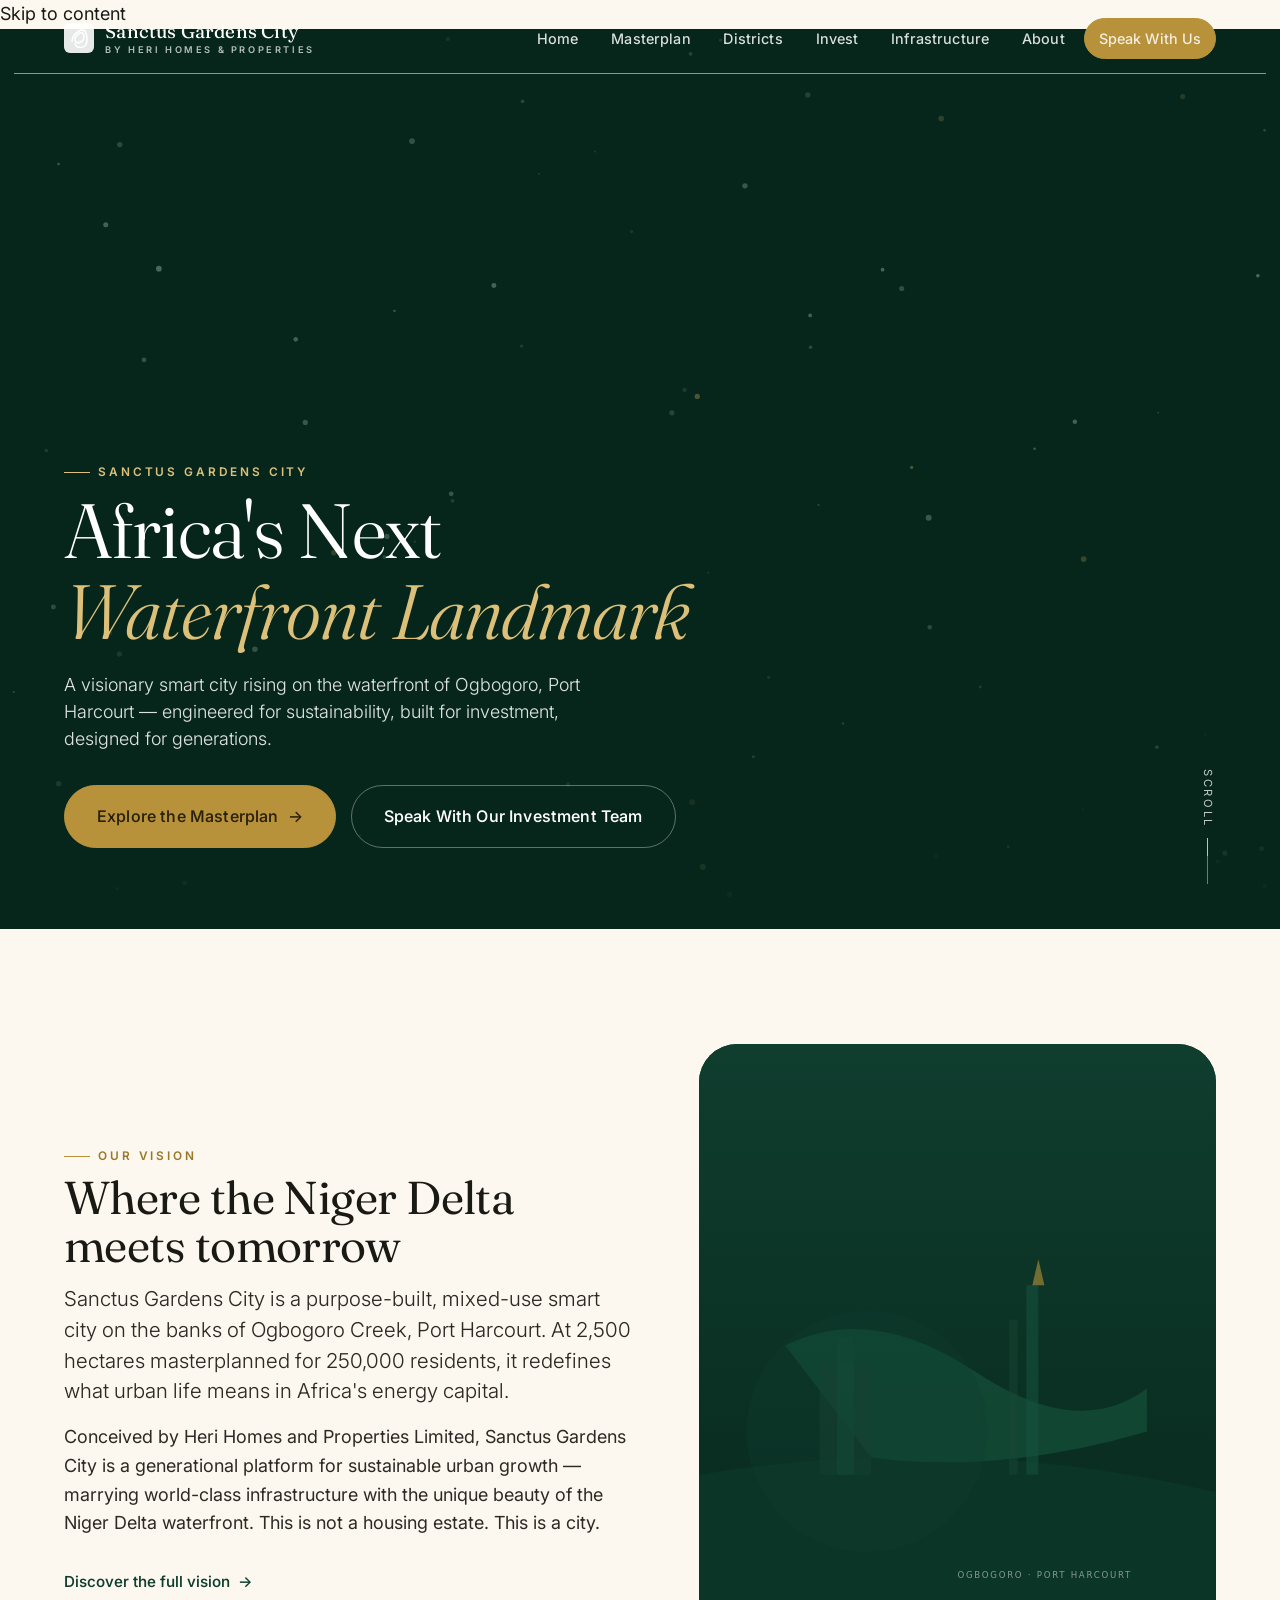
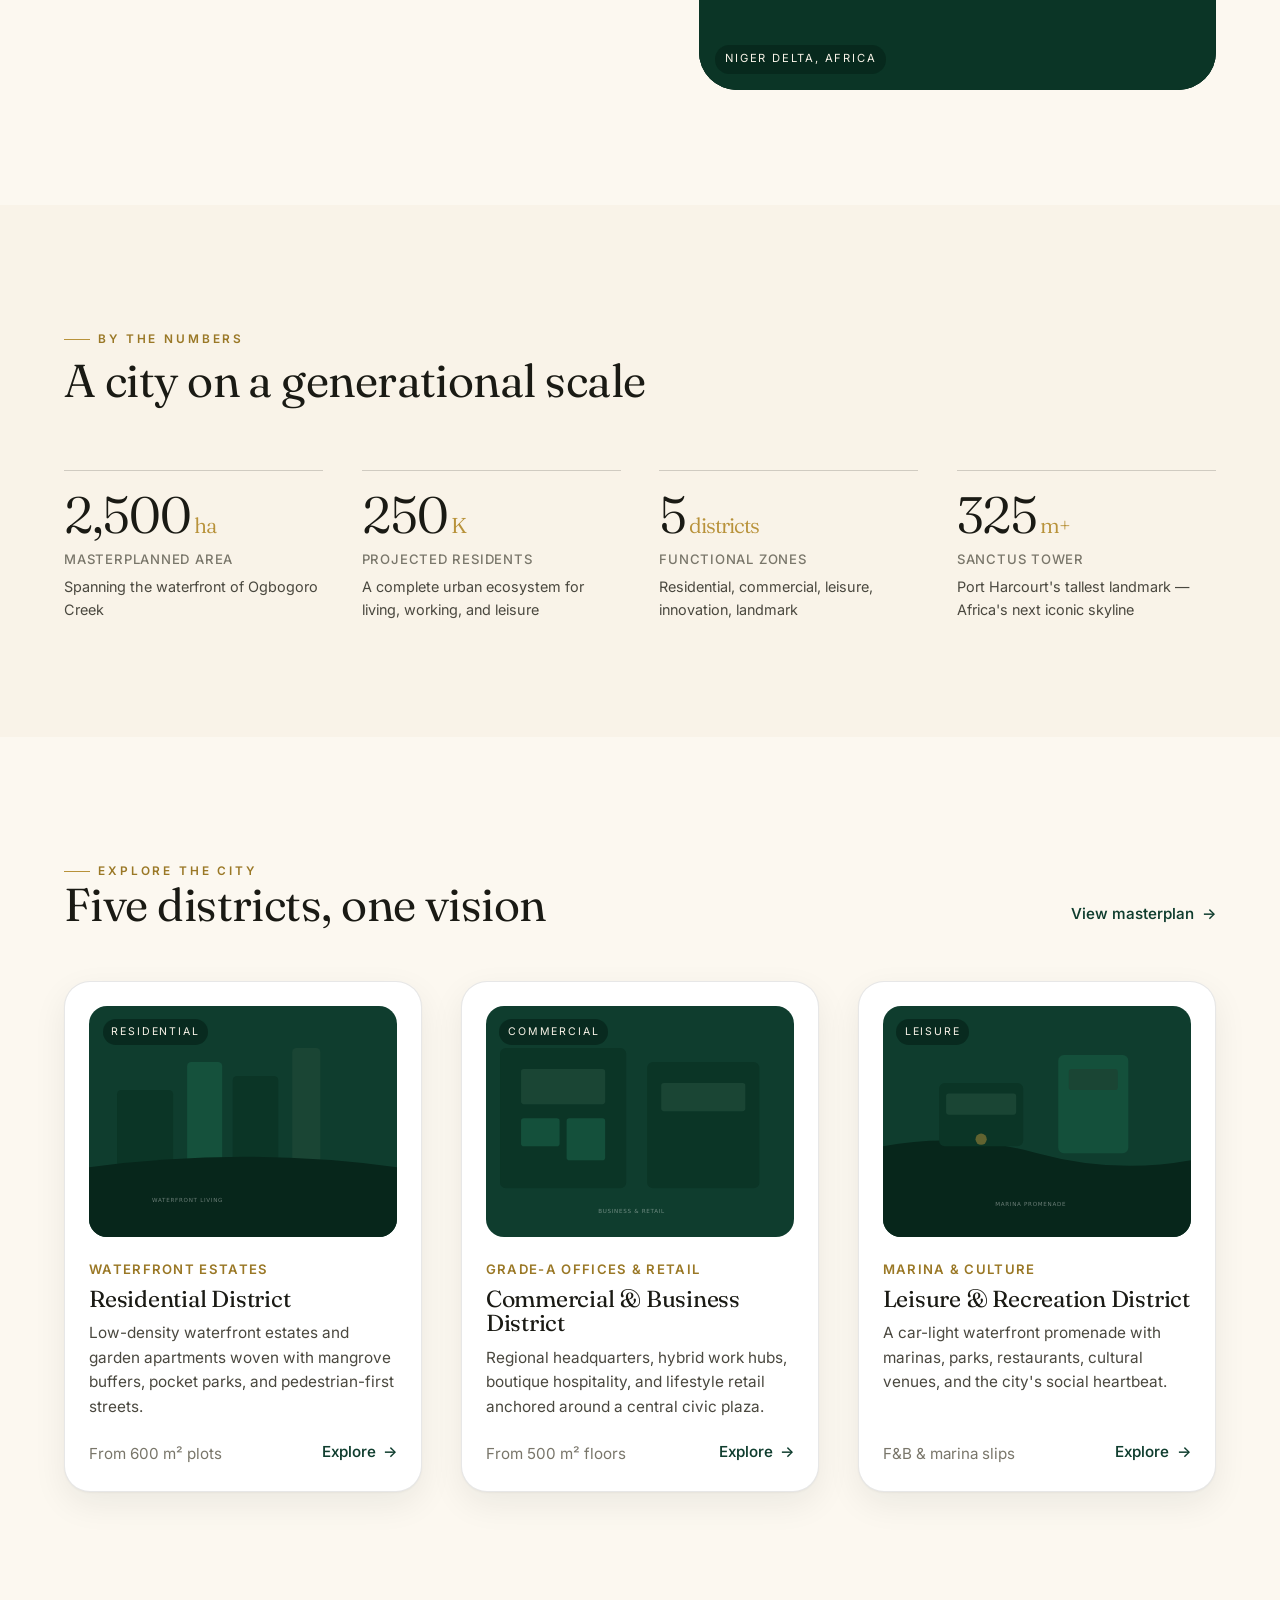
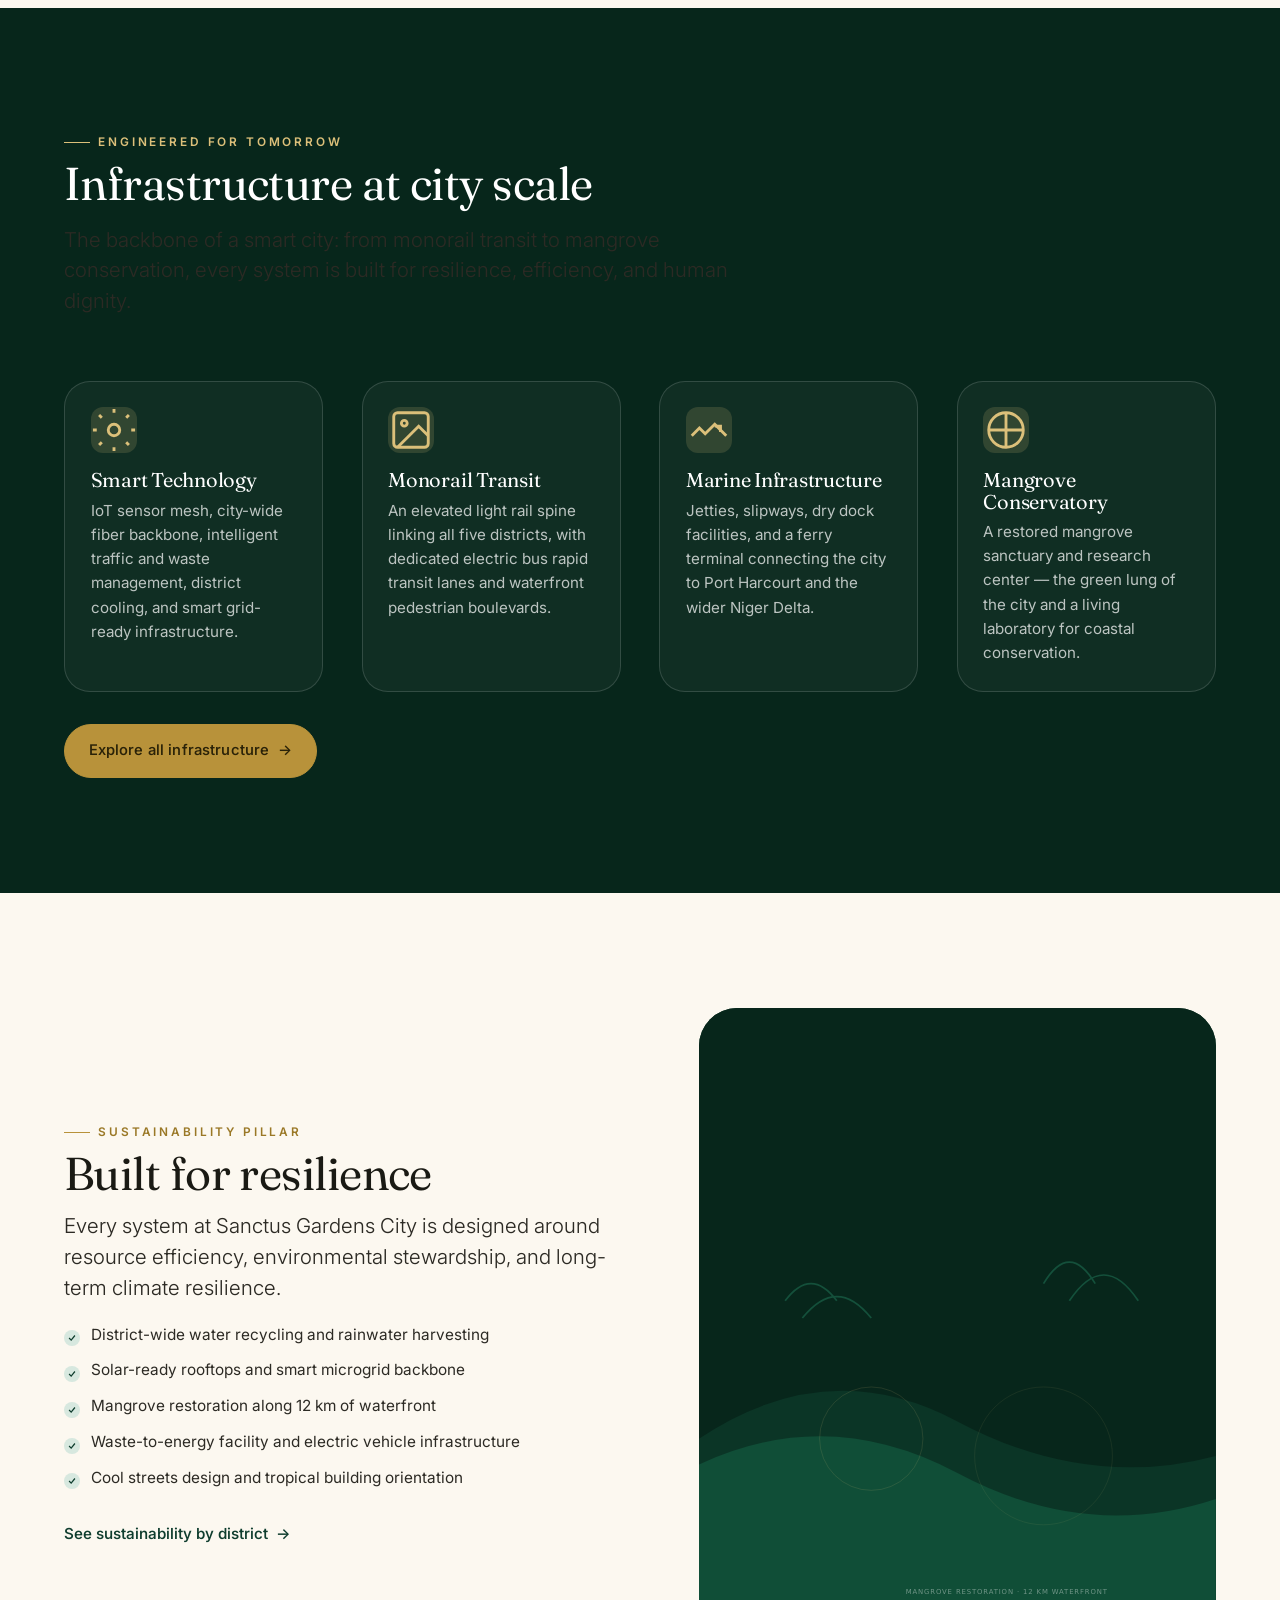
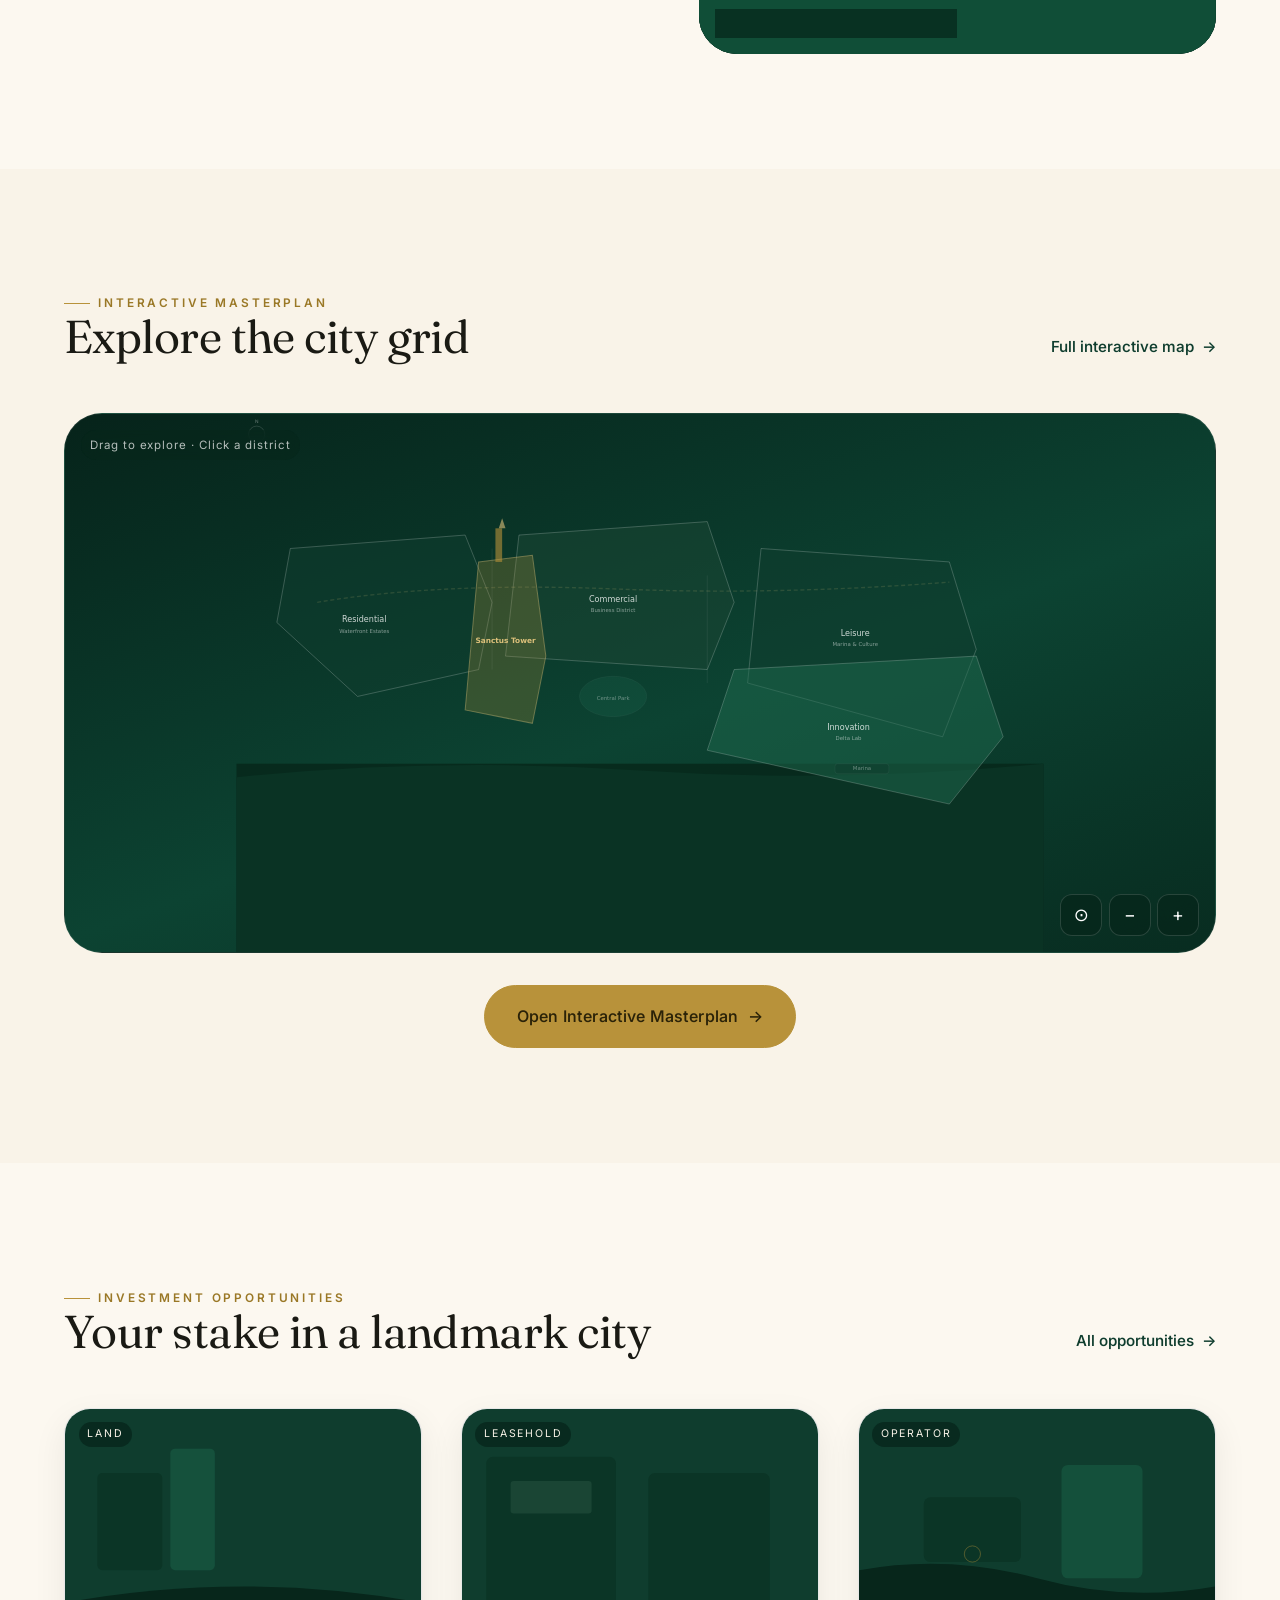
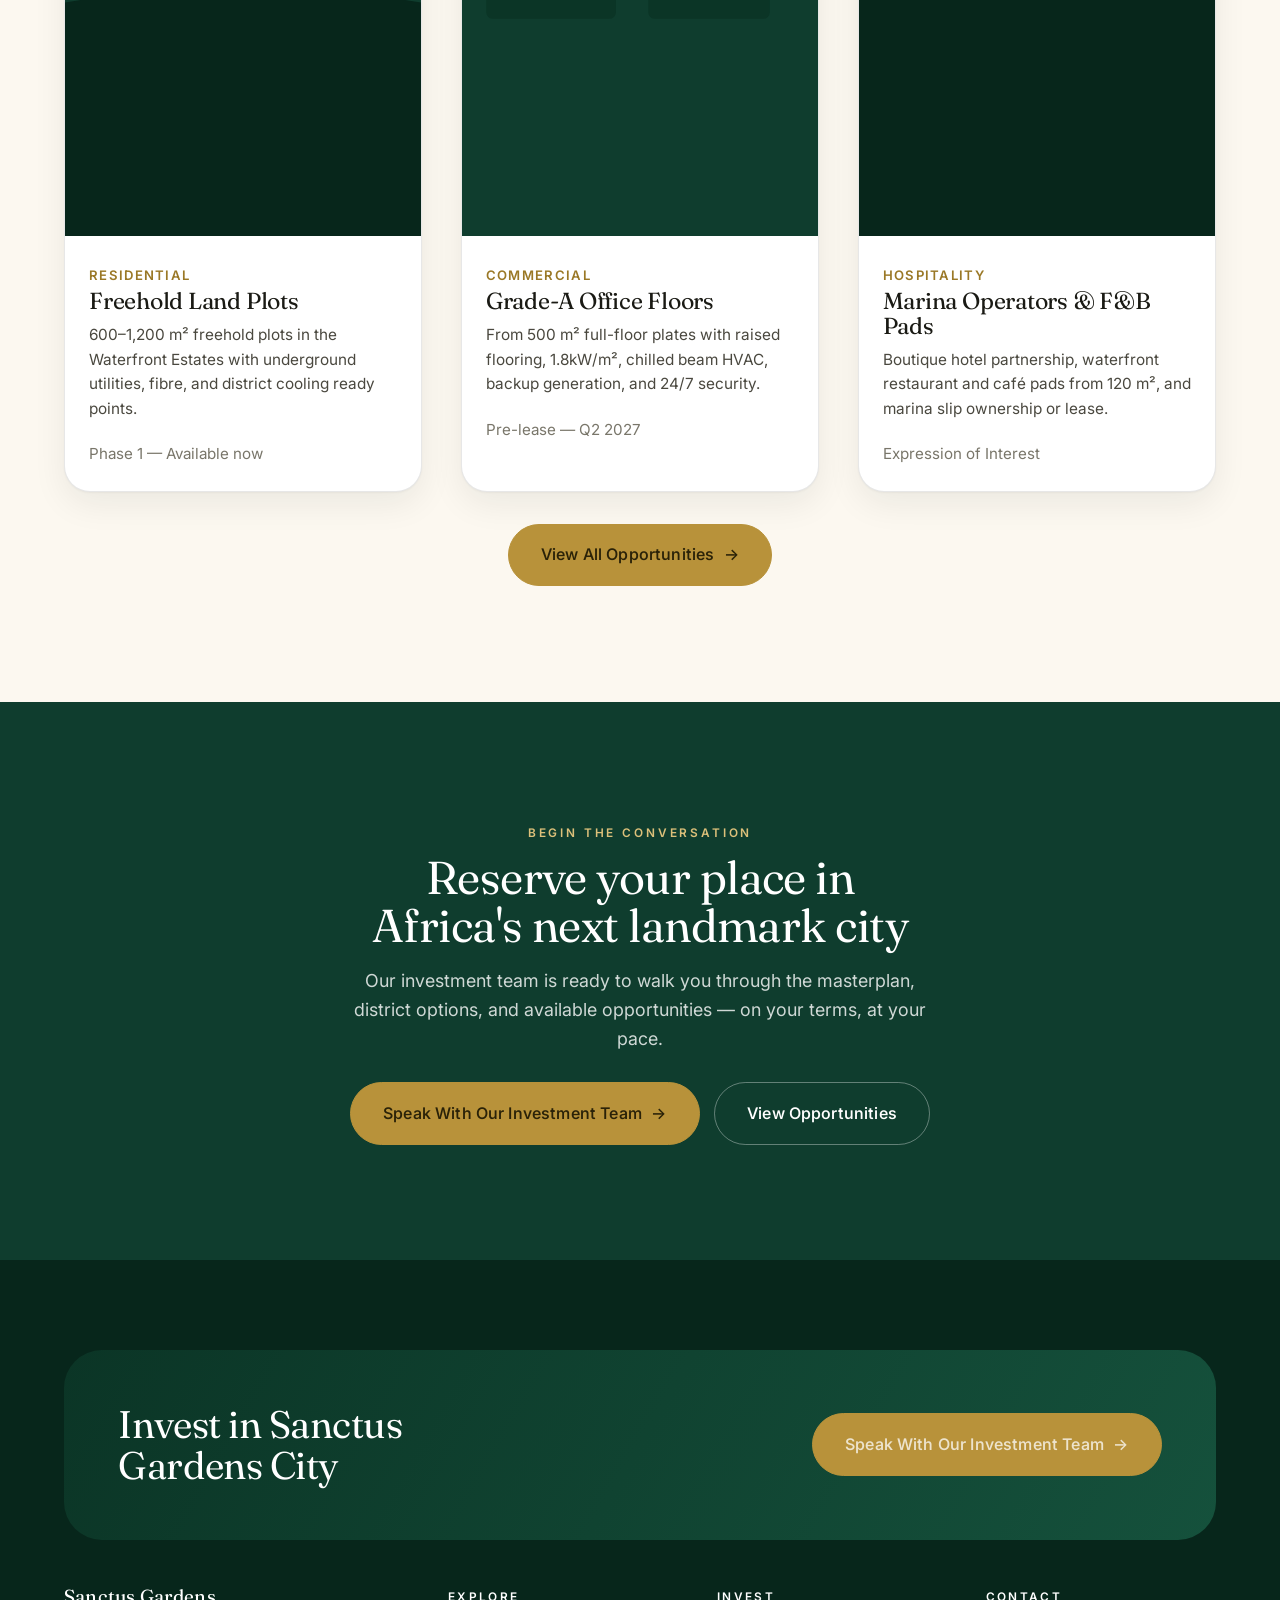
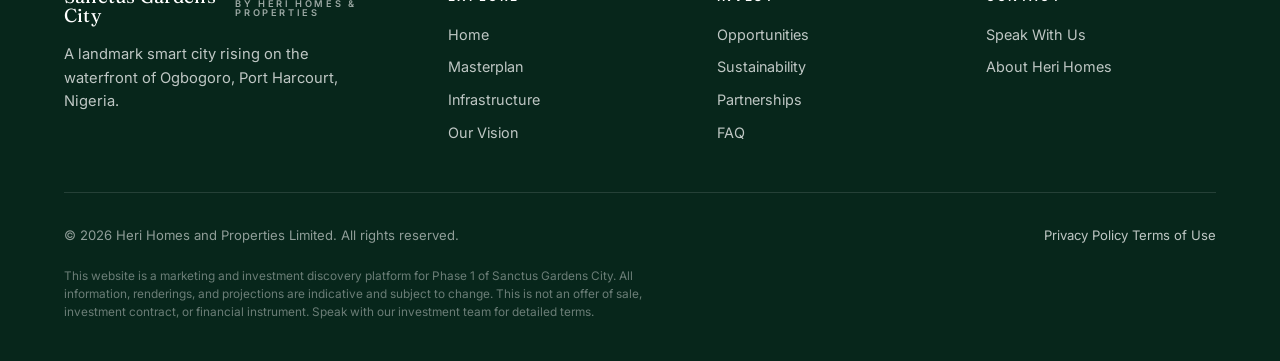
==== index.html @ ab8b369f "first commit" ====
<!DOCTYPE html>
<html lang="en">
<head>
<meta charset="UTF-8">
<meta name="viewport" content="width=device-width, initial-scale=1.0">
<title>Sanctus Gardens City — Africa's Next Waterfront Smart City</title>
<meta name="description" content="Sanctus Gardens City: a 2,500-hectare waterfront smart city in Ogbogoro, Port Harcourt. Developed by Heri Homes and Properties Limited.">
<link rel="preconnect" href="https://fonts.googleapis.com">
<link rel="preconnect" href="https://fonts.gstatic.com" crossorigin>
<link href="https://fonts.googleapis.com/css2?family=Fraunces:ital,opsz,wght@0,9..144,300..600;1,9..144,300..600&family=Inter:wght@300..700&display=swap" rel="stylesheet">
<link rel="stylesheet" href="assets/css/style.css">
<style>
  /* Inline overrides for homepage visual richness */
  .hero-stat { position:relative; z-index:2; }
</style>
</head>
<body>
<a class="skip" href="#main">Skip to content</a>

<!-- Mobile nav -->
<nav class="mobile-nav" aria-label="Mobile navigation">
  <div class="mobile-nav__group">
    <h5>Explore</h5>
    <a href="index.html" class="mobile-nav__link">Home</a>
    <a href="masterplan.html" class="mobile-nav__link">Masterplan</a>
    <a href="infrastructure.html" class="mobile-nav__link">Infrastructure</a>
  </div>
  <div class="mobile-nav__group">
    <h5>Districts</h5>
    <a href="district.html?id=residential" class="mobile-nav__link">Residential</a>
    <a href="district.html?id=commercial" class="mobile-nav__link">Commercial</a>
    <a href="district.html?id=leisure" class="mobile-nav__link">Leisure</a>
    <a href="district.html?id=innovation" class="mobile-nav__link">Innovation</a>
    <a href="district.html?id=landmark" class="mobile-nav__link">Landmark</a>
  </div>
  <div class="mobile-nav__group">
    <h5>Opportunities</h5>
    <a href="opportunity.html" class="mobile-nav__link">Investment Opportunities</a>
    <a href="about-city.html" class="mobile-nav__link">Our Vision</a>
    <a href="about-heri.html" class="mobile-nav__link">Heri Homes</a>
  </div>
  <a href="contact.html" class="btn btn--gold-on-dark btn--lg mobile-nav__cta">Speak With Our Investment Team</a>
</nav>

<!-- Header -->
<header class="site-header" role="banner">
  <div class="container nav-wrap">
    <a href="index.html" class="brand">
      <span class="brand__mark">
        <svg viewBox="0 0 30 30" fill="none" xmlns="http://www.w3.org/2000/svg">
          <rect width="30" height="30" rx="6" fill="currentColor" opacity="0.9"/>
          <path d="M8 18.5c0-4.5 3-8 7-10.5s7.5-1 8 8c.3 5.5-2.2 8.5-6.5 8.5-3 0-5-2-5.5-3.5M15 20c-2 0-4-1-4-3.5s2.5-5 5-6.5c1.5-.8 3.5 0 4 2.5.3 2-1 6-2.5 6S15.5 20 15 20z" stroke="currentColor" stroke-width="1.5" stroke-linecap="round" stroke-linejoin="round" fill="none"/>
        </svg>
      </span>
      <span class="brand__name">Sanctus Gardens City<small>by Heri Homes &amp; Properties</small></span>
    </a>
    <nav class="nav" aria-label="Main navigation">
      <a href="index.html" class="nav__link" aria-current="page">Home</a>
      <a href="masterplan.html" class="nav__link">Masterplan</a>
      <a href="district.html?id=residential" class="nav__link">Districts</a>
      <a href="opportunity.html" class="nav__link">Invest</a>
      <a href="infrastructure.html" class="nav__link">Infrastructure</a>
      <a href="about-city.html" class="nav__link">About</a>
      <a href="contact.html" class="nav__link nav__cta btn btn--gold btn--sm">Speak With Us</a>
    </nav>
    <button class="nav-toggle" aria-label="Toggle navigation menu"><span></span></button>
  </div>
</header>

<!-- ==================== HERO ==================== -->
<section class="hero" id="main" role="region" aria-label="Hero">
  <canvas class="hero__canvas"></canvas>
  <div class="hero__scrim" style="background:linear-gradient(180deg, rgba(7,38,27,0.48) 0%, rgba(7,38,27,0.08) 28%, rgba(7,38,27,0.35) 65%, rgba(7,38,27,0.92) 100%)"></div>
  <div class="hero__inner">
    <div class="container">
      <div class="hero__eyebrow eyebrow" style="transition-delay:0.3s">Sanctus Gardens City</div>
      <h1 class="hero__title" style="transition-delay:0.5s">Africa's Next<br><em>Waterfront Landmark</em></h1>
      <p class="hero__sub" style="transition-delay:0.7s">A visionary smart city rising on the waterfront of Ogbogoro, Port Harcourt — engineered for sustainability, built for investment, designed for generations.</p>
      <div class="hero__cta-row" style="transition-delay:0.9s">
        <a href="masterplan.html" class="btn btn--gold-on-dark btn--lg">Explore the Masterplan <span class="btn-arrow">→</span></a>
        <a href="contact.html" class="btn btn--on-dark btn--lg">Speak With Our Investment Team</a>
      </div>
    </div>
  </div>
  <div class="hero__scroll"><span>Scroll</span><i></i></div>
</section>

<!-- ==================== VISION STATEMENT ==================== -->
<section class="section">
  <div class="container">
    <div class="split">
      <div class="reveal">
        <span class="eyebrow">Our Vision</span>
        <h2 style="margin-top:0.5rem">Where the Niger Delta meets tomorrow</h2>
        <p class="lead" style="margin-top:0.8rem">Sanctus Gardens City is a purpose-built, mixed-use smart city on the banks of Ogbogoro Creek, Port Harcourt. At 2,500 hectares masterplanned for 250,000 residents, it redefines what urban life means in Africa's energy capital.</p>
        <p style="margin-top:1rem;color:var(--charcoal-700);max-width:60ch">Conceived by Heri Homes and Properties Limited, Sanctus Gardens City is a generational platform for sustainable urban growth — marrying world-class infrastructure with the unique beauty of the Niger Delta waterfront. This is not a housing estate. This is a city.</p>
        <div style="margin-top:1.8rem">
          <a href="about-city.html" class="text-link">Discover the full vision <span class="btn-arrow">→</span></a>
        </div>
      </div>
      <div class="split__media reveal">
        <svg viewBox="0 0 600 750" preserveAspectRatio="xMidYMid slice" xmlns="http://www.w3.org/2000/svg">
          <defs><linearGradient id="vg" x1="0" y1="0" x2="0" y2="1"><stop offset="0%" stop-color="#0F3D2E"/><stop offset="100%" stop-color="#07261B"/></linearGradient></defs>
          <rect width="600" height="750" fill="url(#vg)"/>
          <path d="M0 500 Q300 450 600 520 L600 750 L0 750Z" fill="#0B3526"/>
          <path d="M100 350 Q200 300 320 380 Q440 460 520 400 L520 450 Q350 500 200 480 Z" fill="#14503B" opacity="0.7"/>
          <rect x="380" y="280" width="14" height="220" fill="#15513C" opacity="0.6"/>
          <rect x="360" y="320" width="10" height="180" fill="#1A4534" opacity="0.5"/>
          <polygon points="387,280 394,250 401,280" fill="#B8923A" opacity="0.6"/>
          <rect x="140" y="370" width="60" height="130" fill="#1A4534" opacity="0.5" rx="4"/>
          <rect x="160" y="340" width="20" height="160" fill="#15513C" opacity="0.5"/>
          <circle cx="195" cy="450" r="140" fill="#0F3D2E" opacity="0.3"/>
          <text x="300" y="620" font-family="system-ui" font-size="10" fill="rgba(255,255,255,0.5)" letter-spacing="2">OGBOGORO · PORT HARCOURT</text>
        </svg>
        <span class="badge">Niger Delta, Africa</span>
      </div>
    </div>
  </div>
</section>

<!-- ==================== STATS ==================== -->
<section class="section bg-alt">
  <div class="container">
    <div class="section__head">
      <span class="eyebrow">By The Numbers</span>
      <h2>A city on a generational scale</h2>
    </div>
    <div class="stats reveal-stagger">
      <div class="stat">
        <div class="stat__num">2,500<span class="unit">ha</span></div>
        <div class="stat__label">Masterplanned Area</div>
        <div class="stat__desc">Spanning the waterfront of Ogbogoro Creek</div>
      </div>
      <div class="stat">
        <div class="stat__num">250<span class="unit">K</span></div>
        <div class="stat__label">Projected Residents</div>
        <div class="stat__desc">A complete urban ecosystem for living, working, and leisure</div>
      </div>
      <div class="stat">
        <div class="stat__num">5<span class="unit">districts</span></div>
        <div class="stat__label">Functional Zones</div>
        <div class="stat__desc">Residential, commercial, leisure, innovation, landmark</div>
      </div>
      <div class="stat">
        <div class="stat__num">325<span class="unit">m+</span></div>
        <div class="stat__label">Sanctus Tower</div>
        <div class="stat__desc">Port Harcourt's tallest landmark — Africa's next iconic skyline</div>
      </div>
    </div>
  </div>
</section>

<!-- ==================== FEATURED DISTRICTS ==================== -->
<section class="section">
  <div class="container">
    <div class="section__title-row">
      <div>
        <span class="eyebrow">Explore the City</span>
        <h2>Five districts, one vision</h2>
      </div>
      <a href="masterplan.html" class="text-link">View masterplan <span class="btn-arrow">→</span></a>
    </div>
    <div class="grid grid--3 reveal-stagger">
      <article class="card">
        <div class="card__media">
          <svg viewBox="0 0 440 330" preserveAspectRatio="xMidYMid slice" xmlns="http://www.w3.org/2000/svg">
            <rect width="440" height="330" fill="#0F3D2E"/>
            <rect x="40" y="120" width="80" height="110" fill="#0B3526" rx="6"/>
            <rect x="140" y="80" width="50" height="150" fill="#15513C" rx="6"/>
            <rect x="205" y="100" width="65" height="130" fill="#0B3526" rx="6"/>
            <rect x="290" y="60" width="40" height="170" fill="#1A4534" rx="6"/>
            <path d="M0 230 Q220 200 440 230 V330 H0Z" fill="#07261B"/>
            <text x="90" y="280" font-family="system-ui" font-size="8" fill="rgba(255,255,255,0.4)" letter-spacing="1">WATERFRONT LIVING</text>
          </svg>
          <span class="card__tag">Residential</span>
        </div>
        <span class="card__sub">Waterfront Estates</span>
        <h3 class="card__title"><a href="district.html?id=residential">Residential District</a></h3>
        <p class="card__text">Low-density waterfront estates and garden apartments woven with mangrove buffers, pocket parks, and pedestrian-first streets.</p>
        <div class="card__foot">
          <span class="sibling">From 600 m² plots</span>
          <a href="district.html?id=residential" class="text-link">Explore <span class="btn-arrow">→</span></a>
        </div>
      </article>
      <article class="card">
        <div class="card__media">
          <svg viewBox="0 0 440 330" preserveAspectRatio="xMidYMid slice" xmlns="http://www.w3.org/2000/svg">
            <rect width="440" height="330" fill="#0F3D2E"/>
            <rect x="20" y="60" width="180" height="200" fill="#0B3526" rx="8"/>
            <rect x="50" y="90" width="120" height="50" fill="#1A4534" rx="4"/>
            <rect x="50" y="160" width="55" height="40" fill="#14503B" rx="4"/>
            <rect x="115" y="160" width="55" height="60" fill="#14503B" rx="4"/>
            <rect x="230" y="80" width="160" height="180" fill="#0B3526" rx="8"/>
            <rect x="250" y="110" width="120" height="40" fill="#1A4534" rx="4"/>
            <text x="160" y="295" font-family="system-ui" font-size="8" fill="rgba(255,255,255,0.4)" letter-spacing="1">BUSINESS &amp; RETAIL</text>
          </svg>
          <span class="card__tag">Commercial</span>
        </div>
        <span class="card__sub">Grade-A Offices &amp; Retail</span>
        <h3 class="card__title"><a href="district.html?id=commercial">Commercial &amp; Business District</a></h3>
        <p class="card__text">Regional headquarters, hybrid work hubs, boutique hospitality, and lifestyle retail anchored around a central civic plaza.</p>
        <div class="card__foot">
          <span class="sibling">From 500 m² floors</span>
          <a href="district.html?id=commercial" class="text-link">Explore <span class="btn-arrow">→</span></a>
        </div>
      </article>
      <article class="card">
        <div class="card__media">
          <svg viewBox="0 0 440 330" preserveAspectRatio="xMidYMid slice" xmlns="http://www.w3.org/2000/svg">
            <rect width="440" height="330" fill="#0F3D2E"/>
            <path d="M0 200 Q110 180 220 210 Q330 240 440 220 V330 H0Z" fill="#07261B"/>
            <rect x="80" y="110" width="120" height="90" fill="#0B3526" rx="8"/>
            <rect x="90" y="125" width="100" height="30" fill="#1A4534" rx="4"/>
            <rect x="250" y="70" width="100" height="140" fill="#14503B" rx="8"/>
            <rect x="265" y="90" width="70" height="30" fill="#1A4534" rx="4"/>
            <circle cx="140" cy="190" r="8" fill="#B8923A" opacity="0.5"/>
            <text x="160" y="285" font-family="system-ui" font-size="8" fill="rgba(255,255,255,0.4)" letter-spacing="1">MARINA PROMENADE</text>
          </svg>
          <span class="card__tag">Leisure</span>
        </div>
        <span class="card__sub">Marina &amp; Culture</span>
        <h3 class="card__title"><a href="district.html?id=leisure">Leisure &amp; Recreation District</a></h3>
        <p class="card__text">A car-light waterfront promenade with marinas, parks, restaurants, cultural venues, and the city's social heartbeat.</p>
        <div class="card__foot">
          <span class="sibling">F&B &amp; marina slips</span>
          <a href="district.html?id=leisure" class="text-link">Explore <span class="btn-arrow">→</span></a>
        </div>
      </article>
    </div>
  </div>
</section>

<!-- ==================== INFRASTRUCTURE ==================== -->
<section class="section bg-dark">
  <div class="container">
    <div class="section__head">
      <span class="eyebrow">Engineered for Tomorrow</span>
      <h2>Infrastructure at city scale</h2>
      <p class="lead">The backbone of a smart city: from monorail transit to mangrove conservation, every system is built for resilience, efficiency, and human dignity.</p>
    </div>
    <div class="grid grid--4 reveal-stagger">
      <div class="pillar">
        <div class="pillar__icon"><svg viewBox="0 0 24 24" fill="none" stroke="currentColor" stroke-width="1.5"><circle cx="12" cy="12" r="3"/><path d="M12 1v2M12 21v2M4.22 4.22l1.42 1.42M18.36 18.36l1.42 1.42M1 12h2M21 12h2M4.22 19.78l1.42-1.42M18.36 5.64l1.42-1.42"/></svg></div>
        <h3>Smart Technology</h3>
        <p>IoT sensor mesh, city-wide fiber backbone, intelligent traffic and waste management, district cooling, and smart grid-ready infrastructure.</p>
      </div>
      <div class="pillar">
        <div class="pillar__icon"><svg viewBox="0 0 24 24" fill="none" stroke="currentColor" stroke-width="1.5"><rect x="3" y="3" width="18" height="18" rx="2"/><circle cx="8.5" cy="8.5" r="1.5"/><path d="M21 15l-5-5L5 21"/></svg></div>
        <h3>Monorail Transit</h3>
        <p>An elevated light rail spine linking all five districts, with dedicated electric bus rapid transit lanes and waterfront pedestrian boulevards.</p>
      </div>
      <div class="pillar">
        <div class="pillar__icon"><svg viewBox="0 0 24 24" fill="none" stroke="currentColor" stroke-width="1.5"><path d="M3 15l4-4 3 3 5-5 6 6"/><path d="M15 10h3v3"/></svg></div>
        <h3>Marine Infrastructure</h3>
        <p>Jetties, slipways, dry dock facilities, and a ferry terminal connecting the city to Port Harcourt and the wider Niger Delta.</p>
      </div>
      <div class="pillar">
        <div class="pillar__icon"><svg viewBox="0 0 24 24" fill="none" stroke="currentColor" stroke-width="1.5"><path d="M12 3v18M3 12h18"/><circle cx="12" cy="12" r="9"/></svg></div>
        <h3>Mangrove Conservatory</h3>
        <p>A restored mangrove sanctuary and research center — the green lung of the city and a living laboratory for coastal conservation.</p>
      </div>
    </div>
    <div style="margin-top:2rem">
      <a href="infrastructure.html" class="btn btn--gold-on-dark">Explore all infrastructure <span class="btn-arrow">→</span></a>
    </div>
  </div>
</section>

<!-- ==================== SUSTAINABILITY ==================== -->
<section class="section">
  <div class="container">
    <div class="split split--reverse">
      <div class="reveal">
        <span class="eyebrow">Sustainability Pillar</span>
        <h2 style="margin-top:0.5rem">Built for resilience</h2>
        <p class="lead" style="margin-top:0.8rem">Every system at Sanctus Gardens City is designed around resource efficiency, environmental stewardship, and long-term climate resilience.</p>
        <ul class="tick">
          <li>District-wide water recycling and rainwater harvesting</li>
          <li>Solar-ready rooftops and smart microgrid backbone</li>
          <li>Mangrove restoration along 12 km of waterfront</li>
          <li>Waste-to-energy facility and electric vehicle infrastructure</li>
          <li>Cool streets design and tropical building orientation</li>
        </ul>
        <div style="margin-top:1.8rem">
          <a href="district.html?id=leisure" class="text-link">See sustainability by district <span class="btn-arrow">→</span></a>
        </div>
      </div>
      <div class="split__media reveal">
        <svg viewBox="0 0 600 750" preserveAspectRatio="xMidYMid slice" xmlns="http://www.w3.org/2000/svg">
          <rect width="600" height="750" fill="#07261B"/>
          <path d="M0 500 Q150 400 300 480 Q450 560 600 520 V750 H0Z" fill="#0B3526"/>
          <path d="M0 530 Q150 460 300 540 Q450 620 600 570 V750 H0Z" fill="#104E37"/>
          <path d="M100 340 Q130 300 160 340" fill="none" stroke="#14503B" stroke-width="2"/>
          <path d="M120 360 Q160 310 200 360" fill="none" stroke="#14503B" stroke-width="2"/>
          <path d="M400 320 Q430 270 460 320" fill="none" stroke="#14503B" stroke-width="2"/>
          <path d="M430 340 Q470 280 510 340" fill="none" stroke="#14503B" stroke-width="2"/>
          <circle cx="200" cy="500" r="60" fill="none" stroke="#DCC07A" stroke-width="0.5" opacity="0.3"/>
          <circle cx="400" cy="520" r="80" fill="none" stroke="#DCC07A" stroke-width="0.5" opacity="0.2"/>
          <text x="240" y="680" font-family="system-ui" font-size="8" fill="rgba(255,255,255,0.4)" letter-spacing="1">MANGROVE RESTORATION · 12 KM WATERFRONT</text>
        </svg>
        <span class="badge">Environmental Stewardship</span>
      </div>
    </div>
  </div>
</section>

<!-- ==================== MASTERPLAN PREVIEW ==================== -->
<section class="section bg-alt">
  <div class="container">
    <div class="section__title-row">
      <div>
        <span class="eyebrow">Interactive Masterplan</span>
        <h2>Explore the city grid</h2>
      </div>
      <a href="masterplan.html" class="text-link">Full interactive map <span class="btn-arrow">→</span></a>
    </div>
    <div class="masterplan" style="min-height:60vh">
      <div class="masterplan__stage" style="position:absolute;inset:0;z-index:2;cursor:grab">
        <div class="svg-stage" style="position:absolute;inset:0;transform-origin:center center">
          <svg viewBox="0 0 1200 800" style="width:100%;height:100%" xmlns="http://www.w3.org/2000/svg">
            <rect x="0" y="520" width="1200" height="280" fill="#06271b" opacity="0.85"/>
            <path d="M0 540 Q300 510 600 530 Q900 550 1200 520 V800 H0Z" fill="#0A3324"/>
            <g class="district" data-district="residential" data-name="Residential District" data-tag="Waterfront Estates" style="cursor:pointer">
              <path d="M80 200 L340 180 L380 280 L360 380 L180 420 L60 310Z" fill="rgba(15,61,46,0.55)" stroke="rgba(255,255,255,0.25)" stroke-width="1.2"/>
              <text x="190" y="310" fill="#fff" font-size="12" font-family="system-ui" font-weight="500" text-anchor="middle" opacity="0.8">Residential</text>
              <text x="190" y="325" fill="rgba(255,255,255,0.5)" font-size="8" font-family="system-ui" text-anchor="middle">Waterfront Estates</text>
            </g>
            <g class="district" data-district="commercial" data-name="Commercial District" data-tag="Business &amp; Retail" style="cursor:pointer">
              <path d="M420 180 L700 160 L740 280 L700 380 L400 360Z" fill="rgba(26,69,52,0.55)" stroke="rgba(255,255,255,0.25)" stroke-width="1.2"/>
              <text x="560" y="280" fill="#fff" font-size="12" font-family="system-ui" font-weight="500" text-anchor="middle" opacity="0.8">Commercial</text>
              <text x="560" y="295" fill="rgba(255,255,255,0.5)" font-size="8" font-family="system-ui" text-anchor="middle">Business District</text>
            </g>
            <g class="district" data-district="leisure" data-name="Leisure District" data-tag="Marina &amp; Culture" style="cursor:pointer">
              <path d="M780 200 L1060 220 L1100 350 L1050 480 L760 400Z" fill="rgba(15,61,46,0.55)" stroke="rgba(255,255,255,0.25)" stroke-width="1.2"/>
              <text x="920" y="330" fill="#fff" font-size="12" font-family="system-ui" font-weight="500" text-anchor="middle" opacity="0.8">Leisure</text>
              <text x="920" y="345" fill="rgba(255,255,255,0.5)" font-size="8" font-family="system-ui" text-anchor="middle">Marina &amp; Culture</text>
            </g>
            <g class="district" data-district="innovation" data-name="Innovation District" data-tag="Research &amp; Tech" style="cursor:pointer">
              <path d="M740 380 L1100 360 L1140 480 L1060 580 L700 500Z" fill="rgba(31,106,79,0.5)" stroke="rgba(255,255,255,0.25)" stroke-width="1.2"/>
              <text x="910" y="470" fill="#fff" font-size="12" font-family="system-ui" font-weight="500" text-anchor="middle" opacity="0.8">Innovation</text>
              <text x="910" y="485" fill="rgba(255,255,255,0.5)" font-size="8" font-family="system-ui" text-anchor="middle">Delta Lab</text>
            </g>
            <g class="district" data-district="landmark" data-name="Landmark District" data-tag="Sanctus Tower" style="cursor:pointer">
              <path d="M360 220 L440 210 L460 360 L440 460 L340 440Z" fill="rgba(184,146,58,0.25)" stroke="rgba(220,192,122,0.4)" stroke-width="1.5"/>
              <rect x="385" y="170" width="10" height="50" fill="#B8923A" opacity="0.6"/>
              <polygon points="390,170 395,155 400,170" fill="#DCC07A" opacity="0.6"/>
              <text x="400" y="340" fill="#DCC07A" font-size="11" font-family="system-ui" font-weight="600" text-anchor="middle">Sanctus Tower</text>
            </g>
            <line x1="380" y1="200" x2="380" y2="380" stroke="rgba(255,255,255,0.1)" stroke-width="1"/>
            <line x1="700" y1="240" x2="700" y2="400" stroke="rgba(255,255,255,0.1)" stroke-width="1"/>
            <path d="M120 280 Q300 250 560 260 Q800 270 1060 250" fill="none" stroke="rgba(220,192,122,0.15)" stroke-width="2" stroke-dasharray="6,4"/>
            <ellipse cx="560" cy="420" rx="50" ry="30" fill="rgba(31,106,79,0.25)" stroke="rgba(255,255,255,0.12)" stroke-width="0.5"/>
            <text x="560" y="425" fill="rgba(255,255,255,0.4)" font-size="8" font-family="system-ui" text-anchor="middle">Central Park</text>
            <rect x="890" y="520" width="80" height="15" fill="rgba(15,61,46,0.5)" rx="4" stroke="rgba(255,255,255,0.15)" stroke-width="0.5"/>
            <text x="930" y="530" fill="rgba(255,255,255,0.4)" font-size="8" font-family="system-ui" text-anchor="middle">Marina</text>
            <circle cx="30" cy="30" r="12" fill="none" stroke="rgba(255,255,255,0.2)" stroke-width="1"/>
            <text x="30" y="14" fill="rgba(255,255,255,0.4)" font-size="7" text-anchor="middle">N</text>
          </svg>
        </div>
      </div>
      <div class="masterplan__tooltip"><span></span><h6></h6></div>
      <div class="masterplan__hud masterplan__hud--br">
        <button class="mp-btn mp-zoom-in" aria-label="Zoom in">+</button>
        <button class="mp-btn mp-zoom-out" aria-label="Zoom out">−</button>
        <button class="mp-btn mp-reset" aria-label="Reset view">⊙</button>
      </div>
      <div class="masterplan__hud masterplan__hud--tl">
        <span class="mp-hint">Drag to explore · Click a district</span>
      </div>
    </div>
    <div class="center" style="margin-top:2rem">
      <a href="masterplan.html" class="btn btn--gold btn--lg">Open Interactive Masterplan <span class="btn-arrow">→</span></a>
    </div>
  </div>
</section>

<!-- ==================== OPPORTUNITIES ==================== -->
<section class="section">
  <div class="container">
    <div class="section__title-row">
      <div>
        <span class="eyebrow">Investment Opportunities</span>
        <h2>Your stake in a landmark city</h2>
      </div>
      <a href="opportunity.html" class="text-link">All opportunities <span class="btn-arrow">→</span></a>
    </div>
    <div class="grid grid--3 reveal-stagger">
      <article class="card card--cinema" style="padding:0;overflow:hidden">
        <div class="card__media" style="aspect-ratio:5/6;margin:0;border-radius:0">
          <svg viewBox="0 0 440 530" preserveAspectRatio="xMidYMid slice"><rect width="440" height="530" fill="#0F3D2E"/><rect x="40" y="80" width="80" height="120" fill="#0B3526" rx="6"/><rect x="130" y="50" width="55" height="150" fill="#15513C" rx="6"/><path d="M0 240 Q220 200 440 240 V530 H0Z" fill="#07261B"/></svg>
          <span class="card__tag">Land</span>
        </div>
        <div style="padding:1.5rem">
          <span class="card__sub">Residential</span>
          <h3 class="card__title">Freehold Land Plots</h3>
          <p class="card__text">600–1,200 m² freehold plots in the Waterfront Estates with underground utilities, fibre, and district cooling ready points.</p>
          <div class="card__foot"><span class="sibling">Phase 1 — Available now</span></div>
        </div>
      </article>
      <article class="card card--cinema" style="padding:0;overflow:hidden">
        <div class="card__media" style="aspect-ratio:5/6;margin:0;border-radius:0">
          <svg viewBox="0 0 440 530" preserveAspectRatio="xMidYMid slice"><rect width="440" height="530" fill="#0F3D2E"/><rect x="30" y="60" width="160" height="200" fill="#0B3526" rx="8"/><rect x="60" y="90" width="100" height="40" fill="#1A4534" rx="4"/><rect x="230" y="80" width="150" height="180" fill="#0B3526" rx="8"/></svg>
          <span class="card__tag">Leasehold</span>
        </div>
        <div style="padding:1.5rem">
          <span class="card__sub">Commercial</span>
          <h3 class="card__title">Grade-A Office Floors</h3>
          <p class="card__text">From 500 m² full-floor plates with raised flooring, 1.8kW/m², chilled beam HVAC, backup generation, and 24/7 security.</p>
          <div class="card__foot"><span class="sibling">Pre-lease — Q2 2027</span></div>
        </div>
      </article>
      <article class="card card--cinema" style="padding:0;overflow:hidden">
        <div class="card__media" style="aspect-ratio:5/6;margin:0;border-radius:0">
          <svg viewBox="0 0 440 530" preserveAspectRatio="xMidYMid slice"><rect width="440" height="530" fill="#0F3D2E"/><path d="M0 200 Q110 180 220 210 Q330 240 440 220 V530 H0Z" fill="#07261B"/><rect x="80" y="110" width="120" height="80" fill="#0B3526" rx="8"/><rect x="250" y="70" width="100" height="140" fill="#14503B" rx="8"/><circle cx="140" cy="180" r="10" fill="none" stroke="#B8923A" stroke-width="1" opacity="0.5"/></svg>
          <span class="card__tag">Operator</span>
        </div>
        <div style="padding:1.5rem">
          <span class="card__sub">Hospitality</span>
          <h3 class="card__title">Marina Operators &amp; F&B Pads</h3>
          <p class="card__text">Boutique hotel partnership, waterfront restaurant and café pads from 120 m², and marina slip ownership or lease.</p>
          <div class="card__foot"><span class="sibling">Expression of Interest</span></div>
        </div>
      </article>
    </div>
    <div class="center" style="margin-top:2rem">
      <a href="opportunity.html" class="btn btn--gold btn--lg">View All Opportunities <span class="btn-arrow">→</span></a>
    </div>
  </div>
</section>

<!-- ==================== CTA ==================== -->
<section class="section bg-green">
  <div class="container center">
    <div>
      <span class="eyebrow eyebrow--plain">Begin the conversation</span>
      <h2 style="color:#fff;max-width:20ch;margin-inline:auto;margin-top:0.5rem">Reserve your place in Africa's next landmark city</h2>
      <p style="color:rgba(255,255,255,0.8);max-width:52ch;margin-inline:auto;margin-top:1rem;font-size:1.12rem">Our investment team is ready to walk you through the masterplan, district options, and available opportunities — on your terms, at your pace.</p>
      <div class="hero__cta-row" style="justify-content:center;margin-top:1.8rem">
        <a href="contact.html" class="btn btn--gold-on-dark btn--lg">Speak With Our Investment Team <span class="btn-arrow">→</span></a>
        <a href="opportunity.html" class="btn btn--on-dark btn--lg">View Opportunities</a>
      </div>
    </div>
  </div>
</section>

<!-- Footer -->
<footer class="site-footer" role="contentinfo">
  <div class="container">
    <div class="footer-cta-band">
      <h3>Invest in Sanctus Gardens City</h3>
      <a href="contact.html" class="btn btn--gold btn--lg">Speak With Our Investment Team <span class="btn-arrow">→</span></a>
    </div>
    <div class="footer-top">
      <div class="footer-brand">
        <a href="index.html" class="brand brand__name" style="color:#fff">Sanctus Gardens City<small style="color:rgba(255,255,255,0.6)">by Heri Homes &amp; Properties</small></a>
        <p>A landmark smart city rising on the waterfront of Ogbogoro, Port Harcourt, Nigeria.</p>
      </div>
      <div class="footer-col">
        <h5>Explore</h5>
        <ul>
          <li><a href="index.html">Home</a></li>
          <li><a href="masterplan.html">Masterplan</a></li>
          <li><a href="infrastructure.html">Infrastructure</a></li>
          <li><a href="about-city.html">Our Vision</a></li>
        </ul>
      </div>
      <div class="footer-col">
        <h5>Invest</h5>
        <ul>
          <li><a href="opportunity.html">Opportunities</a></li>
          <li><a href="sustainability.html">Sustainability</a></li>
          <li><a href="partnerships.html">Partnerships</a></li>
          <li><a href="faq.html">FAQ</a></li>
        </ul>
      </div>
      <div class="footer-col">
        <h5>Contact</h5>
        <ul>
          <li><a href="contact.html">Speak With Us</a></li>
          <li><a href="about-heri.html">About Heri Homes</a></li>
        </ul>
      </div>
    </div>
    <div class="footer-bottom">
      <span>&copy; 2026 Heri Homes and Properties Limited. All rights reserved.</span>
      <div class="footer-legal">
        <a href="#">Privacy Policy</a>
        <a href="#" aria-disabled="true">Terms of Use</a>
      </div>
    </div>
    <p class="disclaimer">This website is a marketing and investment discovery platform for Phase 1 of Sanctus Gardens City. All information, renderings, and projections are indicative and subject to change. This is not an offer of sale, investment contract, or financial instrument. Speak with our investment team for detailed terms.</p>
  </div>
</footer>

<script src="assets/js/main.js" defer></script>
</body>
</html>
---- assets/css/style.css ----
/* =====================================================================
   Sanctus Gardens City — Design System (v2 — visual-first)
   Style: NEOM-genre immersive × Aman editorial × Apple clarity
   Palette: deep green / gold / warm cream / charcoal
   Type: Fraunces (display) + Inter (body)
   ===================================================================== */

/* ---------- Design tokens ---------- */
:root {
  --green-900: #07261B;
  --green-800: #0B3526;
  --green-700: #0F3D2E;
  --green-600: #15513C;
  --green-500: #1F6A4F;
  --green-300: #6FA88E;
  --green-100: #D7E8DF;

  --gold-700: #7C5E20;
  --gold-600: #9A7826;
  --gold-500: #B8923A;
  --gold-400: #C9A24B;
  --gold-300: #DCC07A;
  --gold-200: #E8D49A;
  --gold-100: #F2E6C4;

  --cream-000: #FCF8F0;
  --cream-100: #F9F3E8;
  --cream-200: #F2EADA;
  --cream-300: #EAE0CC;
  --cream-400: #D9CDB4;

  --ink: #1A1A14;
  --charcoal-700: #2C2A24;
  --charcoal-500: #4A483F;
  --muted: #79766A;
  --hair: rgba(26, 26, 20, 0.10);
  --hair-strong: rgba(26, 26, 20, 0.18);

  --bg: var(--cream-000);
  --bg-alt: var(--cream-100);
  --bg-soft: var(--cream-200);
  --surface: #FFFFFF;
  --text: var(--ink);
  --text-soft: var(--charcoal-500);
  --text-mute: var(--muted);
  --on-dark: var(--cream-100);
  --accent: var(--gold-500);
  --accent-strong: var(--gold-600);
  --brand: var(--green-700);
  --brand-deep: var(--green-900);
  --brand-soft: var(--green-100);
  --line: var(--hair);
  --line-strong: var(--hair-strong);

  --font-display: "Fraunces", "Cormorant Garamond", Georgia, "Times New Roman", serif;
  --font-body: "Inter", system-ui, -apple-system, "Segoe UI", Roboto, Helvetica, Arial, sans-serif;

  --maxw: 1280px;
  --maxw-narrow: 920px;
  --maxw-wide: 1480px;
  --gutter: clamp(20px, 5vw, 72px);

  --r-sm: 10px;
  --r: 18px;
  --r-lg: 26px;
  --r-xl: 38px;
  --r-pill: 999px;

  --shadow-sm: 0 1px 2px rgba(20, 30, 24, 0.04), 0 2px 8px rgba(20, 30, 24, 0.05);
  --shadow: 0 2px 6px rgba(20, 30, 24, 0.05), 0 16px 40px rgba(20, 30, 24, 0.08);
  --shadow-lg: 0 8px 20px rgba(20, 30, 24, 0.08), 0 36px 70px rgba(20, 30, 24, 0.14);
  --shadow-card: 0 1px 2px rgba(20,30,24,.04), 0 12px 34px rgba(20,30,24,.07);

  --ease: cubic-bezier(0.22, 1, 0.36, 1);
  --ease-soft: cubic-bezier(0.4, 0, 0.2, 1);
  --dur: 0.6s;

  --nav-h: 78px;
}

/* ---------- Reset ---------- */
*, *::before, *::after { box-sizing: border-box; margin: 0; }
html { -webkit-text-size-adjust: 100%; }
html.lenis, html.lenis body { height: auto; }
.lenis.lenis-smooth { scroll-behavior: auto !important; }
.lenis.lenis-stopped { overflow: hidden; }
img, svg, video, canvas { display: block; max-width: 100%; }
button, input, select, textarea, a { font: inherit; color: inherit; }
button { cursor: pointer; background: none; border: none; }
a { text-decoration: none; }
ul, ol { list-style: none; padding: 0; }
:focus-visible { outline: 2px solid var(--gold-500); outline-offset: 3px; border-radius: 4px; }
::selection { background: var(--green-700); color: var(--cream-000); }

/* ---------- Base ---------- */
body {
  font-family: var(--font-body);
  background: var(--bg);
  color: var(--text);
  line-height: 1.6;
  font-size: clamp(16px, 0.95vw + 13px, 18px);
  -webkit-font-smoothing: antialiased;
  text-rendering: optimizeLegibility;
  overflow-x: hidden;
}
h1, h2, h3, h4 { font-family: var(--font-display); font-weight: 380; line-height: 1.06; letter-spacing: -0.012em; color: var(--ink); }
h1 { font-size: clamp(2.6rem, 6vw, 5.4rem); font-weight: 340; }
h2 { font-size: clamp(2rem, 3.6vw, 3.4rem); }
h3 { font-size: clamp(1.4rem, 1.8vw, 2rem); }
h4 { font-size: clamp(1.15rem, 1.2vw, 1.35rem); font-weight: 420; }
p { max-width: 70ch; }
.lead { font-size: clamp(1.15rem, 1.6vw, 1.5rem); line-height: 1.5; color: var(--charcoal-700); font-weight: 320; }
b, strong { font-weight: 620; }
small { font-size: 0.85em; }

/* ---------- Layout ---------- */
.container { width: 100%; max-width: var(--maxw); margin-inline: auto; padding-inline: var(--gutter); }
.container--wide { max-width: var(--maxw-wide); }
.container--narrow { max-width: var(--maxw-narrow); }
.section { padding-block: clamp(70px, 9vw, 140px); position: relative; overflow: hidden; }
.section--tight { padding-block: clamp(48px, 6vw, 84px); }
.section--bleed { padding-inline: 0; }
.bg-alt { background: var(--bg-alt); }
.bg-soft { background: var(--bg-soft); }
.bg-dark { background: var(--brand-deep); color: var(--on-dark); }
.bg-dark h1, .bg-dark h2, .bg-dark h3, .bg-dark h4 { color: #fff; }
.bg-green { background: var(--green-700); color: var(--on-dark); }
.bg-green h1, .bg-green h2, .bg-green h3 { color: #fff; }

.grid { display: grid; gap: clamp(20px, 3vw, 44px); }
.grid--2 { grid-template-columns: repeat(2, 1fr); }
.grid--3 { grid-template-columns: repeat(3, 1fr); }
.grid--4 { grid-template-columns: repeat(4, 1fr); }
.grid--split { grid-template-columns: 1fr 1fr; align-items: center; }
.center { text-align: center; margin-inline: auto; }
.stack > * + * { margin-top: 1rem; }
.stack-lg > * + * { margin-top: 1.75rem; }

/* ---------- Eyebrow ---------- */
.eyebrow {
  font-family: var(--font-body);
  font-size: 0.74rem;
  font-weight: 600;
  letter-spacing: 0.24em;
  text-transform: uppercase;
  color: var(--gold-600);
  display: inline-flex;
  align-items: center;
  gap: 0.7em;
}
.eyebrow::before { content: ""; width: 26px; height: 1px; background: var(--gold-500); display: inline-block; }
.eyebrow--plain::before { display: none; }
.bg-dark .eyebrow, .bg-green .eyebrow { color: var(--gold-300); }
.bg-dark .eyebrow::before, .bg-green .eyebrow::before { background: var(--gold-300); }

.section__head { max-width: 720px; margin-bottom: clamp(32px, 5vw, 64px); }
.section__head h2 { margin-top: 0.5rem; }
.section__head .lead { margin-top: 1rem; }
.section__head--center { margin-inline: auto; text-align: center; }
.section__title-row { display: flex; justify-content: space-between; align-items: flex-end; gap: 2rem; flex-wrap: wrap; margin-bottom: clamp(28px, 4vw, 56px); }
.sibling { color: var(--text-mute); font-size: 0.95rem; }

/* ---------- Decorative section accents ---------- */
.section::before {
  content: '';
  position: absolute;
  pointer-events: none;
  z-index: 0;
}
.section__inner { position: relative; z-index: 1; }

/* ---------- Buttons ---------- */
.btn {
  --btn-bg: var(--green-700);
  --btn-fg: var(--cream-000);
  --btn-bd: var(--green-700);
  display: inline-flex; align-items: center; gap: 0.6em;
  padding: 0.95em 1.6em;
  border-radius: var(--r-pill);
  font-weight: 540;
  font-size: 0.92rem;
  letter-spacing: 0.01em;
  background: var(--btn-bg);
  color: var(--btn-fg);
  border: 1px solid var(--btn-bd);
  transition: transform 0.4s var(--ease), background 0.4s var(--ease), color 0.4s var(--ease), border-color 0.4s var(--ease), box-shadow 0.4s var(--ease);
}
.btn:hover { transform: translateY(-2px); box-shadow: 0 10px 28px rgba(15, 61, 46, 0.22); }
.btn:active { transform: translateY(0); }
.btn .btn-arrow { display: inline-block; transition: transform 0.4s var(--ease); }
.btn:hover .btn-arrow { transform: translateX(4px); }
.btn--gold { --btn-bg: var(--gold-500); --btn-fg: #2a2208; --btn-bd: var(--gold-500); }
.btn--gold:hover { box-shadow: 0 10px 28px rgba(184, 146, 58, 0.30); }
.btn--ghost { --btn-bg: transparent; --btn-fg: var(--ink); --btn-bd: var(--line-strong); }
.btn--ghost:hover { --btn-bd: var(--green-700); --btn-fg: var(--green-700); box-shadow: none; }
.btn--on-dark { --btn-fg: #fff; --btn-bg: transparent; --btn-bd: rgba(255,255,255,0.35); }
.btn--on-dark:hover { --btn-bg: rgba(255,255,255,0.08); --btn-bd: rgba(255,255,255,0.6); box-shadow: none; }
.btn--gold-on-dark { --btn-bg: var(--gold-500); --btn-fg: #2a2208; --btn-bd: var(--gold-500); }
.btn--block { width: 100%; justify-content: center; }
.btn--lg { padding: 1.1em 2em; font-size: 1rem; }
.btn--sm { padding: 0.6em 1.1em; font-size: 0.82rem; }
.text-link {
  display: inline-flex; align-items: center; gap: 0.5em;
  color: var(--green-700); font-weight: 540; font-size: 0.95rem;
  border-bottom: 1px solid transparent; padding-bottom: 2px;
  transition: color 0.3s var(--ease), border-color 0.3s var(--ease), gap 0.3s var(--ease);
}
.text-link:hover { color: var(--gold-600); border-color: var(--gold-500); gap: 0.75em; }
.bg-dark .text-link, .bg-green .text-link { color: var(--gold-300); }
.bg-dark .text-link:hover, .bg-green .text-link:hover { color: #fff; border-color: var(--gold-300); }

/* ---------- Header ---------- */
.site-header {
  position: fixed; inset: 0 0 auto 0;
  z-index: 200;
  height: var(--nav-h);
  display: flex; align-items: center;
  transition: background 0.5s var(--ease), box-shadow 0.5s var(--ease), border-color 0.5s var(--ease);
  border-bottom: 1px solid transparent;
}
.site-header.is-solid {
  background: rgba(252, 248, 240, 0.88);
  backdrop-filter: saturate(140%) blur(14px);
  -webkit-backdrop-filter: saturate(140%) blur(14px);
  border-bottom-color: var(--line);
}
.site-header .nav-wrap { display: flex; align-items: center; justify-content: space-between; width: 100%; gap: 1.5rem; }
.brand { display: flex; align-items: center; gap: 0.7rem; color: var(--ink); font-weight: 600; }
.brand__mark { width: 30px; height: 30px; flex: 0 0 auto; }
.brand__name { font-family: var(--font-display); font-size: 1.18rem; font-weight: 420; letter-spacing: 0.01em; line-height: 1; }
.brand__name small { display: block; font-family: var(--font-body); font-size: 0.58rem; letter-spacing: 0.28em; text-transform: uppercase; color: var(--muted); font-weight: 600; margin-top: 3px; }
.site-header:not(.is-solid) .brand { color: #fff; }
.site-header:not(.is-solid) .brand small { color: rgba(255,255,255,0.7); }

.nav { display: flex; align-items: center; gap: 0.35rem; }
.nav__link {
  padding: 0.5rem 0.85rem;
  font-size: 0.9rem; font-weight: 480; letter-spacing: 0.01em;
  color: var(--charcoal-700);
  border-radius: var(--r-pill);
  transition: color 0.3s var(--ease), background 0.3s var(--ease);
}
.nav__link:hover { color: var(--ink); background: rgba(15, 61, 46, 0.06); }
.site-header:not(.is-solid) .nav__link { color: rgba(255,255,255,0.86); }
.site-header:not(.is-solid) .nav__link:hover { color: #fff; background: rgba(255,255,255,0.10); }
.nav__link[aria-current="page"]::after {
  content: ""; position: absolute; left: 0.85rem; right: 0.85rem; bottom: 0.2rem; height: 1px; background: var(--gold-500);
}
.nav-toggle { display: none; width: 44px; height: 44px; align-items: center; justify-content: center; border-radius: var(--r-pill); }
.nav-toggle span, .nav-toggle span::before, .nav-toggle span::after {
  content: ""; display: block; width: 22px; height: 1.5px; background: var(--ink); position: relative; transition: transform 0.35s var(--ease), opacity 0.2s;
}
.site-header:not(.is-solid) .nav-toggle span, .site-header:not(.is-solid) .nav-toggle span::before, .site-header:not(.is-solid) .nav-toggle span::after { background: #fff; }
.nav-toggle span::before { position: absolute; top: -7px; }
.nav-toggle span::after { position: absolute; top: 7px; }
body.nav-open .nav-toggle span { background: transparent; }
body.nav-open .nav-toggle span::before { transform: rotate(45deg); top: 0; }
body.nav-open .nav-toggle span::after { transform: rotate(-45deg); top: 0; }

/* Mobile nav */
.mobile-nav {
  position: fixed; inset: 0;
  background: var(--green-900);
  color: #fff;
  z-index: 190;
  padding: calc(var(--nav-h) + 24px) var(--gutter) 40px;
  transform: translateY(-100%);
  transition: transform 0.55s var(--ease);
  overflow-y: auto;
  display: flex; flex-direction: column;
}
body.nav-open .mobile-nav { transform: translateY(0); }
.mobile-nav__group { padding: 1.1rem 0; border-bottom: 1px solid rgba(255,255,255,0.12); }
.mobile-nav__group h5 { font-family: var(--font-body); font-size: 0.66rem; letter-spacing: 0.28em; text-transform: uppercase; color: var(--gold-300); margin-bottom: 0.6rem; font-weight: 600; }
.mobile-nav__link { display: block; font-family: var(--font-display); font-size: 1.7rem; font-weight: 360; padding: 0.35rem 0; color: #fff; }
.mobile-nav__link:hover { color: var(--gold-300); }

/* ---------- Hero ---------- */
.hero { position: relative; min-height: 100svh; display: flex; align-items: flex-end; overflow: hidden; color: #fff; background: var(--brand-deep); }
.hero--short { min-height: 76svh; }
.hero__bg { position: absolute; inset: 0; z-index: 0; }
.hero__scrim { position: absolute; inset: 0; z-index: 1; background: linear-gradient(180deg, rgba(7,38,27,0.50) 0%, rgba(7,38,27,0.10) 30%, rgba(7,38,27,0.45) 70%, rgba(7,38,27,0.92) 100%); }
.hero__canvas { position: absolute; inset: 0; z-index: 0; width: 100%; height: 100%; }
.hero__inner { position: relative; z-index: 2; width: 100%; padding-bottom: clamp(60px, 9vh, 120px); }
.hero__eyebrow { color: var(--gold-300); }
.hero__eyebrow::before { background: var(--gold-300); }
.hero__title { color: #fff; max-width: 16ch; margin-top: 0.5rem; }
.hero__title em { font-style: italic; color: var(--gold-300); font-weight: 320; }
.hero__sub { max-width: 52ch; color: rgba(255,255,255,0.86); margin-top: 1.25rem; font-size: clamp(1.05rem, 1.4vw, 1.32rem); line-height: 1.5; font-weight: 320; }
.hero__cta-row { display: flex; flex-wrap: wrap; gap: 0.9rem; margin-top: 2rem; }
.hero__scroll { position: absolute; right: var(--gutter); bottom: clamp(28px, 5vh, 48px); z-index: 3; display: flex; align-items: center; gap: 0.6rem; font-size: 0.7rem; letter-spacing: 0.24em; text-transform: uppercase; color: rgba(255,255,255,0.75); writing-mode: vertical-rl; }
.hero__scroll i { display: block; width: 1px; height: 46px; background: rgba(255,255,255,0.4); position: relative; overflow: hidden; }
.hero__scroll i::after { content: ""; position: absolute; inset: 0 0 60% 0; background: var(--gold-300); animation: scrollline 2.4s var(--ease) infinite; }
@keyframes scrollline { 0% { transform: translateY(-100%); } 60%,100% { transform: translateY(220%); } }

/* ---------- Stats ---------- */
.stats { display: grid; grid-template-columns: repeat(4, 1fr); gap: clamp(20px, 3vw, 48px); }
.stat { border-top: 1px solid var(--line-strong); padding-top: 1.1rem; }
.bg-dark .stat, .bg-green .stat { border-top-color: rgba(255,255,255,0.18); }
.stat__num { font-family: var(--font-display); font-size: clamp(2.3rem, 4vw, 3.6rem); font-weight: 340; line-height: 1; letter-spacing: -0.02em; }
.stat__num .unit { font-size: 0.42em; color: var(--gold-500); margin-left: 0.15em; }
.bg-dark .stat__num .unit, .bg-green .stat__num .unit { color: var(--gold-300); }
.stat__label { margin-top: 0.55rem; font-size: 0.82rem; letter-spacing: 0.06em; text-transform: uppercase; color: var(--text-mute); font-weight: 500; }
.bg-dark .stat__label, .bg-green .stat__label { color: rgba(255,255,255,0.72); }
.stat__desc { font-size: 0.9rem; color: var(--text-soft); margin-top: 0.35rem; }

/* ---------- Cards ---------- */
.card {
  background: var(--surface);
  border: 1px solid var(--line);
  border-radius: var(--r-lg);
  padding: 1.5rem;
  box-shadow: var(--shadow-card);
  transition: transform 0.5s var(--ease), box-shadow 0.5s var(--ease);
  display: flex; flex-direction: column;
}
.card:hover { transform: translateY(-5px); box-shadow: var(--shadow-lg); }
.card__media { position: relative; aspect-ratio: 4 / 3; border-radius: var(--r); overflow: hidden; margin-bottom: 1.35rem; }
.card__media svg, .card__media img { width: 100%; height: 100%; object-fit: cover; display: block; }
.card__tag { position: absolute; top: 0.85rem; left: 0.85rem; z-index: 2; background: rgba(7,38,27,0.78); color: var(--cream-100); font-size: 0.66rem; letter-spacing: 0.18em; text-transform: uppercase; padding: 0.4em 0.8em; border-radius: var(--r-pill); backdrop-filter: blur(6px); }
.card__title { font-family: var(--font-display); font-size: 1.45rem; font-weight: 400; letter-spacing: -0.01em; }
.card__title a { color: inherit; }
.card__title a:hover { color: var(--green-700); }
.card__sub { font-size: 0.82rem; letter-spacing: 0.1em; text-transform: uppercase; color: var(--gold-600); margin-bottom: 0.45rem; font-weight: 600; }
.card__text { color: var(--text-soft); font-size: 0.96rem; margin-top: 0.6rem; flex: 1; }
.card__foot { margin-top: 1.3rem; display: flex; justify-content: space-between; align-items: center; }

/* ---------- Pillar ---------- */
.pillar { padding: 1.6rem; border: 1px solid var(--line); border-radius: var(--r-lg); background: var(--surface); }
.bg-dark .pillar, .bg-green .pillar { background: rgba(255,255,255,0.04); border-color: rgba(255,255,255,0.14); }
.pillar__icon { width: 46px; height: 46px; display: grid; place-items: center; border-radius: 12px; background: var(--green-100); color: var(--green-700); margin-bottom: 1rem; }
.bg-dark .pillar__icon, .bg-green .pillar__icon { background: rgba(220,192,122,0.16); color: var(--gold-300); }
.pillar h3 { font-size: 1.25rem; margin-bottom: 0.5rem; }
.pillar p { font-size: 0.95rem; color: var(--text-soft); }
.bg-dark .pillar p, .bg-green .pillar p { color: rgba(255,255,255,0.72); }

/* ---------- Split editorial ---------- */
.split { display: grid; grid-template-columns: 1.05fr 0.95fr; gap: clamp(28px, 5vw, 84px); align-items: center; }
.split--reverse .split__media { order: 2; }
.split__media { position: relative; border-radius: var(--r-xl); overflow: hidden; aspect-ratio: 4/5; background: var(--green-800); }
.split__media svg { width: 100%; height: 100%; }
.split__media .badge { position: absolute; bottom: 1rem; left: 1rem; background: rgba(7,38,27,0.7); color: var(--cream-100); padding: 0.5em 0.9em; border-radius: var(--r-pill); font-size: 0.7rem; letter-spacing: 0.16em; text-transform: uppercase; backdrop-filter: blur(8px); }
.tick { margin-top: 1.2rem; display: grid; gap: 0.7rem; }
.tick li { display: flex; gap: 0.7rem; align-items: flex-start; color: var(--charcoal-700); font-size: 0.96rem; }
.tick li::before { content: ""; flex: 0 0 auto; margin-top: 0.5em; width: 16px; height: 16px; border-radius: 50%; background: var(--green-100) url("data:image/svg+xml,%3Csvg xmlns='http://www.w3.org/2000/svg' viewBox='0 0 24 24' fill='none' stroke='%230F3D2E' stroke-width='3'%3E%3Cpath d='M5 12l5 5 9-11'/%3E%3C/svg%3E") center/10px no-repeat; }

/* ---------- Masterplan ---------- */
.masterplan { position: relative; border-radius: var(--r-xl); overflow: hidden; background: linear-gradient(160deg, #06231A 0%, #0C4332 55%, #082C20 100%); border: 1px solid rgba(255,255,255,0.08); min-height: 72vh; color: #fff; }
.masterplan__stage { position: absolute; inset: 0; cursor: grab; touch-action: none; }
.masterplan__stage:active { cursor: grabbing; }
.masterplan__svg { position: absolute; inset: 0; width: 100%; height: 100%; }
.district { cursor: pointer; transition: opacity 0.4s var(--ease), filter 0.4s var(--ease); }
.district:hover { filter: brightness(1.18); }
.district.is-active path, .district.is-active polygon { stroke: var(--gold-400) !important; stroke-width: 2.4 !important; }
.masterplan.has-hover .district:not(:hover):not(.is-active) { opacity: 0.5; }
.masterplan__tooltip { position: absolute; z-index: 8; transform: translate(-50%, -120%); background: rgba(8,32,22,0.92); border: 1px solid rgba(220,192,122,0.35); color: #fff; padding: 0.7rem 0.95rem; border-radius: 14px; backdrop-filter: blur(10px); pointer-events: none; opacity: 0; transition: opacity 0.2s; min-width: 180px; }
.masterplan__tooltip.is-visible { opacity: 1; }
.masterplan__tooltip h6 { font-family: var(--font-display); font-size: 1.05rem; color: #fff; font-weight: 420; }
.masterplan__tooltip span { font-size: 0.72rem; color: var(--gold-300); letter-spacing: 0.1em; text-transform: uppercase; }
.masterplan__hud { position: absolute; z-index: 5; display: flex; gap: 0.4rem; }
.masterplan__hud--tl { top: 1rem; left: 1rem; }
.masterplan__hud--tr { top: 1rem; right: 1rem; }
.masterplan__hud--br { bottom: 1rem; right: 1rem; flex-direction: row-reverse; }
.mp-btn { width: 42px; height: 42px; display: grid; place-items: center; border-radius: 12px; background: rgba(7,38,27,0.7); color: #fff; border: 1px solid rgba(255,255,255,0.14); backdrop-filter: blur(8px); cursor: pointer; transition: background 0.3s; }
.mp-btn:hover { background: rgba(15,61,46,0.92); }
.mp-hint { font-size: 0.72rem; color: rgba(255,255,255,0.7); letter-spacing: 0.08em; background: rgba(7,38,27,0.5); padding: 0.5em 0.8em; border-radius: 999px; backdrop-filter: blur(8px); }
.mp-legend { display: flex; flex-direction: column; gap: 0.4rem; background: rgba(7,38,27,0.6); border: 1px solid rgba(255,255,255,0.12); padding: 0.7rem 0.85rem; border-radius: 12px; backdrop-filter: blur(8px); font-size: 0.74rem; color: #fff; }
.mp-legend .row { display: flex; align-items: center; gap: 0.5rem; }
.mp-legend .swatch { width: 11px; height: 11px; border-radius: 3px; }

/* ---------- Drawer ---------- */
.drawer { position: fixed; top: 0; right: 0; height: 100dvh; width: min(520px, 92vw); background: var(--cream-000); z-index: 220; transform: translateX(100%); transition: transform 0.55s var(--ease); box-shadow: -24px 0 60px rgba(7,38,27,0.22); display: flex; flex-direction: column; overflow-y: auto; }
.drawer.is-open { transform: translateX(0); }
.drawer__close { position: absolute; top: 0.85rem; right: 0.85rem; width: 38px; height: 38px; border-radius: 50%; background: rgba(7,38,27,0.5); color: #fff; display: grid; place-items: center; backdrop-filter: blur(8px); font-size: 1.2rem; cursor: pointer; z-index: 2; }
.drawer__sub { font-size: 0.74rem; letter-spacing: 0.2em; text-transform: uppercase; color: var(--gold-600); font-weight: 600; margin-bottom: 0.3rem; }
.drawer__title { font-family: var(--font-display); font-size: 1.9rem; font-weight: 380; }
.drawer__body { padding: 1.6rem; overflow-y: auto; flex: 1; }
.drawer__chips { display: flex; flex-wrap: wrap; gap: 0.4rem; margin: 1rem 0; }
.chip { font-size: 0.74rem; padding: 0.4em 0.85em; border-radius: var(--r-pill); background: var(--green-100); color: var(--green-700); font-weight: 500; }
.drawer__list { display: grid; gap: 0.55rem; }
.drawer__list li { display: flex; gap: 0.6rem; font-size: 0.93rem; color: var(--charcoal-700); padding-bottom: 0.55rem; border-bottom: 1px solid var(--line); }
.drawer__list li::before { content: "—"; color: var(--gold-500); }
.drawer__foot { padding: 1.4rem 1.6rem; border-top: 1px solid var(--line); }
.scrim { position: fixed; inset: 0; background: rgba(7,38,27,0.45); z-index: 210; opacity: 0; pointer-events: none; transition: opacity 0.5s var(--ease); backdrop-filter: blur(2px); }
.scrim.is-open { opacity: 1; pointer-events: auto; }

/* ---------- Panorama ---------- */
.panorama { position: relative; border-radius: var(--r-xl); overflow: hidden; height: clamp(360px, 60vh, 560px); background: var(--green-900); cursor: grab; touch-action: pan-y; user-select: none; }
.panorama.dragging { cursor: grabbing; }
.panorama__scene { position: absolute; top: 0; left: 0; height: 100%; width: 220%; display: flex; transition: none; }
.panorama__scene svg { height: 100%; width: 100%; flex: 0 0 100%; }
.panorama__hint { position: absolute; top: 1rem; left: 1rem; z-index: 3; font-size: 0.7rem; letter-spacing: 0.12em; text-transform: uppercase; color: rgba(255,255,255,0.78); background: rgba(7,38,27,0.45); padding: 0.45em 0.8em; border-radius: 999px; border: 1px solid rgba(255,255,255,0.14); backdrop-filter: blur(6px); }
.panorama__progress { position: absolute; left: 1rem; right: 1rem; bottom: 0.5rem; height: 2px; background: rgba(255,255,255,0.2); z-index: 3; }
.panorama__progress i { display: block; height: 100%; background: var(--gold-400); width: 50%; transition: width 0.1s linear; }

/* ---------- Modal ---------- */
.modal { position: fixed; inset: 0; z-index: 240; display: none; align-items: center; justify-content: center; padding: var(--gutter); }
.modal.is-open { display: flex; }
.modal__scrim { position: absolute; inset: 0; background: rgba(7,38,27,0.55); backdrop-filter: blur(6px); }
.modal__panel { position: relative; z-index: 1; width: min(560px, 100%); max-height: 90dvh; overflow-y: auto; background: var(--cream-000); border-radius: var(--r-xl); box-shadow: var(--shadow-lg); }
.modal__body { padding: clamp(1.6rem, 3vw, 2.4rem); }
.modal__close { position: absolute; top: 0.9rem; right: 0.9rem; z-index: 2; width: 40px; height: 40px; border-radius: 50%; background: rgba(7,38,27,0.5); color: #fff; display: grid; place-items: center; font-size: 1.3rem; backdrop-filter: blur(8px); cursor: pointer; }
.modal__note { background: var(--green-100); color: var(--green-700); padding: 0.9rem 1rem; border-radius: 12px; font-size: 0.88rem; }
.invest-grid { display: grid; grid-template-columns: repeat(2, 1fr); gap: 0.8rem; margin-top: 1.2rem; }
.invest-cell { background: var(--bg-alt); border: 1px solid var(--line); border-radius: 12px; padding: 0.9rem 1rem; }
.invest-cell span { font-size: 0.7rem; letter-spacing: 0.12em; text-transform: uppercase; color: var(--muted); }
.invest-cell strong { display: block; font-family: var(--font-display); font-size: 1.3rem; font-weight: 420; margin-top: 0.2rem; color: var(--green-800); }
.unlock-cta { padding: 1.1rem 1.2rem; background: var(--green-800); color: #fff; border-radius: var(--r-lg); margin-top: 1.2rem; }

/* ---------- Forms ---------- */
.field { display: flex; flex-direction: column; gap: 0.4rem; margin-bottom: 1.05rem; }
.field label { font-size: 0.78rem; font-weight: 600; letter-spacing: 0.06em; text-transform: uppercase; color: var(--charcoal-700); }
.field input, .field select, .field textarea {
  font-family: var(--font-body); font-size: 1rem;
  padding: 0.85rem 1rem;
  border: 1px solid var(--line-strong);
  border-radius: 12px;
  background: #fff;
  color: var(--ink);
  width: 100%;
  transition: border-color 0.3s, box-shadow 0.3s;
}
.field input:focus, .field select:focus, .field textarea:focus { outline: none; border-color: var(--green-600); box-shadow: 0 0 0 3px rgba(31,106,79,0.14); }
.field-row { display: grid; grid-template-columns: 1fr 1fr; gap: 1rem; }
.form-card { background: var(--surface); border: 1px solid var(--line); border-radius: var(--r-xl); padding: clamp(1.6rem, 3vw, 2.6rem); box-shadow: var(--shadow-card); }
.form-success { display: none; text-align: center; padding: 2rem 0; }
.form.sending button[type="submit"] .spinner { display: inline-block; }
.spinner { display: none; width: 16px; height: 16px; border: 2px solid rgba(255,255,255,0.5); border-top-color: #fff; border-radius: 50%; animation: spin 0.8s linear infinite; vertical-align: middle; }
@keyframes spin { to { transform: rotate(360deg); } }

/* ---------- Footer ---------- */
.site-footer { background: var(--brand-deep); color: rgba(255,255,255,0.74); padding-block: clamp(56px, 7vw, 96px) 40px; }
.site-footer a { color: rgba(255,255,255,0.74); }
.site-footer a:hover { color: var(--gold-300); }
.footer-top { display: grid; grid-template-columns: 1.5fr 1fr 1fr 1fr; gap: 2.4rem; padding-bottom: 3rem; border-bottom: 1px solid rgba(255,255,255,0.12); }
.footer-brand p { margin-top: 1.1rem; max-width: 34ch; font-size: 0.92rem; }
.footer-col h5 { font-family: var(--font-body); color: #fff; font-size: 0.74rem; letter-spacing: 0.2em; text-transform: uppercase; font-weight: 600; margin-bottom: 1rem; }
.footer-col ul { display: flex; flex-direction: column; gap: 0.6rem; font-size: 0.9rem; }
.footer-cta-band { background: linear-gradient(120deg, var(--green-800), var(--green-600)); border-radius: var(--r-xl); padding: clamp(2rem, 5vw, 3.4rem); display: flex; justify-content: space-between; align-items: center; gap: 2rem; flex-wrap: wrap; color: #fff; margin-bottom: 3rem; }
.footer-cta-band h3 { color: #fff; font-size: clamp(1.6rem, 3vw, 2.4rem); max-width: 18ch; }
.footer-bottom { display: flex; justify-content: space-between; align-items: center; gap: 1.5rem; flex-wrap: wrap; padding-top: 2rem; font-size: 0.82rem; color: rgba(255,255,255,0.55); }
.disclaimer { font-size: 0.74rem; color: rgba(255,255,255,0.4); margin-top: 1.4rem; line-height: 1.5; max-width: 90ch; }

/* ---------- PROGRESSIVE ENHANCEMENT: reveal ---------- */
/* Content is VISIBLE by default — JS adds .js-enabled to set up animations */
.reveal {
  transition: opacity 0.8s var(--ease), transform 0.8s var(--ease);
}
/* Only when JS confirms it's running, we set the pre-animation state */
.js-enabled .reveal {
  opacity: 0;
  transform: translateY(28px);
}
.js-enabled .reveal.in {
  opacity: 1;
  transform: translateY(0);
}
.js-enabled .reveal-stagger > * {
  opacity: 0;
  transform: translateY(24px);
  transition: opacity 0.7s var(--ease), transform 0.7s var(--ease);
}
.js-enabled .reveal-stagger.in > * { opacity: 1; transform: none; }
.js-enabled .reveal-stagger.in > *:nth-child(1) { transition-delay: 0.04s; }
.js-enabled .reveal-stagger.in > *:nth-child(2) { transition-delay: 0.12s; }
.js-enabled .reveal-stagger.in > *:nth-child(3) { transition-delay: 0.20s; }
.js-enabled .reveal-stagger.in > *:nth-child(4) { transition-delay: 0.28s; }
.js-enabled .reveal-stagger.in > *:nth-child(5) { transition-delay: 0.36s; }
.js-enabled .reveal-stagger.in > *:nth-child(6) { transition-delay: 0.44s; }

@media (prefers-reduced-motion: reduce) {
  *, *::before, *::after { animation-duration: 0.01ms !important; animation-iteration-count: 1 !important; transition-duration: 0.01ms !important; }
  .reveal, .reveal-stagger > * { opacity: 1 !important; transform: none !important; }
}

/* ---------- Utility ---------- */
.muted { color: var(--text-mute); }
.soft { color: var(--text-soft); }
.gold { color: var(--gold-600); }
.green { color: var(--green-700); }
.mega { font-size: clamp(3rem, 8vw, 7rem); font-family: var(--font-display); font-weight: 320; line-height: 0.95; letter-spacing: -0.02em; }
.kicker-num { font-family: var(--font-display); font-size: 0.95rem; color: var(--gold-600); font-weight: 420; letter-spacing: 0.04em; }
.divider { height: 1px; background: var(--line); margin-block: clamp(40px, 6vw, 80px); }
.bg-dark .divider, .bg-green .divider { background: rgba(255,255,255,0.14); }

/* Page hero */
.pagehero { position: relative; padding-top: calc(var(--nav-h) + clamp(48px, 8vw, 110px)); padding-bottom: clamp(50px, 7vw, 100px); background: var(--brand-deep); color: #fff; overflow: hidden; }
.pagehero--light { background: var(--bg-alt); color: var(--ink); }
.pagehero--light h1, .pagehero--light .eyebrow { color: var(--ink); }
.pagehero__bg { position: absolute; inset: 0; z-index: 0; }
.pagehero__bg svg { width: 100%; height: 100%; object-fit: cover; }
.pagehero__inner { position: relative; z-index: 2; }
.pagehero__inner h1 { color: #fff; max-width: 18ch; margin-top: 0.6rem; }
.pagehero--light .pagehero__inner h1 { color: var(--ink); }
.pagehero__sub { max-width: 54ch; color: rgba(255,255,255,0.82); margin-top: 1.1rem; font-size: clamp(1.02rem, 1.3vw, 1.25rem); }
.pagehero--light .pagehero__sub { color: var(--text-soft); }

.crumbs { display: flex; gap: 0.5rem; align-items: center; font-size: 0.82rem; color: rgba(255,255,255,0.6); flex-wrap: wrap; }
.crumbs a { color: rgba(255,255,255,0.7); }
.crumbs a:hover { color: #fff; }
.pagehero--light .crumbs, .pagehero--light .crumbs a { color: var(--muted); }
.pagehero--light .crumbs a:hover { color: var(--ink); }

/* Opp bar */
.opp-bar { display: grid; grid-template-columns: repeat(4, 1fr); border: 1px solid var(--line); border-radius: var(--r-lg); overflow: hidden; background: var(--surface); }
.opp-bar__cell { padding: 1.2rem 1.4rem; border-right: 1px solid var(--line); }
.opp-bar__cell:last-child { border-right: 0; }
.opp-bar__cell span { font-size: 0.68rem; letter-spacing: 0.16em; text-transform: uppercase; color: var(--muted); }
.opp-bar__cell strong { display: block; font-family: var(--font-display); font-size: 1.25rem; font-weight: 420; margin-top: 0.2rem; }

/* Timeline */
.timeline { display: grid; gap: 0; position: relative; }
.timeline::before { content: ""; position: absolute; left: 7px; top: 4px; bottom: 4px; width: 1px; background: var(--line-strong); }
.tl-item { position: relative; padding: 0 0 1.8rem 2rem; }
.tl-item::before { content: ""; position: absolute; left: 1px; top: 4px; width: 13px; height: 13px; border-radius: 50%; background: var(--cream-000); border: 2px solid var(--gold-500); }
.tl-phase { font-size: 0.72rem; letter-spacing: 0.18em; text-transform: uppercase; color: var(--gold-600); font-weight: 600; }
.tl-item h4 { margin: 0.15rem 0 0.4rem; }
.tl-item p { color: var(--text-soft); font-size: 0.95rem; }

/* Accordion */
.acc { border-top: 1px solid var(--line-strong); }
.acc__item { border-bottom: 1px solid var(--line-strong); }
.acc__btn { width: 100%; display: flex; justify-content: space-between; align-items: center; gap: 1.5rem; padding: 1.4rem 0; text-align: left; cursor: pointer; }
.acc__btn h4 { font-size: clamp(1.1rem, 1.5vw, 1.4rem); font-weight: 400; }
.acc__icon { flex: 0 0 auto; width: 30px; height: 30px; border-radius: 50%; border: 1px solid var(--line-strong); display: grid; place-items: center; position: relative; transition: background 0.3s; }
.acc__icon::before, .acc__icon::after { content: ""; position: absolute; background: var(--green-700); transition: transform 0.3s; }
.acc__icon::before { width: 12px; height: 1.5px; }
.acc__icon::after { width: 1.5px; height: 12px; }
.acc__item.is-open .acc__icon::after { transform: scaleY(0); }
.acc__item.is-open .acc__icon { background: var(--green-700); }
.acc__item.is-open .acc__icon::before { background: #fff; }
.acc__panel { max-height: 0; overflow: hidden; transition: max-height 0.5s var(--ease); }
.acc__panel-inner { padding: 0 0 1.4rem; color: var(--text-soft); max-width: 70ch; }

/* ---------- Responsive ---------- */
@media (max-width: 1080px) {
  .nav { display: none; }
  .nav-toggle { display: flex; }
  .footer-top { grid-template-columns: 1fr 1fr; }
}
@media (max-width: 860px) {
  :root { --nav-h: 68px; }
  .grid--2, .grid--3, .grid--4 { grid-template-columns: 1fr; }
  .stats { grid-template-columns: 1fr 1fr; }
  .split, .split--reverse { grid-template-columns: 1fr; gap: 2.2rem; }
  .split--reverse .split__media { order: 0; }
  .split__media { aspect-ratio: 16/10; }
  .field-row { grid-template-columns: 1fr; }
  .opp-bar { grid-template-columns: 1fr 1fr; }
  .invest-grid { grid-template-columns: 1fr; }
}
@media (max-width: 560px) {
  .footer-top { grid-template-columns: 1fr; }
  .stats { grid-template-columns: 1fr; }
  .opp-bar { grid-template-columns: 1fr; }
  .hero__scroll { display: none; }
}
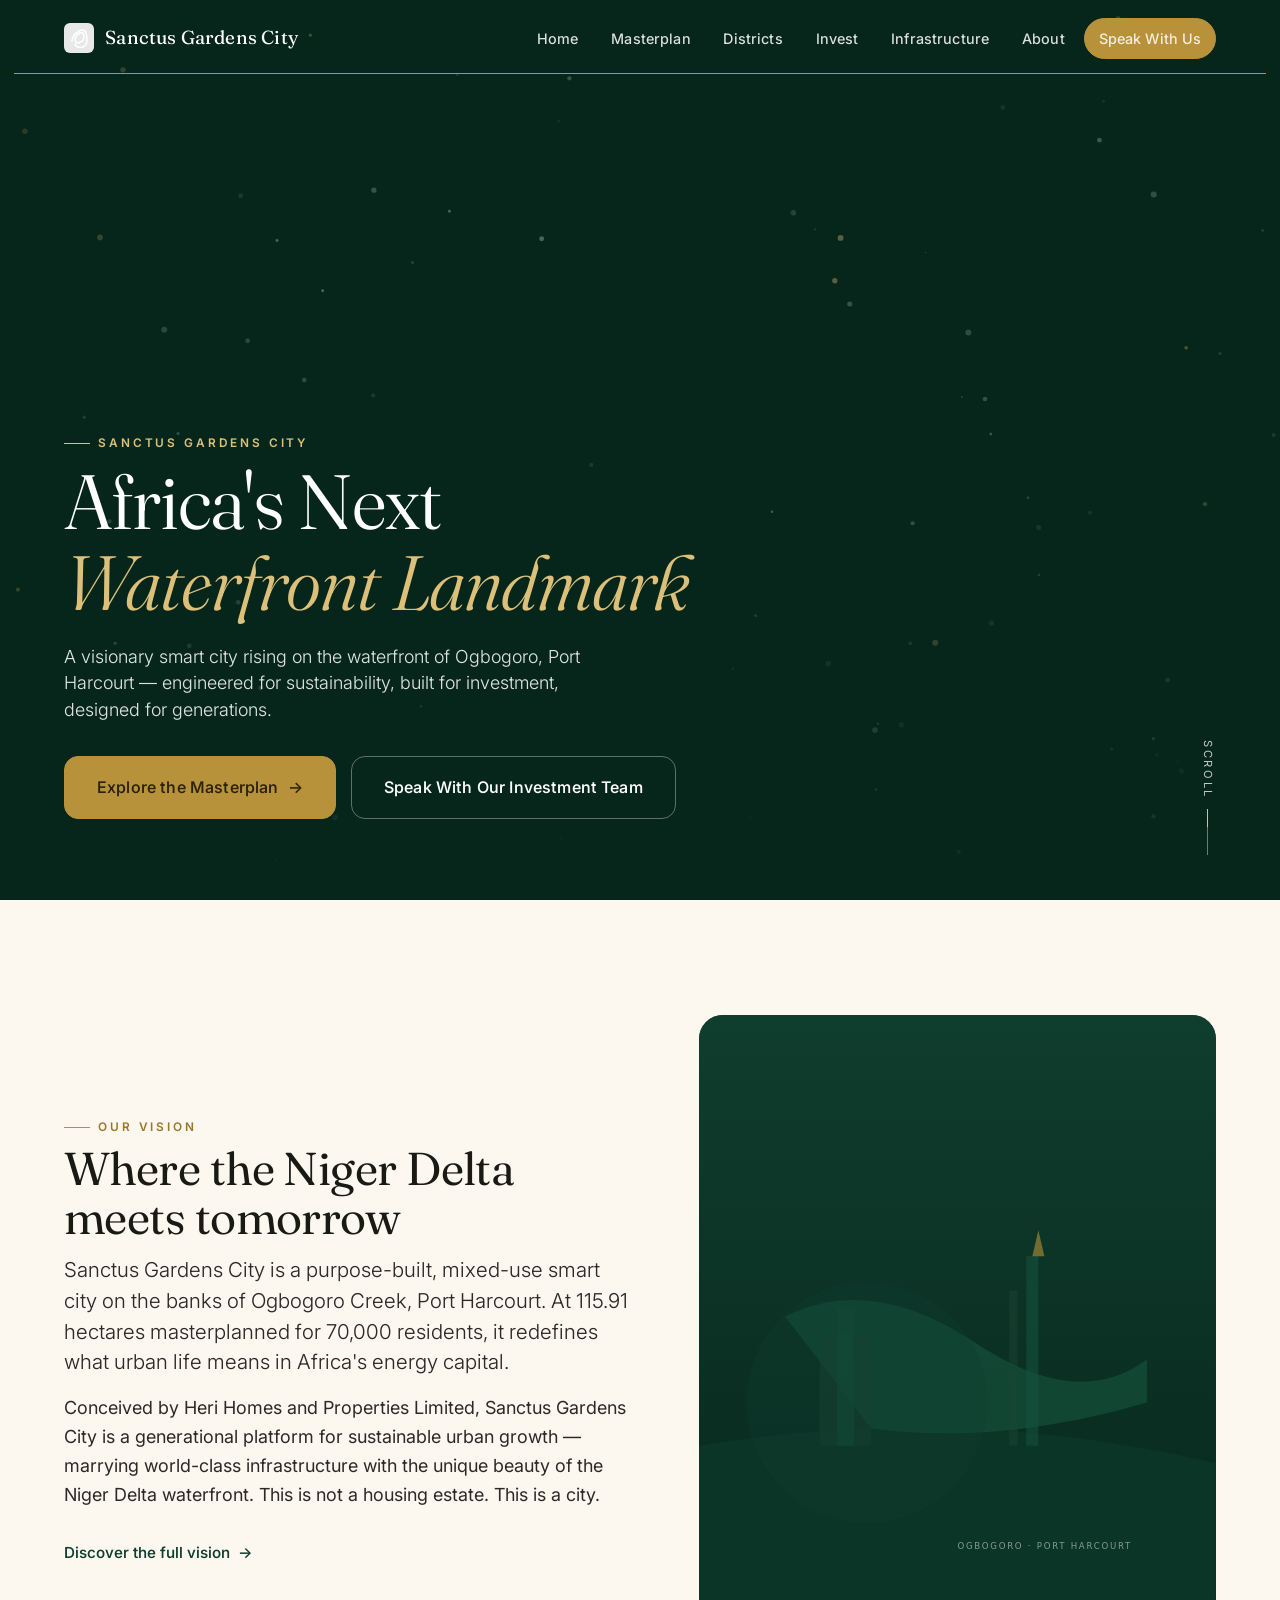
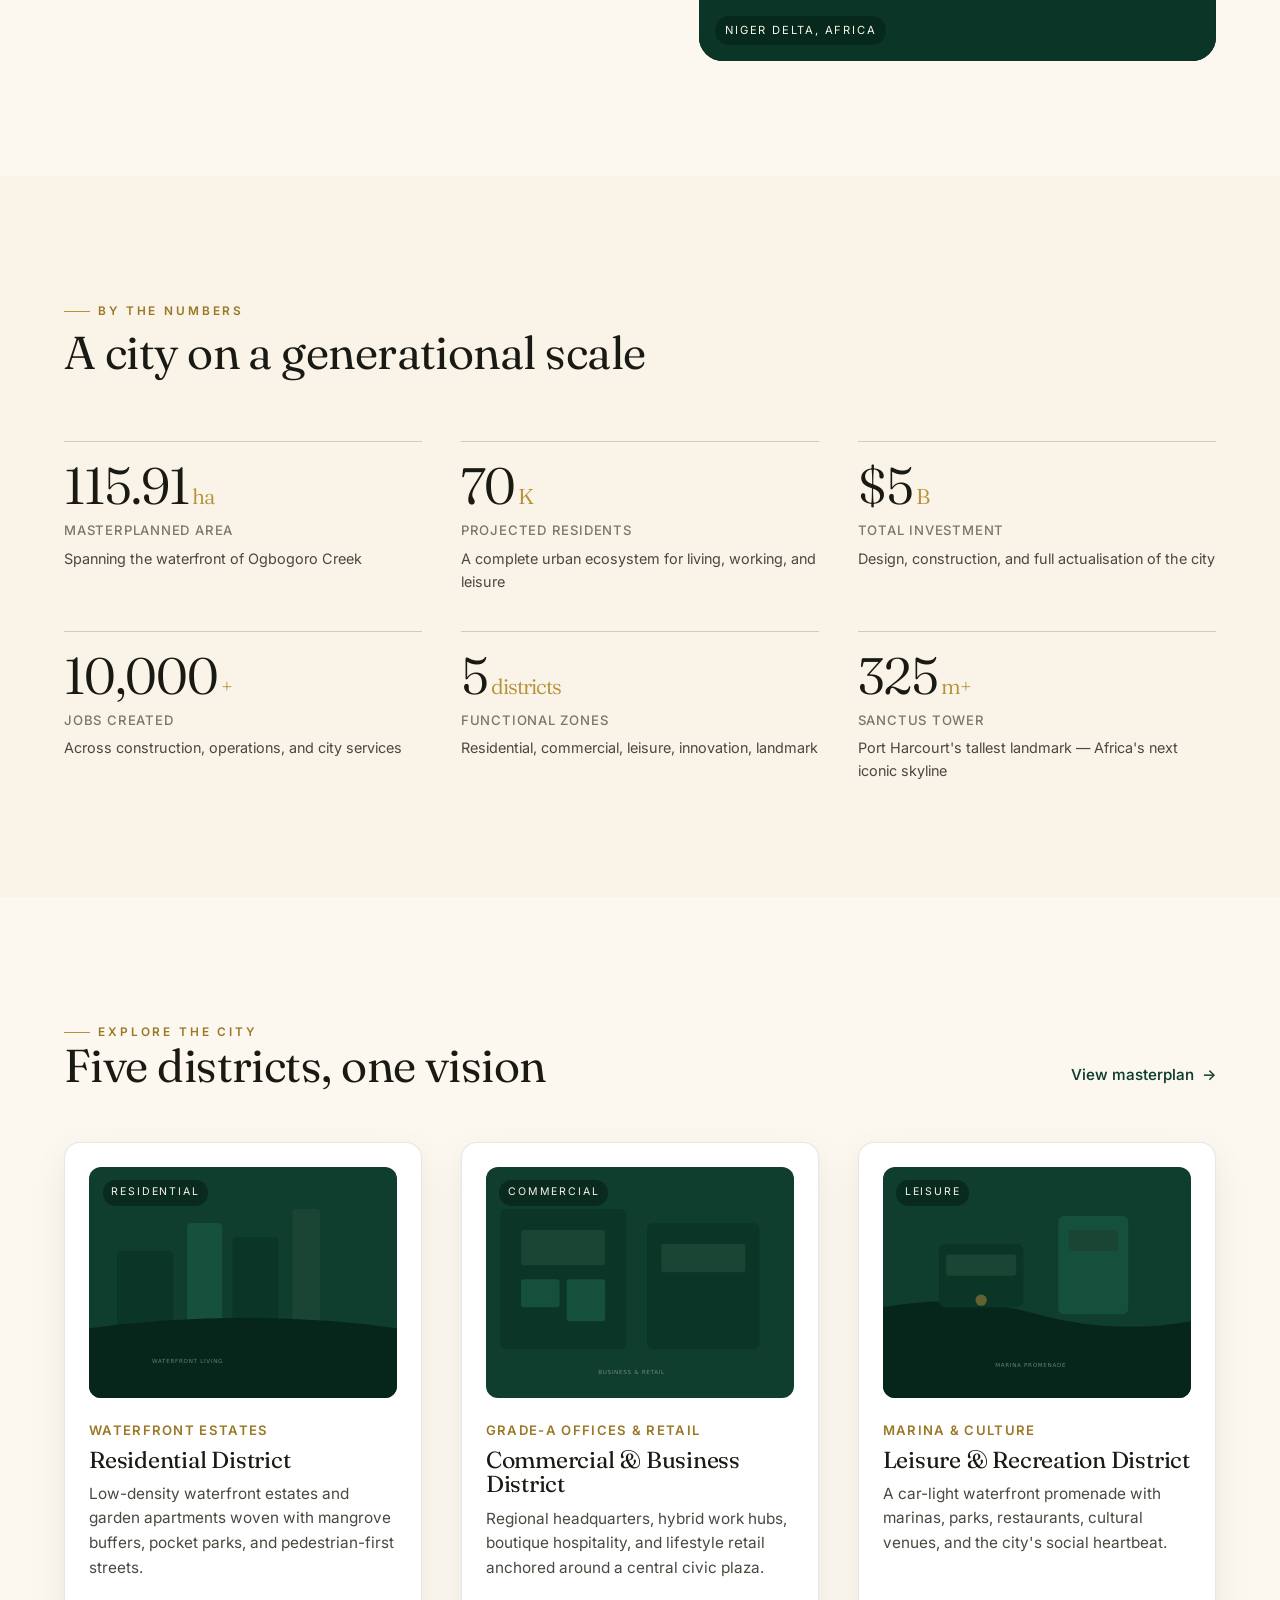
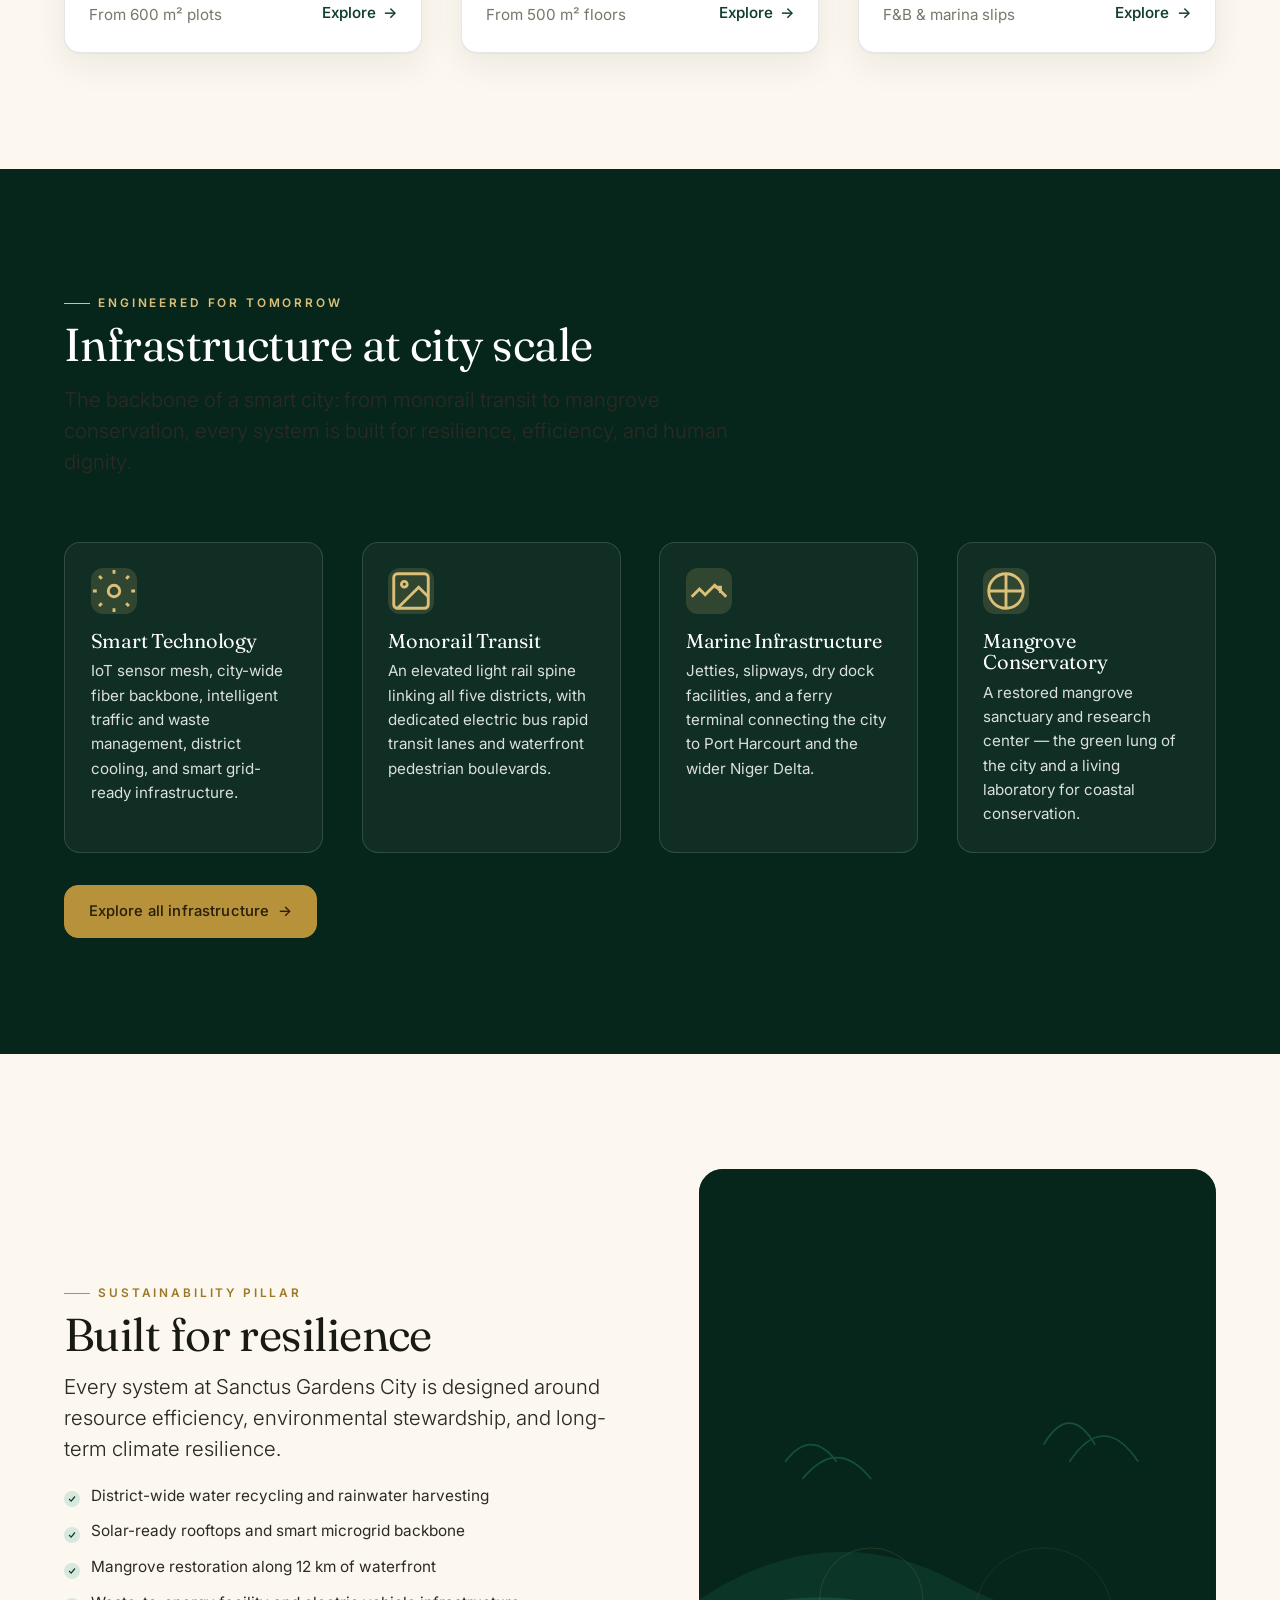
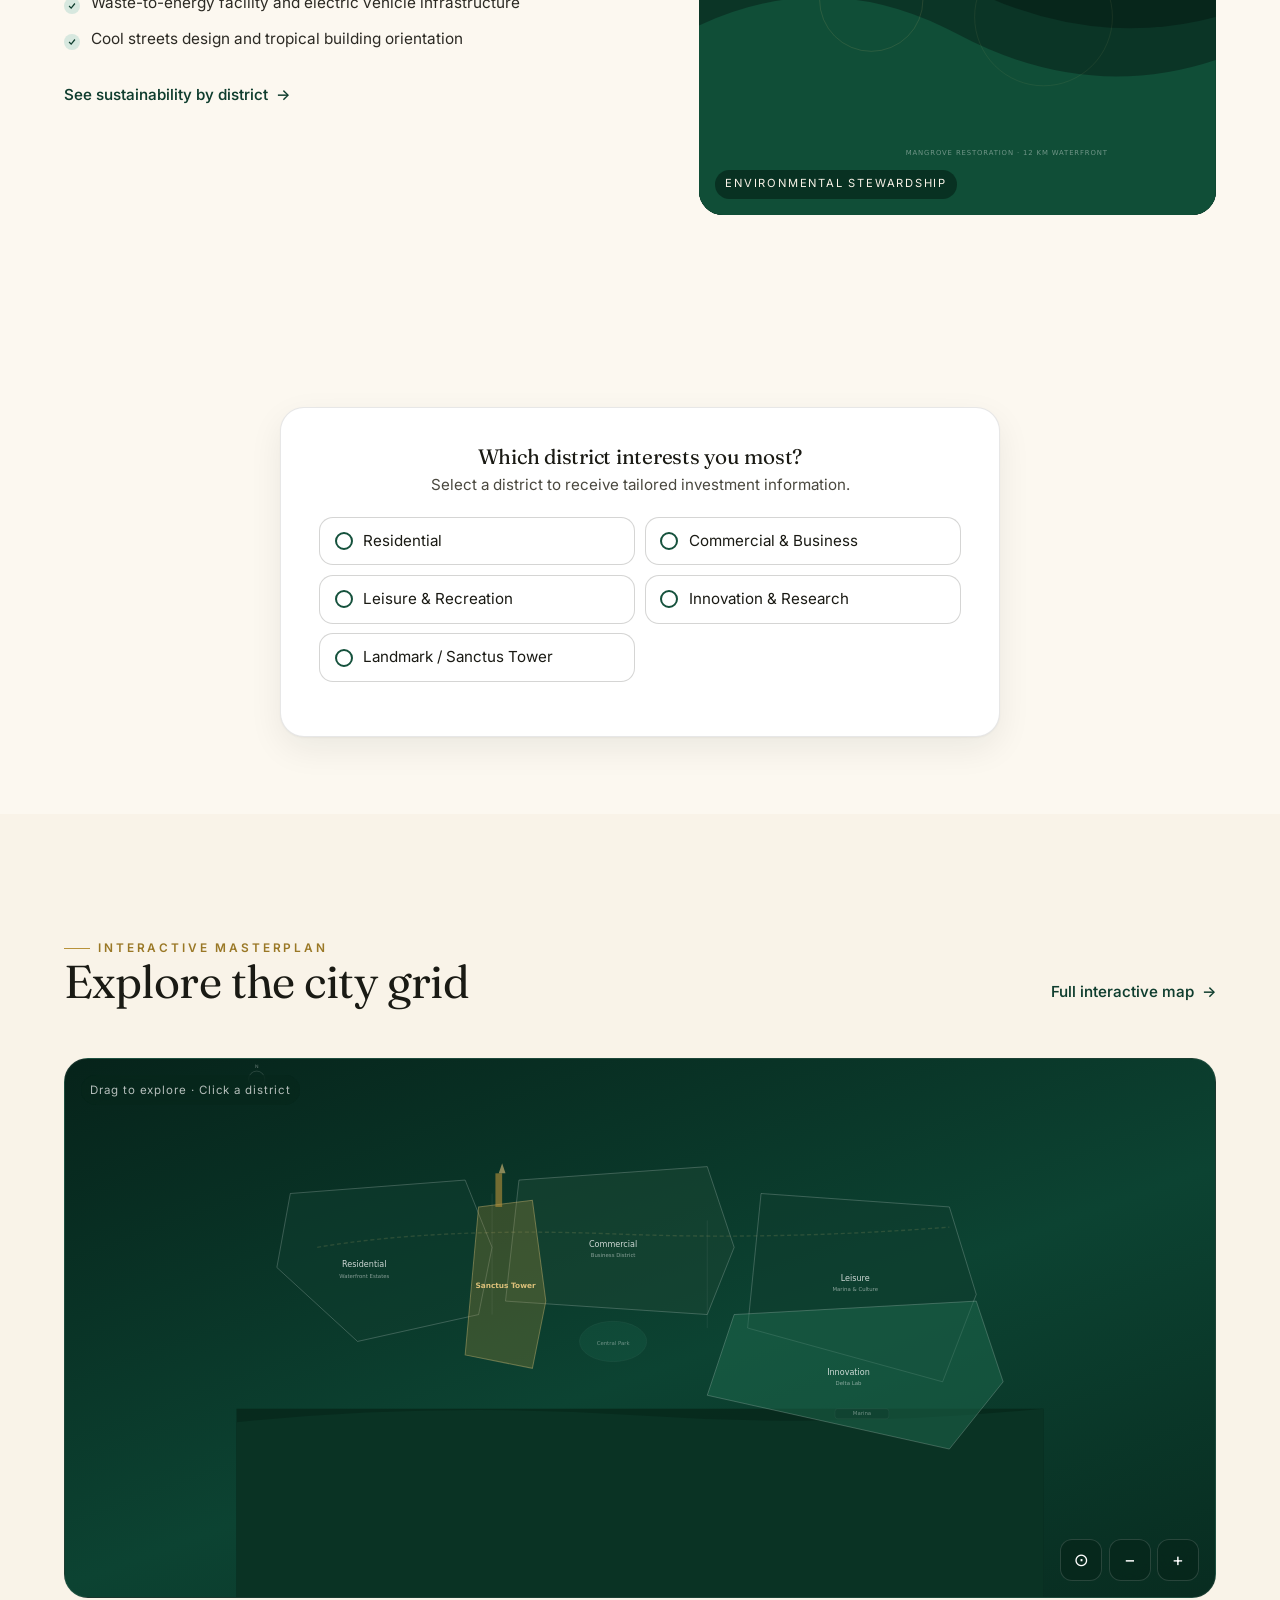
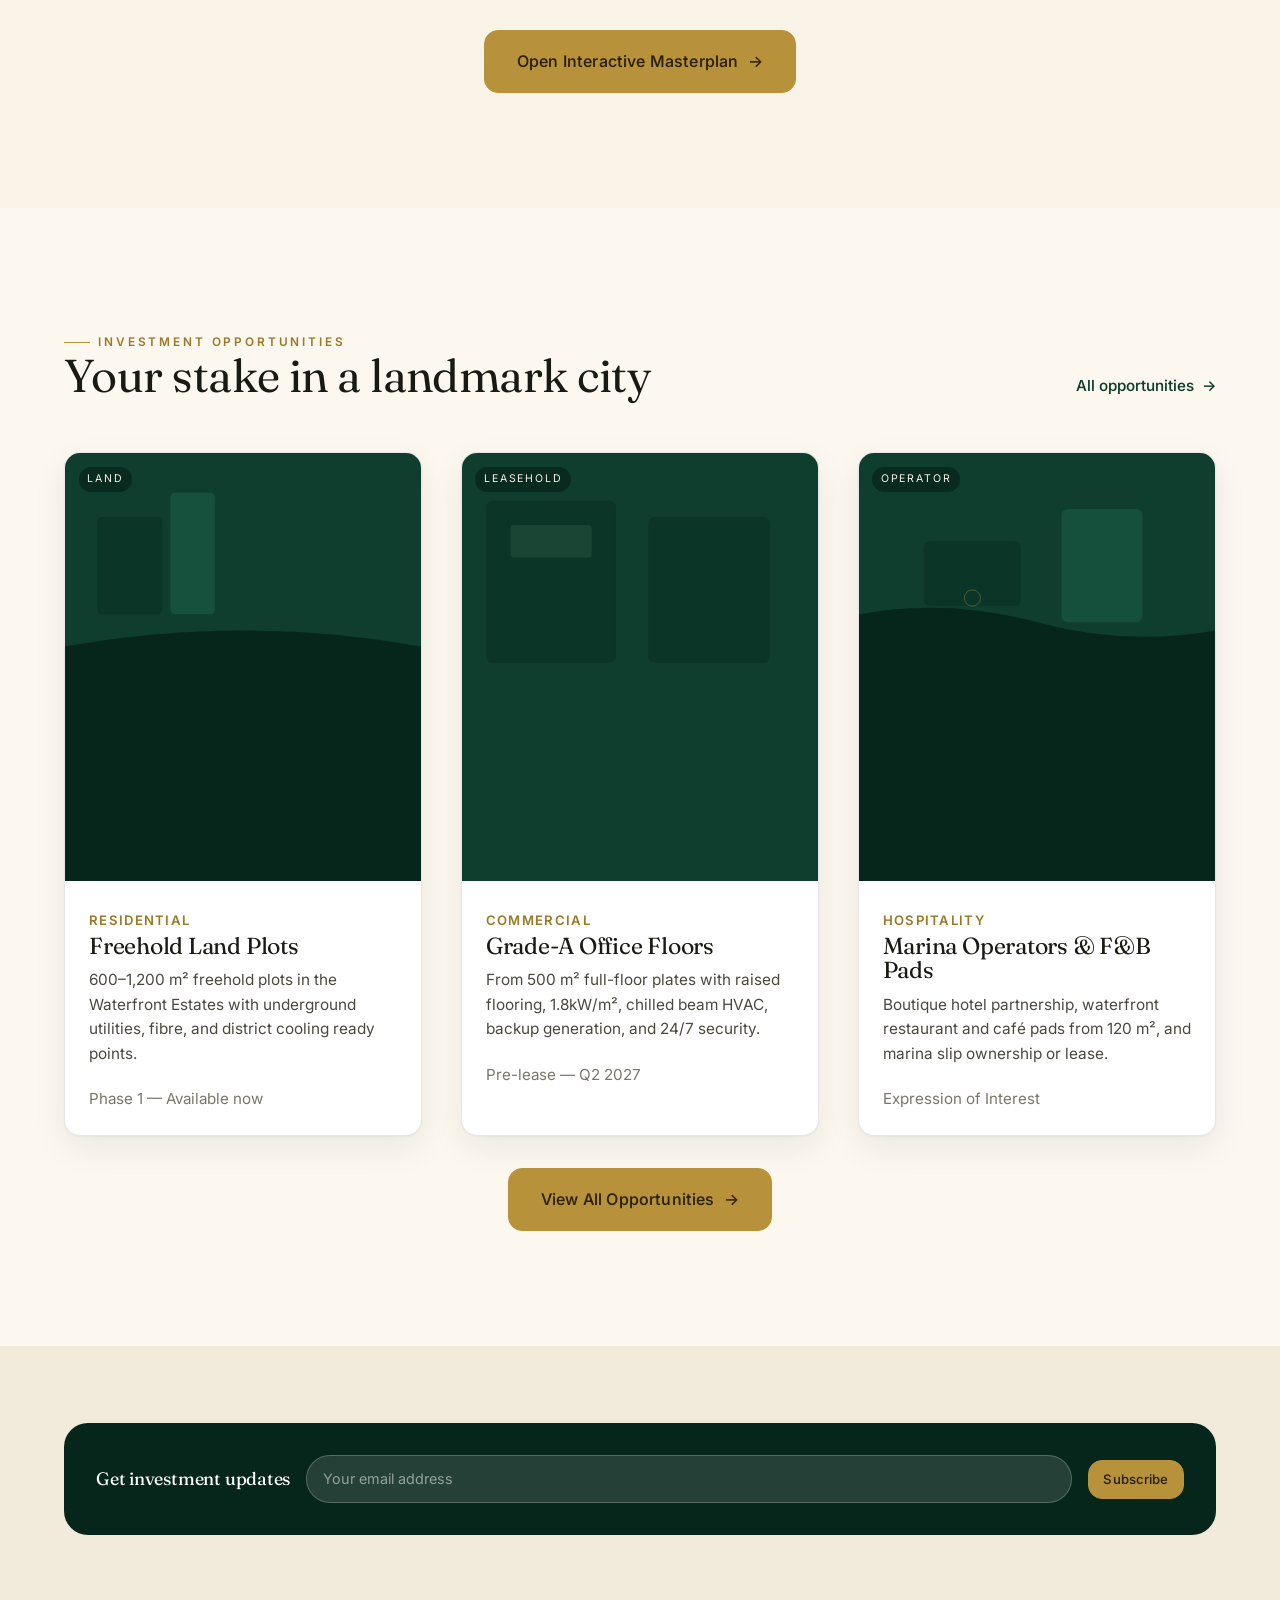
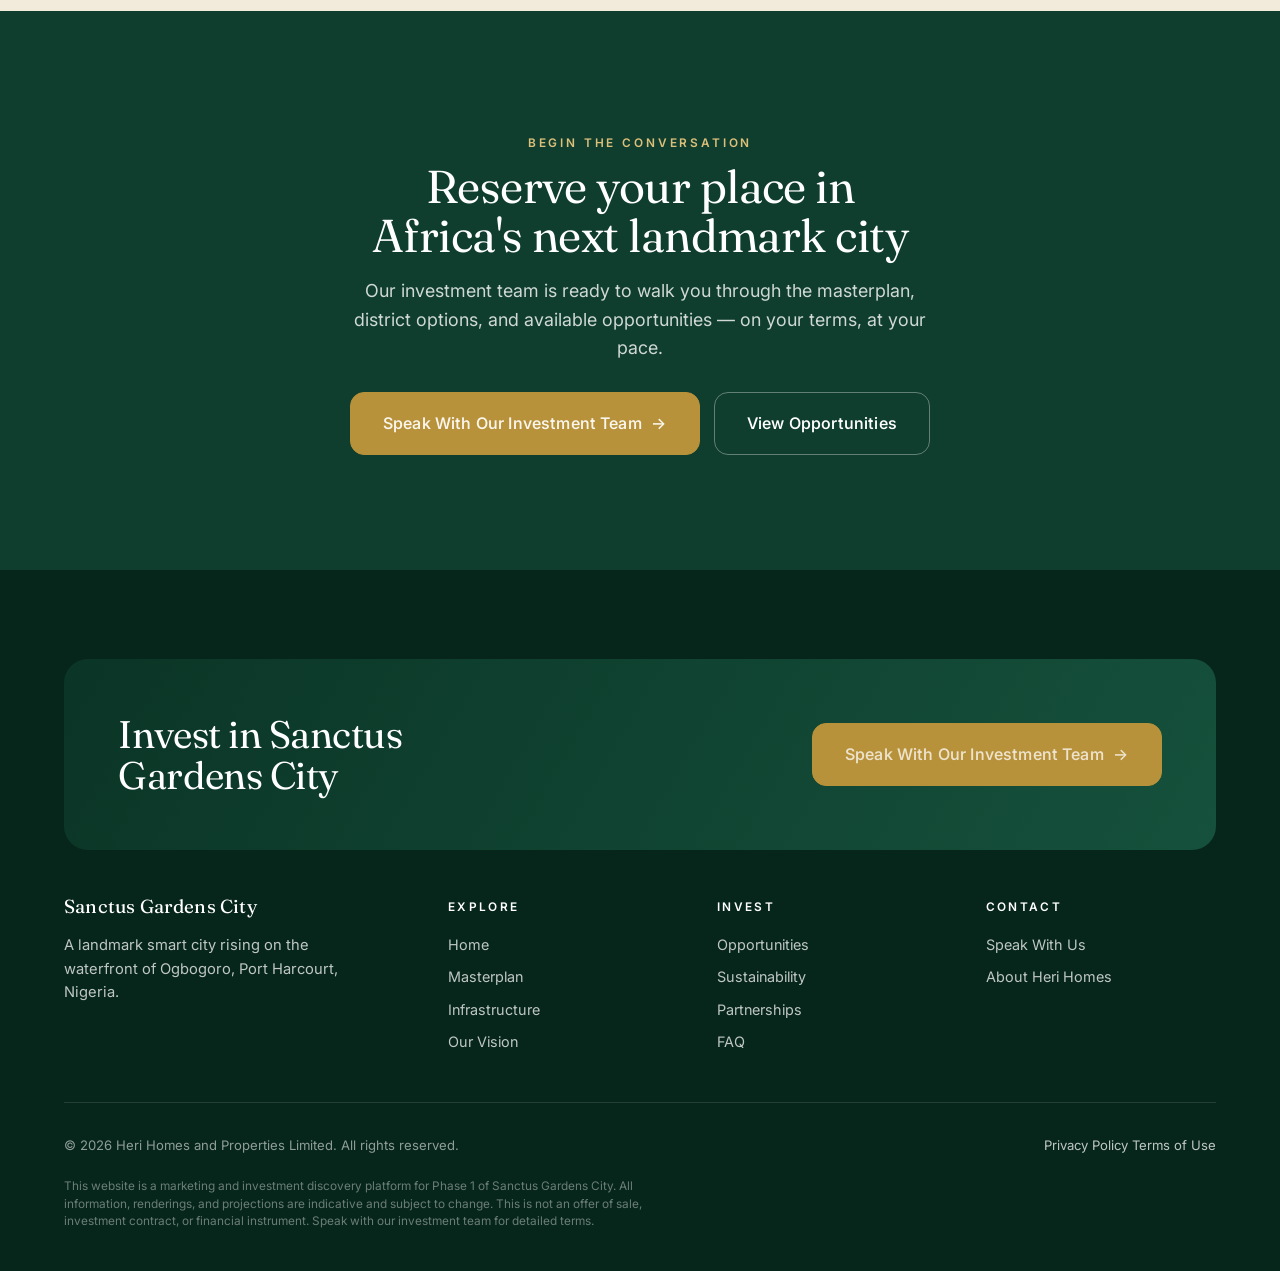
==== commit 9eab5271: "Fix text contrast and add partnerships link to all footers - Fix text contrast on dark/green backgro" ====
--- a/index.html
+++ b/index.html
@@ -4,7 +4,7 @@
 <meta charset="UTF-8">
 <meta name="viewport" content="width=device-width, initial-scale=1.0">
 <title>Sanctus Gardens City — Africa's Next Waterfront Smart City</title>
-<meta name="description" content="Sanctus Gardens City: a 2,500-hectare waterfront smart city in Ogbogoro, Port Harcourt. Developed by Heri Homes and Properties Limited.">
+<meta name="description" content="Sanctus Gardens City: a 115.91-hectare waterfront smart city in Ogbogoro, Port Harcourt. Developed by Heri Homes and Properties Limited.">
 <link rel="preconnect" href="https://fonts.googleapis.com">
 <link rel="preconnect" href="https://fonts.gstatic.com" crossorigin>
 <link href="https://fonts.googleapis.com/css2?family=Fraunces:ital,opsz,wght@0,9..144,300..600;1,9..144,300..600&family=Inter:wght@300..700&display=swap" rel="stylesheet">
@@ -15,7 +15,6 @@
 </style>
 </head>
 <body>
-<a class="skip" href="#main">Skip to content</a>
 
 <!-- Mobile nav -->
 <nav class="mobile-nav" aria-label="Mobile navigation">
@@ -52,7 +51,7 @@
           <path d="M8 18.5c0-4.5 3-8 7-10.5s7.5-1 8 8c.3 5.5-2.2 8.5-6.5 8.5-3 0-5-2-5.5-3.5M15 20c-2 0-4-1-4-3.5s2.5-5 5-6.5c1.5-.8 3.5 0 4 2.5.3 2-1 6-2.5 6S15.5 20 15 20z" stroke="currentColor" stroke-width="1.5" stroke-linecap="round" stroke-linejoin="round" fill="none"/>
         </svg>
       </span>
-      <span class="brand__name">Sanctus Gardens City<small>by Heri Homes &amp; Properties</small></span>
+      <span class="brand__name">Sanctus Gardens City</span>
     </a>
     <nav class="nav" aria-label="Main navigation">
       <a href="index.html" class="nav__link" aria-current="page">Home</a>
@@ -69,7 +68,7 @@
 
 <!-- ==================== HERO ==================== -->
 <section class="hero" id="main" role="region" aria-label="Hero">
-  <canvas class="hero__canvas"></canvas>
+  <canvas class="hero__canvas" aria-hidden="true"></canvas>
   <div class="hero__scrim" style="background:linear-gradient(180deg, rgba(7,38,27,0.48) 0%, rgba(7,38,27,0.08) 28%, rgba(7,38,27,0.35) 65%, rgba(7,38,27,0.92) 100%)"></div>
   <div class="hero__inner">
     <div class="container">
@@ -77,8 +76,8 @@
       <h1 class="hero__title" style="transition-delay:0.5s">Africa's Next<br><em>Waterfront Landmark</em></h1>
       <p class="hero__sub" style="transition-delay:0.7s">A visionary smart city rising on the waterfront of Ogbogoro, Port Harcourt — engineered for sustainability, built for investment, designed for generations.</p>
       <div class="hero__cta-row" style="transition-delay:0.9s">
-        <a href="masterplan.html" class="btn btn--gold-on-dark btn--lg">Explore the Masterplan <span class="btn-arrow">→</span></a>
-        <a href="contact.html" class="btn btn--on-dark btn--lg">Speak With Our Investment Team</a>
+        <a href="masterplan.html" class="btn btn--gold-on-dark btn--lg" data-track="hero-explore-masterplan">Explore the Masterplan <span class="btn-arrow">→</span></a>
+        <a href="contact.html" class="btn btn--on-dark btn--lg" data-track="hero-speak-with-us">Speak With Our Investment Team</a>
       </div>
     </div>
   </div>
@@ -92,7 +91,7 @@
       <div class="reveal">
         <span class="eyebrow">Our Vision</span>
         <h2 style="margin-top:0.5rem">Where the Niger Delta meets tomorrow</h2>
-        <p class="lead" style="margin-top:0.8rem">Sanctus Gardens City is a purpose-built, mixed-use smart city on the banks of Ogbogoro Creek, Port Harcourt. At 2,500 hectares masterplanned for 250,000 residents, it redefines what urban life means in Africa's energy capital.</p>
+        <p class="lead" style="margin-top:0.8rem">Sanctus Gardens City is a purpose-built, mixed-use smart city on the banks of Ogbogoro Creek, Port Harcourt. At 115.91 hectares masterplanned for 70,000 residents, it redefines what urban life means in Africa's energy capital.</p>
         <p style="margin-top:1rem;color:var(--charcoal-700);max-width:60ch">Conceived by Heri Homes and Properties Limited, Sanctus Gardens City is a generational platform for sustainable urban growth — marrying world-class infrastructure with the unique beauty of the Niger Delta waterfront. This is not a housing estate. This is a city.</p>
         <div style="margin-top:1.8rem">
           <a href="about-city.html" class="text-link">Discover the full vision <span class="btn-arrow">→</span></a>
@@ -127,14 +126,24 @@
     </div>
     <div class="stats reveal-stagger">
       <div class="stat">
-        <div class="stat__num">2,500<span class="unit">ha</span></div>
+        <div class="stat__num">115.91<span class="unit">ha</span></div>
         <div class="stat__label">Masterplanned Area</div>
         <div class="stat__desc">Spanning the waterfront of Ogbogoro Creek</div>
       </div>
       <div class="stat">
-        <div class="stat__num">250<span class="unit">K</span></div>
+        <div class="stat__num">70<span class="unit">K</span></div>
         <div class="stat__label">Projected Residents</div>
         <div class="stat__desc">A complete urban ecosystem for living, working, and leisure</div>
+      </div>
+      <div class="stat">
+        <div class="stat__num">$5<span class="unit">B</span></div>
+        <div class="stat__label">Total Investment</div>
+        <div class="stat__desc">Design, construction, and full actualisation of the city</div>
+      </div>
+      <div class="stat">
+        <div class="stat__num">10,000<span class="unit">+</span></div>
+        <div class="stat__label">Jobs Created</div>
+        <div class="stat__desc">Across construction, operations, and city services</div>
       </div>
       <div class="stat">
         <div class="stat__num">5<span class="unit">districts</span></div>
@@ -158,7 +167,7 @@
         <span class="eyebrow">Explore the City</span>
         <h2>Five districts, one vision</h2>
       </div>
-      <a href="masterplan.html" class="text-link">View masterplan <span class="btn-arrow">→</span></a>
+      <a href="masterplan.html" class="text-link" data-track="section-view-masterplan">View masterplan <span class="btn-arrow">→</span></a>
     </div>
     <div class="grid grid--3 reveal-stagger">
       <article class="card">
@@ -261,7 +270,7 @@
       </div>
     </div>
     <div style="margin-top:2rem">
-      <a href="infrastructure.html" class="btn btn--gold-on-dark">Explore all infrastructure <span class="btn-arrow">→</span></a>
+      <a href="infrastructure.html" class="btn btn--gold-on-dark" data-track="cta-infrastructure">Explore all infrastructure <span class="btn-arrow">→</span></a>
     </div>
   </div>
 </section>
@@ -300,6 +309,24 @@
         </svg>
         <span class="badge">Environmental Stewardship</span>
       </div>
+    </div>
+  </div>
+</section>
+
+<!-- ==================== DISTRICT INTEREST POLL ==================== -->
+<section class="section" style="padding-block:clamp(50px, 6vw, 90px)">
+  <div class="container">
+    <div class="poll reveal" style="max-width:720px;margin:0 auto;text-align:center">
+      <h3 class="poll__title">Which district interests you most?</h3>
+      <p class="poll__sub">Select a district to receive tailored investment information.</p>
+      <div class="poll__options" id="district-poll" style="text-align:left">
+        <label class="poll__opt" data-district="residential"><span class="poll__dot"></span> Residential</label>
+        <label class="poll__opt" data-district="commercial"><span class="poll__dot"></span> Commercial &amp; Business</label>
+        <label class="poll__opt" data-district="leisure"><span class="poll__dot"></span> Leisure &amp; Recreation</label>
+        <label class="poll__opt" data-district="innovation"><span class="poll__dot"></span> Innovation &amp; Research</label>
+        <label class="poll__opt" data-district="landmark"><span class="poll__dot"></span> Landmark / Sanctus Tower</label>
+      </div>
+      <p class="soft mt-2" style="font-size:0.85rem;text-align:center" id="poll-result"></p>
     </div>
   </div>
 </section>
@@ -369,7 +396,7 @@
       </div>
     </div>
     <div class="center" style="margin-top:2rem">
-      <a href="masterplan.html" class="btn btn--gold btn--lg">Open Interactive Masterplan <span class="btn-arrow">→</span></a>
+      <a href="masterplan.html" class="btn btn--gold btn--lg" data-track="cta-open-masterplan">Open Interactive Masterplan <span class="btn-arrow">→</span></a>
     </div>
   </div>
 </section>
@@ -423,8 +450,26 @@
       </article>
     </div>
     <div class="center" style="margin-top:2rem">
-      <a href="opportunity.html" class="btn btn--gold btn--lg">View All Opportunities <span class="btn-arrow">→</span></a>
-    </div>
+      <a href="opportunity.html" class="btn btn--gold btn--lg" data-track="cta-view-opportunities">View All Opportunities <span class="btn-arrow">→</span></a>
+    </div>
+  </div>
+</section>
+
+<!-- ==================== MINI LEAD CAPTURE ==================== -->
+<section class="section--tight" style="background:var(--cream-200)">
+  <div class="container">
+    <form class="sgc-form poll__mini" data-name="mini newsletter signup" style="margin:0">
+      <div class="form-body" style="display:flex;gap:1rem;align-items:center;flex-wrap:wrap;width:100%">
+        <h4>Get investment updates</h4>
+        <input type="hidden" name="subject" value="Investment updates signup">
+        <input type="email" name="email" required placeholder="Your email address" style="flex:1;min-width:200px;background:rgba(255,255,255,0.12);border:1px solid rgba(255,255,255,0.22);color:#fff;padding:0.7rem 1rem;border-radius:999px;font-size:0.9rem">
+        <button type="submit" class="btn btn--gold btn--sm">Subscribe</button>
+        <div class="form-status" style="display:none;width:100%;font-size:0.85rem;color:var(--gold-300)"></div>
+      </div>
+      <div class="form-success" style="display:none;width:100%;text-align:center;color:var(--gold-300)">
+        <strong>You're subscribed.</strong> We'll send investment updates as they become available.
+      </div>
+    </form>
   </div>
 </section>
 
@@ -436,8 +481,8 @@
       <h2 style="color:#fff;max-width:20ch;margin-inline:auto;margin-top:0.5rem">Reserve your place in Africa's next landmark city</h2>
       <p style="color:rgba(255,255,255,0.8);max-width:52ch;margin-inline:auto;margin-top:1rem;font-size:1.12rem">Our investment team is ready to walk you through the masterplan, district options, and available opportunities — on your terms, at your pace.</p>
       <div class="hero__cta-row" style="justify-content:center;margin-top:1.8rem">
-        <a href="contact.html" class="btn btn--gold-on-dark btn--lg">Speak With Our Investment Team <span class="btn-arrow">→</span></a>
-        <a href="opportunity.html" class="btn btn--on-dark btn--lg">View Opportunities</a>
+        <a href="contact.html" class="btn btn--gold-on-dark btn--lg" data-track="cta-speak-with-us-bottom">Speak With Our Investment Team <span class="btn-arrow">→</span></a>
+        <a href="opportunity.html" class="btn btn--on-dark btn--lg" data-track="cta-view-opps-bottom">View Opportunities</a>
       </div>
     </div>
   </div>
@@ -448,11 +493,11 @@
   <div class="container">
     <div class="footer-cta-band">
       <h3>Invest in Sanctus Gardens City</h3>
-      <a href="contact.html" class="btn btn--gold btn--lg">Speak With Our Investment Team <span class="btn-arrow">→</span></a>
+      <a href="contact.html" class="btn btn--gold btn--lg" data-track="cta-footer-invest">Speak With Our Investment Team <span class="btn-arrow">→</span></a>
     </div>
     <div class="footer-top">
       <div class="footer-brand">
-        <a href="index.html" class="brand brand__name" style="color:#fff">Sanctus Gardens City<small style="color:rgba(255,255,255,0.6)">by Heri Homes &amp; Properties</small></a>
+        <a href="index.html" class="brand brand__name" style="color:#fff">Sanctus Gardens City</a>
         <p>A landmark smart city rising on the waterfront of Ogbogoro, Port Harcourt, Nigeria.</p>
       </div>
       <div class="footer-col">
@@ -492,6 +537,7 @@
   </div>
 </footer>
 
+<script src="assets/js/forms.js" defer></script>
 <script src="assets/js/main.js" defer></script>
 </body>
 </html>
--- a/assets/css/style.css
+++ b/assets/css/style.css
@@ -49,6 +49,7 @@
   --brand: var(--green-700);
   --brand-deep: var(--green-900);
   --brand-soft: var(--green-100);
+  --error: #A82828;
   --line: var(--hair);
   --line-strong: var(--hair-strong);
 
@@ -61,9 +62,9 @@
   --gutter: clamp(20px, 5vw, 72px);
 
   --r-sm: 10px;
-  --r: 18px;
-  --r-lg: 26px;
-  --r-xl: 38px;
+  --r: 12px;
+  --r-lg: 16px;
+  --r-xl: 24px;
   --r-pill: 999px;
 
   --shadow-sm: 0 1px 2px rgba(20, 30, 24, 0.04), 0 2px 8px rgba(20, 30, 24, 0.05);
@@ -176,18 +177,19 @@
   --btn-bd: var(--green-700);
   display: inline-flex; align-items: center; gap: 0.6em;
   padding: 0.95em 1.6em;
-  border-radius: var(--r-pill);
+  border-radius: 14px;
   font-weight: 540;
   font-size: 0.92rem;
   letter-spacing: 0.01em;
   background: var(--btn-bg);
   color: var(--btn-fg);
   border: 1px solid var(--btn-bd);
-  transition: transform 0.4s var(--ease), background 0.4s var(--ease), color 0.4s var(--ease), border-color 0.4s var(--ease), box-shadow 0.4s var(--ease);
+  transition: transform 0.25s var(--ease), background 0.25s var(--ease), box-shadow 0.25s var(--ease);
+  will-change: transform;
 }
 .btn:hover { transform: translateY(-2px); box-shadow: 0 10px 28px rgba(15, 61, 46, 0.22); }
-.btn:active { transform: translateY(0); }
-.btn .btn-arrow { display: inline-block; transition: transform 0.4s var(--ease); }
+.btn:active { transform: scale(0.97); }
+.btn .btn-arrow { display: inline-block; transition: transform 0.25s var(--ease); }
 .btn:hover .btn-arrow { transform: translateX(4px); }
 .btn--gold { --btn-bg: var(--gold-500); --btn-fg: #2a2208; --btn-bd: var(--gold-500); }
 .btn--gold:hover { box-shadow: 0 10px 28px rgba(184, 146, 58, 0.30); }
@@ -196,6 +198,8 @@
 .btn--on-dark { --btn-fg: #fff; --btn-bg: transparent; --btn-bd: rgba(255,255,255,0.35); }
 .btn--on-dark:hover { --btn-bg: rgba(255,255,255,0.08); --btn-bd: rgba(255,255,255,0.6); box-shadow: none; }
 .btn--gold-on-dark { --btn-bg: var(--gold-500); --btn-fg: #2a2208; --btn-bd: var(--gold-500); }
+/* ponytail: gold-on-dark inside green section needs light text for contrast */
+.bg-green .btn--gold-on-dark { --btn-fg: #faf6ed; }
 .btn--block { width: 100%; justify-content: center; }
 .btn--lg { padding: 1.1em 2em; font-size: 1rem; }
 .btn--sm { padding: 0.6em 1.1em; font-size: 0.82rem; }
@@ -294,7 +298,7 @@
 @keyframes scrollline { 0% { transform: translateY(-100%); } 60%,100% { transform: translateY(220%); } }
 
 /* ---------- Stats ---------- */
-.stats { display: grid; grid-template-columns: repeat(4, 1fr); gap: clamp(20px, 3vw, 48px); }
+.stats { display: grid; grid-template-columns: repeat(3, 1fr); gap: clamp(20px, 3vw, 48px); }
 .stat { border-top: 1px solid var(--line-strong); padding-top: 1.1rem; }
 .bg-dark .stat, .bg-green .stat { border-top-color: rgba(255,255,255,0.18); }
 .stat__num { font-family: var(--font-display); font-size: clamp(2.3rem, 4vw, 3.6rem); font-weight: 340; line-height: 1; letter-spacing: -0.02em; }
@@ -302,6 +306,8 @@
 .bg-dark .stat__num .unit, .bg-green .stat__num .unit { color: var(--gold-300); }
 .stat__label { margin-top: 0.55rem; font-size: 0.82rem; letter-spacing: 0.06em; text-transform: uppercase; color: var(--text-mute); font-weight: 500; }
 .bg-dark .stat__label, .bg-green .stat__label { color: rgba(255,255,255,0.72); }
+.bg-dark p.soft, .bg-green p.soft, .bg-dark .soft, .bg-green .soft { color: rgba(255,255,255,0.72); }
+.bg-dark .stat__desc, .bg-green .stat__desc { color: rgba(255,255,255,0.72); }
 .stat__desc { font-size: 0.9rem; color: var(--text-soft); margin-top: 0.35rem; }
 
 /* ---------- Cards ---------- */
@@ -311,7 +317,7 @@
   border-radius: var(--r-lg);
   padding: 1.5rem;
   box-shadow: var(--shadow-card);
-  transition: transform 0.5s var(--ease), box-shadow 0.5s var(--ease);
+  transition: transform 0.3s var(--ease), box-shadow 0.3s var(--ease);
   display: flex; flex-direction: column;
 }
 .card:hover { transform: translateY(-5px); box-shadow: var(--shadow-lg); }
@@ -332,7 +338,7 @@
 .bg-dark .pillar__icon, .bg-green .pillar__icon { background: rgba(220,192,122,0.16); color: var(--gold-300); }
 .pillar h3 { font-size: 1.25rem; margin-bottom: 0.5rem; }
 .pillar p { font-size: 0.95rem; color: var(--text-soft); }
-.bg-dark .pillar p, .bg-green .pillar p { color: rgba(255,255,255,0.72); }
+.bg-dark .pillar p, .bg-green .pillar p { color: rgba(255,255,255,0.85); }
 
 /* ---------- Split editorial ---------- */
 .split { display: grid; grid-template-columns: 1.05fr 0.95fr; gap: clamp(28px, 5vw, 84px); align-items: center; }
@@ -342,6 +348,8 @@
 .split__media .badge { position: absolute; bottom: 1rem; left: 1rem; background: rgba(7,38,27,0.7); color: var(--cream-100); padding: 0.5em 0.9em; border-radius: var(--r-pill); font-size: 0.7rem; letter-spacing: 0.16em; text-transform: uppercase; backdrop-filter: blur(8px); }
 .tick { margin-top: 1.2rem; display: grid; gap: 0.7rem; }
 .tick li { display: flex; gap: 0.7rem; align-items: flex-start; color: var(--charcoal-700); font-size: 0.96rem; }
+.pagehero .tick li { color: rgba(255,255,255,0.9); }
+.pagehero .tick li::before { background: var(--green-100) url("data:image/svg+xml,%3Csvg xmlns='http://www.w3.org/2000/svg' viewBox='0 0 24 24' fill='none' stroke='%230F3D2E' stroke-width='3'%3E%3Cpath d='M5 12l5 5 9-11'/%3E%3C/svg%3E") center/10px no-repeat; }
 .tick li::before { content: ""; flex: 0 0 auto; margin-top: 0.5em; width: 16px; height: 16px; border-radius: 50%; background: var(--green-100) url("data:image/svg+xml,%3Csvg xmlns='http://www.w3.org/2000/svg' viewBox='0 0 24 24' fill='none' stroke='%230F3D2E' stroke-width='3'%3E%3Cpath d='M5 12l5 5 9-11'/%3E%3C/svg%3E") center/10px no-repeat; }
 
 /* ---------- Masterplan ---------- */
@@ -349,7 +357,8 @@
 .masterplan__stage { position: absolute; inset: 0; cursor: grab; touch-action: none; }
 .masterplan__stage:active { cursor: grabbing; }
 .masterplan__svg { position: absolute; inset: 0; width: 100%; height: 100%; }
-.district { cursor: pointer; transition: opacity 0.4s var(--ease), filter 0.4s var(--ease); }
+.district { cursor: pointer; transition: opacity 0.4s var(--ease), filter 0.4s var(--ease); touch-action: manipulation; }
+.district > path { pointer-events: visibleStroke; }
 .district:hover { filter: brightness(1.18); }
 .district.is-active path, .district.is-active polygon { stroke: var(--gold-400) !important; stroke-width: 2.4 !important; }
 .masterplan.has-hover .district:not(:hover):not(.is-active) { opacity: 0.5; }
@@ -394,18 +403,21 @@
 .panorama__progress i { display: block; height: 100%; background: var(--gold-400); width: 50%; transition: width 0.1s linear; }
 
 /* ---------- Modal ---------- */
-.modal { position: fixed; inset: 0; z-index: 240; display: none; align-items: center; justify-content: center; padding: var(--gutter); }
-.modal.is-open { display: flex; }
+.modal { position: fixed; inset: 0; z-index: 240; display: flex; align-items: center; justify-content: center; padding: var(--gutter); opacity: 0; pointer-events: none; transition: opacity 0.3s var(--ease); }
+.modal.is-open { opacity: 1; pointer-events: auto; }
 .modal__scrim { position: absolute; inset: 0; background: rgba(7,38,27,0.55); backdrop-filter: blur(6px); }
-.modal__panel { position: relative; z-index: 1; width: min(560px, 100%); max-height: 90dvh; overflow-y: auto; background: var(--cream-000); border-radius: var(--r-xl); box-shadow: var(--shadow-lg); }
-.modal__body { padding: clamp(1.6rem, 3vw, 2.4rem); }
-.modal__close { position: absolute; top: 0.9rem; right: 0.9rem; z-index: 2; width: 40px; height: 40px; border-radius: 50%; background: rgba(7,38,27,0.5); color: #fff; display: grid; place-items: center; font-size: 1.3rem; backdrop-filter: blur(8px); cursor: pointer; }
-.modal__note { background: var(--green-100); color: var(--green-700); padding: 0.9rem 1rem; border-radius: 12px; font-size: 0.88rem; }
+.modal__panel { position: relative; z-index: 1; width: min(560px, 100%); max-height: 90dvh; overflow-y: auto; background: var(--cream-000); border-radius: var(--r-xl); box-shadow: var(--shadow-lg); transform: scale(0.96) translateY(10px); transition: transform 0.3s var(--ease); }
+.modal.is-open .modal__panel { transform: scale(1) translateY(0); }
+.modal__body { padding: calc(clamp(1.6rem, 3vw, 2.4rem) + 0.5rem) clamp(1.6rem, 3vw, 2.4rem); }
+.modal__close { position: absolute; top: 0.9rem; right: 0.9rem; z-index: 2; width: 40px; height: 40px; border-radius: 50%; background: rgba(7,38,27,0.5); color: #fff; display: grid; place-items: center; font-size: 1.3rem; backdrop-filter: blur(8px); cursor: pointer; border: 1px solid rgba(255,255,255,0.15); }
+.modal__note { background: var(--green-100); color: var(--green-700); padding: 0.9rem 1rem; border-radius: 12px; font-size: 0.88rem; display: flex; gap: 0.6rem; align-items: flex-start; }
+.modal__note svg { width: 18px; height: 18px; flex: 0 0 auto; margin-top: 1px; }
 .invest-grid { display: grid; grid-template-columns: repeat(2, 1fr); gap: 0.8rem; margin-top: 1.2rem; }
 .invest-cell { background: var(--bg-alt); border: 1px solid var(--line); border-radius: 12px; padding: 0.9rem 1rem; }
 .invest-cell span { font-size: 0.7rem; letter-spacing: 0.12em; text-transform: uppercase; color: var(--muted); }
 .invest-cell strong { display: block; font-family: var(--font-display); font-size: 1.3rem; font-weight: 420; margin-top: 0.2rem; color: var(--green-800); }
-.unlock-cta { padding: 1.1rem 1.2rem; background: var(--green-800); color: #fff; border-radius: var(--r-lg); margin-top: 1.2rem; }
+.invest-fx { display: block; font-size: 0.78rem; color: var(--muted); margin-top: 0.15rem; }
+.unlock-cta { display: flex; flex-wrap: wrap; gap: 1rem; align-items: center; justify-content: space-between; padding: 1.1rem 1.2rem; background: var(--green-800); color: #fff; border-radius: var(--r-lg); margin-top: 1.2rem; }
 
 /* ---------- Forms ---------- */
 .field { display: flex; flex-direction: column; gap: 0.4rem; margin-bottom: 1.05rem; }
@@ -425,6 +437,16 @@
 .form-card { background: var(--surface); border: 1px solid var(--line); border-radius: var(--r-xl); padding: clamp(1.6rem, 3vw, 2.6rem); box-shadow: var(--shadow-card); }
 .form-success { display: none; text-align: center; padding: 2rem 0; }
 .form.sending button[type="submit"] .spinner { display: inline-block; }
+.field--inline { display: flex; align-items: flex-start; gap: 0.6rem; margin-bottom: 1rem; }
+.field--inline input[type="checkbox"] { margin-top: 0.25em; width: 18px; height: 18px; accent-color: var(--green-700); flex: 0 0 auto; }
+.field--inline label { font-size: 0.88rem; color: var(--text-soft); cursor: pointer; }
+.reveal--soft { opacity: 0; transition: opacity 0.8s var(--ease); }
+.js-enabled .reveal--soft.in { opacity: 1; }
+.form-grid { display: grid; grid-template-columns: 1.3fr 0.9fr; gap: clamp(28px, 4vw, 56px); align-items: start; }
+.contact-aside { display: flex; flex-direction: column; gap: 1.5rem; background: var(--surface); border: 1px solid var(--line); border-radius: var(--r-xl); padding: clamp(1.4rem, 2.5vw, 2rem); box-shadow: var(--shadow-card); }
+.contact-block h4 { font-size: 1rem; margin-bottom: 0.35rem; }
+.contact-block a { color: var(--green-700); font-weight: 500; }
+.contact-block a:hover { color: var(--gold-600); }
 .spinner { display: none; width: 16px; height: 16px; border: 2px solid rgba(255,255,255,0.5); border-top-color: #fff; border-radius: 50%; animation: spin 0.8s linear infinite; vertical-align: middle; }
 @keyframes spin { to { transform: rotate(360deg); } }
 
@@ -458,15 +480,15 @@
 .js-enabled .reveal-stagger > * {
   opacity: 0;
   transform: translateY(24px);
-  transition: opacity 0.7s var(--ease), transform 0.7s var(--ease);
+  transition: opacity 0.5s var(--ease), transform 0.5s var(--ease);
 }
 .js-enabled .reveal-stagger.in > * { opacity: 1; transform: none; }
-.js-enabled .reveal-stagger.in > *:nth-child(1) { transition-delay: 0.04s; }
-.js-enabled .reveal-stagger.in > *:nth-child(2) { transition-delay: 0.12s; }
-.js-enabled .reveal-stagger.in > *:nth-child(3) { transition-delay: 0.20s; }
-.js-enabled .reveal-stagger.in > *:nth-child(4) { transition-delay: 0.28s; }
-.js-enabled .reveal-stagger.in > *:nth-child(5) { transition-delay: 0.36s; }
-.js-enabled .reveal-stagger.in > *:nth-child(6) { transition-delay: 0.44s; }
+.js-enabled .reveal-stagger.in > *:nth-child(1) { transition-delay: 0s; }
+.js-enabled .reveal-stagger.in > *:nth-child(2) { transition-delay: 0.06s; }
+.js-enabled .reveal-stagger.in > *:nth-child(3) { transition-delay: 0.12s; }
+.js-enabled .reveal-stagger.in > *:nth-child(4) { transition-delay: 0.18s; }
+.js-enabled .reveal-stagger.in > *:nth-child(5) { transition-delay: 0.24s; }
+.js-enabled .reveal-stagger.in > *:nth-child(6) { transition-delay: 0.30s; }
 
 @media (prefers-reduced-motion: reduce) {
   *, *::before, *::after { animation-duration: 0.01ms !important; animation-iteration-count: 1 !important; transition-duration: 0.01ms !important; }
@@ -478,6 +500,10 @@
 .soft { color: var(--text-soft); }
 .gold { color: var(--gold-600); }
 .green { color: var(--green-700); }
+.mt-1 { margin-top: 0.5rem; }
+.mt-2 { margin-top: 1rem; }
+.mt-3 { margin-top: 1.5rem; }
+.ml-2 { margin-inline-start: 1rem; }
 .mega { font-size: clamp(3rem, 8vw, 7rem); font-family: var(--font-display); font-weight: 320; line-height: 0.95; letter-spacing: -0.02em; }
 .kicker-num { font-family: var(--font-display); font-size: 0.95rem; color: var(--gold-600); font-weight: 420; letter-spacing: 0.04em; }
 .divider { height: 1px; background: var(--line); margin-block: clamp(40px, 6vw, 80px); }
@@ -521,7 +547,7 @@
 .acc { border-top: 1px solid var(--line-strong); }
 .acc__item { border-bottom: 1px solid var(--line-strong); }
 .acc__btn { width: 100%; display: flex; justify-content: space-between; align-items: center; gap: 1.5rem; padding: 1.4rem 0; text-align: left; cursor: pointer; }
-.acc__btn h4 { font-size: clamp(1.1rem, 1.5vw, 1.4rem); font-weight: 400; }
+.acc__heading { font-size: clamp(1.1rem, 1.5vw, 1.4rem); font-weight: 400; color: var(--ink); }
 .acc__icon { flex: 0 0 auto; width: 30px; height: 30px; border-radius: 50%; border: 1px solid var(--line-strong); display: grid; place-items: center; position: relative; transition: background 0.3s; }
 .acc__icon::before, .acc__icon::after { content: ""; position: absolute; background: var(--green-700); transition: transform 0.3s; }
 .acc__icon::before { width: 12px; height: 1.5px; }
@@ -529,14 +555,59 @@
 .acc__item.is-open .acc__icon::after { transform: scaleY(0); }
 .acc__item.is-open .acc__icon { background: var(--green-700); }
 .acc__item.is-open .acc__icon::before { background: #fff; }
-.acc__panel { max-height: 0; overflow: hidden; transition: max-height 0.5s var(--ease); }
-.acc__panel-inner { padding: 0 0 1.4rem; color: var(--text-soft); max-width: 70ch; }
-
+.acc__panel { max-height: 0; overflow: hidden; transition: max-height 0.4s var(--ease); }
+.acc__panel-inner { padding: 0 0 1.4rem; color: var(--text-soft); max-width: 70ch; transition: opacity 0.3s var(--ease) 0.08s; }
+.acc__item:not(.is-open) .acc__panel-inner { opacity: 0; }
+
+/* ---------- Micro CTA widgets ---------- */
+.poll { background: var(--surface); border: 1px solid var(--line); border-radius: var(--r-xl); padding: clamp(1.6rem, 3vw, 2.4rem); box-shadow: var(--shadow-card); }
+.poll__title { font-family: var(--font-display); font-size: 1.3rem; font-weight: 400; margin-bottom: 0.3rem; }
+.poll__sub { color: var(--text-soft); font-size: 0.95rem; margin-bottom: 1.2rem; }
+.poll__options { display: grid; grid-template-columns: 1fr 1fr; gap: 0.6rem; }
+.poll__opt { display: flex; align-items: center; gap: 0.65rem; padding: 0.7rem 0.9rem; border: 1px solid var(--line-strong); border-radius: 14px; cursor: pointer; transition: all 0.3s var(--ease); font-size: 0.95rem; background: var(--surface); }
+.poll__opt:hover { border-color: var(--green-500); background: var(--green-100); }
+.poll__opt.selected { border-color: var(--green-700); background: var(--green-700); color: #fff; }
+.poll__opt .poll__dot { width: 18px; height: 18px; border-radius: 50%; border: 2px solid var(--green-600); flex: 0 0 auto; display: grid; place-items: center; }
+.poll__opt.selected .poll__dot { background: var(--gold-400); border-color: var(--gold-400); }
+.poll__opt.selected .poll__dot::after { content: ""; width: 6px; height: 6px; border-radius: 50%; background: var(--green-900); }
+.poll__mini { display: flex; gap: 1rem; align-items: center; background: var(--brand-deep); border-radius: var(--r-xl); padding: clamp(1.2rem, 2.5vw, 2rem); color: #fff; flex-wrap: wrap; }
+.poll__mini h4 { color: #fff; font-size: clamp(1rem, 1.4vw, 1.3rem); margin-right: auto; }
+.poll__mini .field { margin: 0; flex: 1; min-width: 200px; }
+.poll__mini input { background: rgba(255,255,255,0.12); border: 1px solid rgba(255,255,255,0.22); color: #fff; padding: 0.7rem 1rem; border-radius: var(--r-pill); font-size: 0.9rem; }
+.poll__mini input::placeholder { color: rgba(255,255,255,0.5); }
+.poll__mini input:focus { border-color: var(--gold-400); box-shadow: 0 0 0 3px rgba(220,192,122,0.2); }
+.cta-form__input { flex:1; min-width:200px; background:rgba(255,255,255,0.12); border:1px solid rgba(255,255,255,0.22); color:#fff; padding:0.7rem 1rem; border-radius:999px; font-size:0.9rem; }
+.cta-form__input::placeholder { color:rgba(255,255,255,0.5) }
+.cta-form__input:focus { outline:2px solid var(--gold-500); outline-offset:2px; }
+@media (max-width: 640px) { .poll__options { grid-template-columns: 1fr; } }
+
+/* ---------- Touch hover gate: prevent stuck-hover on iOS ---------- */
+@media (hover: none) and (pointer: coarse) {
+  .btn:hover { transform: none !important; box-shadow: none !important; }
+  .btn:hover .btn-arrow { transform: none !important; }
+  .btn--ghost:hover { --btn-bg: transparent !important; --btn-bd: var(--line-strong) !important; --btn-fg: var(--ink) !important; box-shadow: none !important; }
+  .btn--on-dark:hover { --btn-bg: transparent !important; --btn-bd: rgba(255,255,255,0.35) !important; }
+  .btn--gold:hover { box-shadow: none !important; }
+  .card:hover { transform: none !important; box-shadow: var(--shadow-card) !important; }
+  .card__title a:hover { color: inherit !important; }
+  .text-link:hover { color: var(--green-700) !important; border-color: transparent !important; gap: 0.5em !important; }
+  .nav__link:hover { color: var(--charcoal-700) !important; background: none !important; }
+  .site-header:not(.is-solid) .nav__link:hover { color: rgba(255,255,255,0.86) !important; background: none !important; }
+  .district:hover { filter: none !important; }
+  .poll__opt:hover { border-color: var(--line-strong) !important; background: var(--surface) !important; }
+  .footer a:hover { color: rgba(255,255,255,0.74) !important; }
+  .mp-btn:hover { background: rgba(7,38,27,0.7) !important; }
+  .bg-dark .text-link:hover, .bg-green .text-link:hover { color: var(--gold-300) !important; border-color: transparent !important; }
+}
 /* ---------- Responsive ---------- */
 @media (max-width: 1080px) {
   .nav { display: none; }
   .nav-toggle { display: flex; }
   .footer-top { grid-template-columns: 1fr 1fr; }
+  .grid--4 { grid-template-columns: repeat(2, 1fr); }
+}
+@media (max-width: 1024px) {
+  .grid--3 { grid-template-columns: repeat(2, 1fr); }
 }
 @media (max-width: 860px) {
   :root { --nav-h: 68px; }
@@ -546,6 +617,7 @@
   .split--reverse .split__media { order: 0; }
   .split__media { aspect-ratio: 16/10; }
   .field-row { grid-template-columns: 1fr; }
+  .form-grid { grid-template-columns: 1fr; }
   .opp-bar { grid-template-columns: 1fr 1fr; }
   .invest-grid { grid-template-columns: 1fr; }
 }
@@ -554,4 +626,7 @@
   .stats { grid-template-columns: 1fr; }
   .opp-bar { grid-template-columns: 1fr; }
   .hero__scroll { display: none; }
-}
+  .modal__body { padding: 1.4rem; padding-top: 2.2rem; }
+  .unlock-cta { flex-direction: column; align-items: stretch; }
+  .unlock-cta .btn { width: 100%; justify-content: center; }
+}
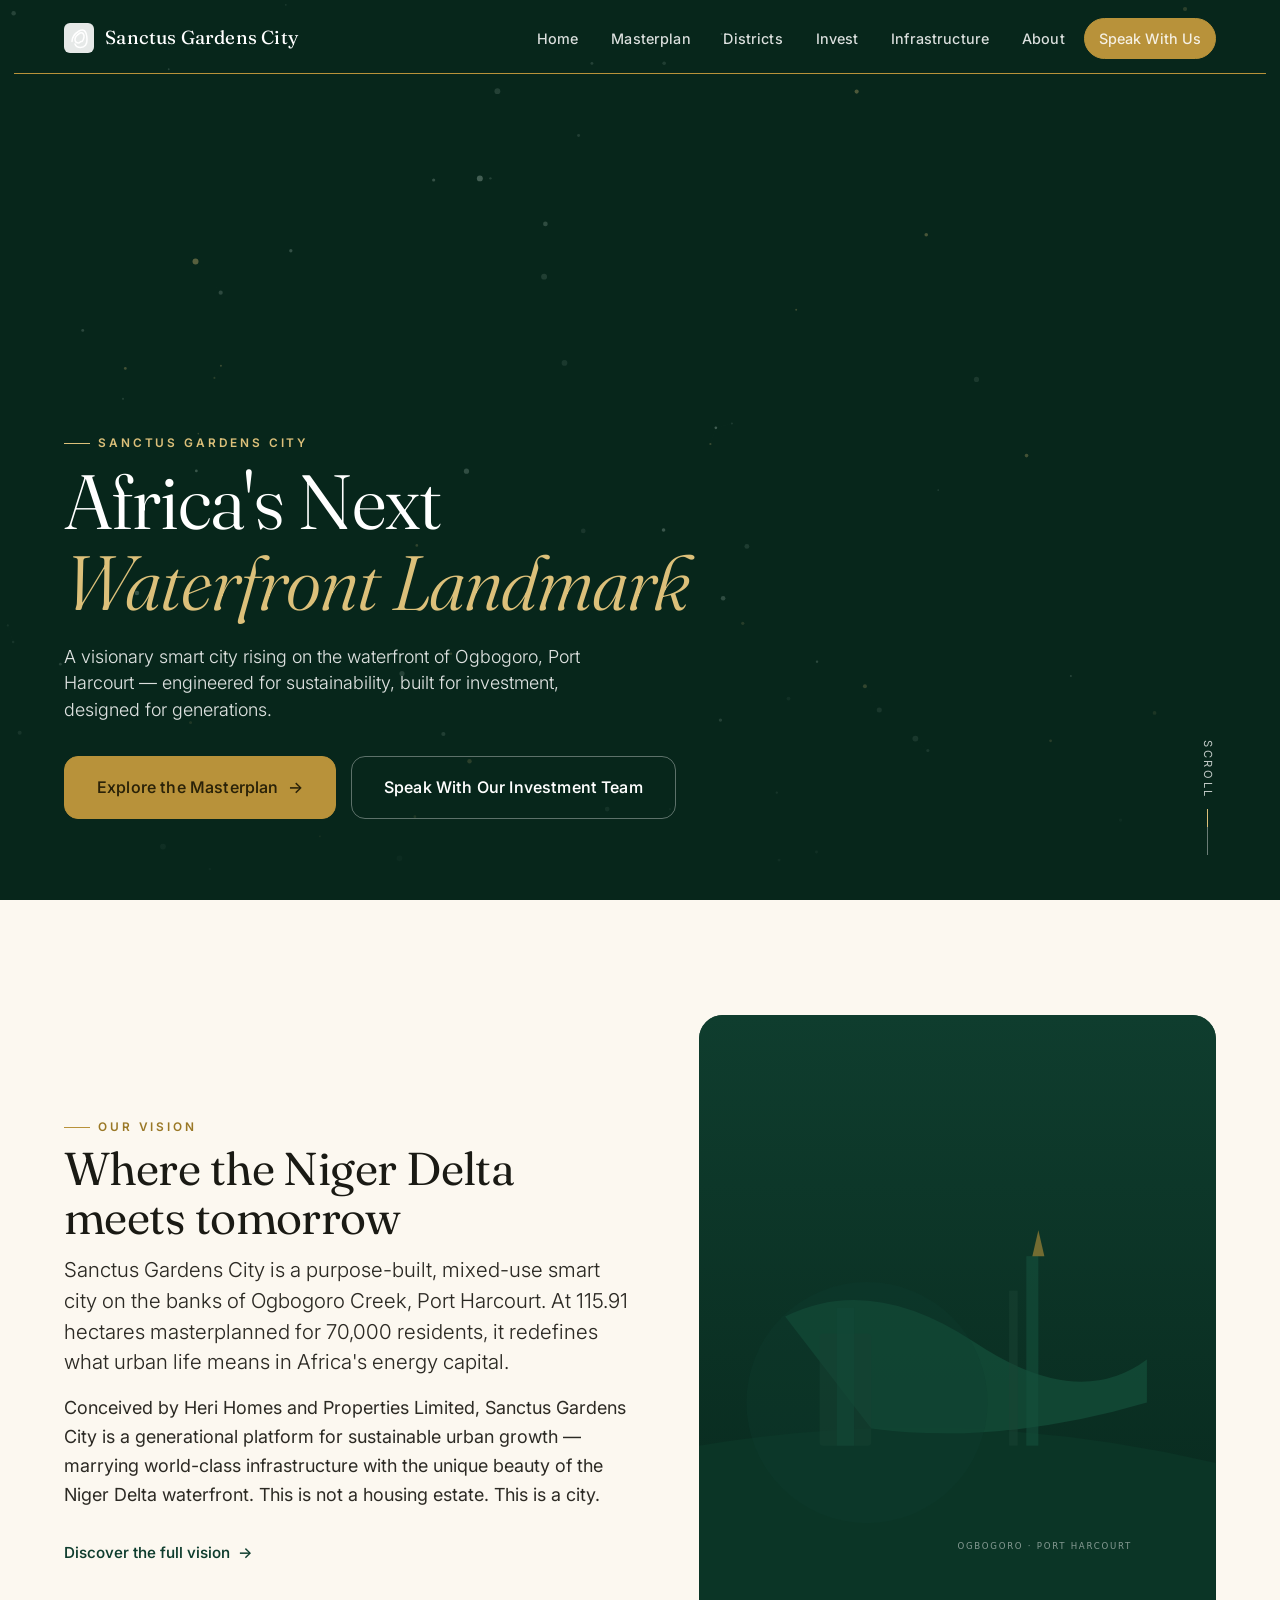
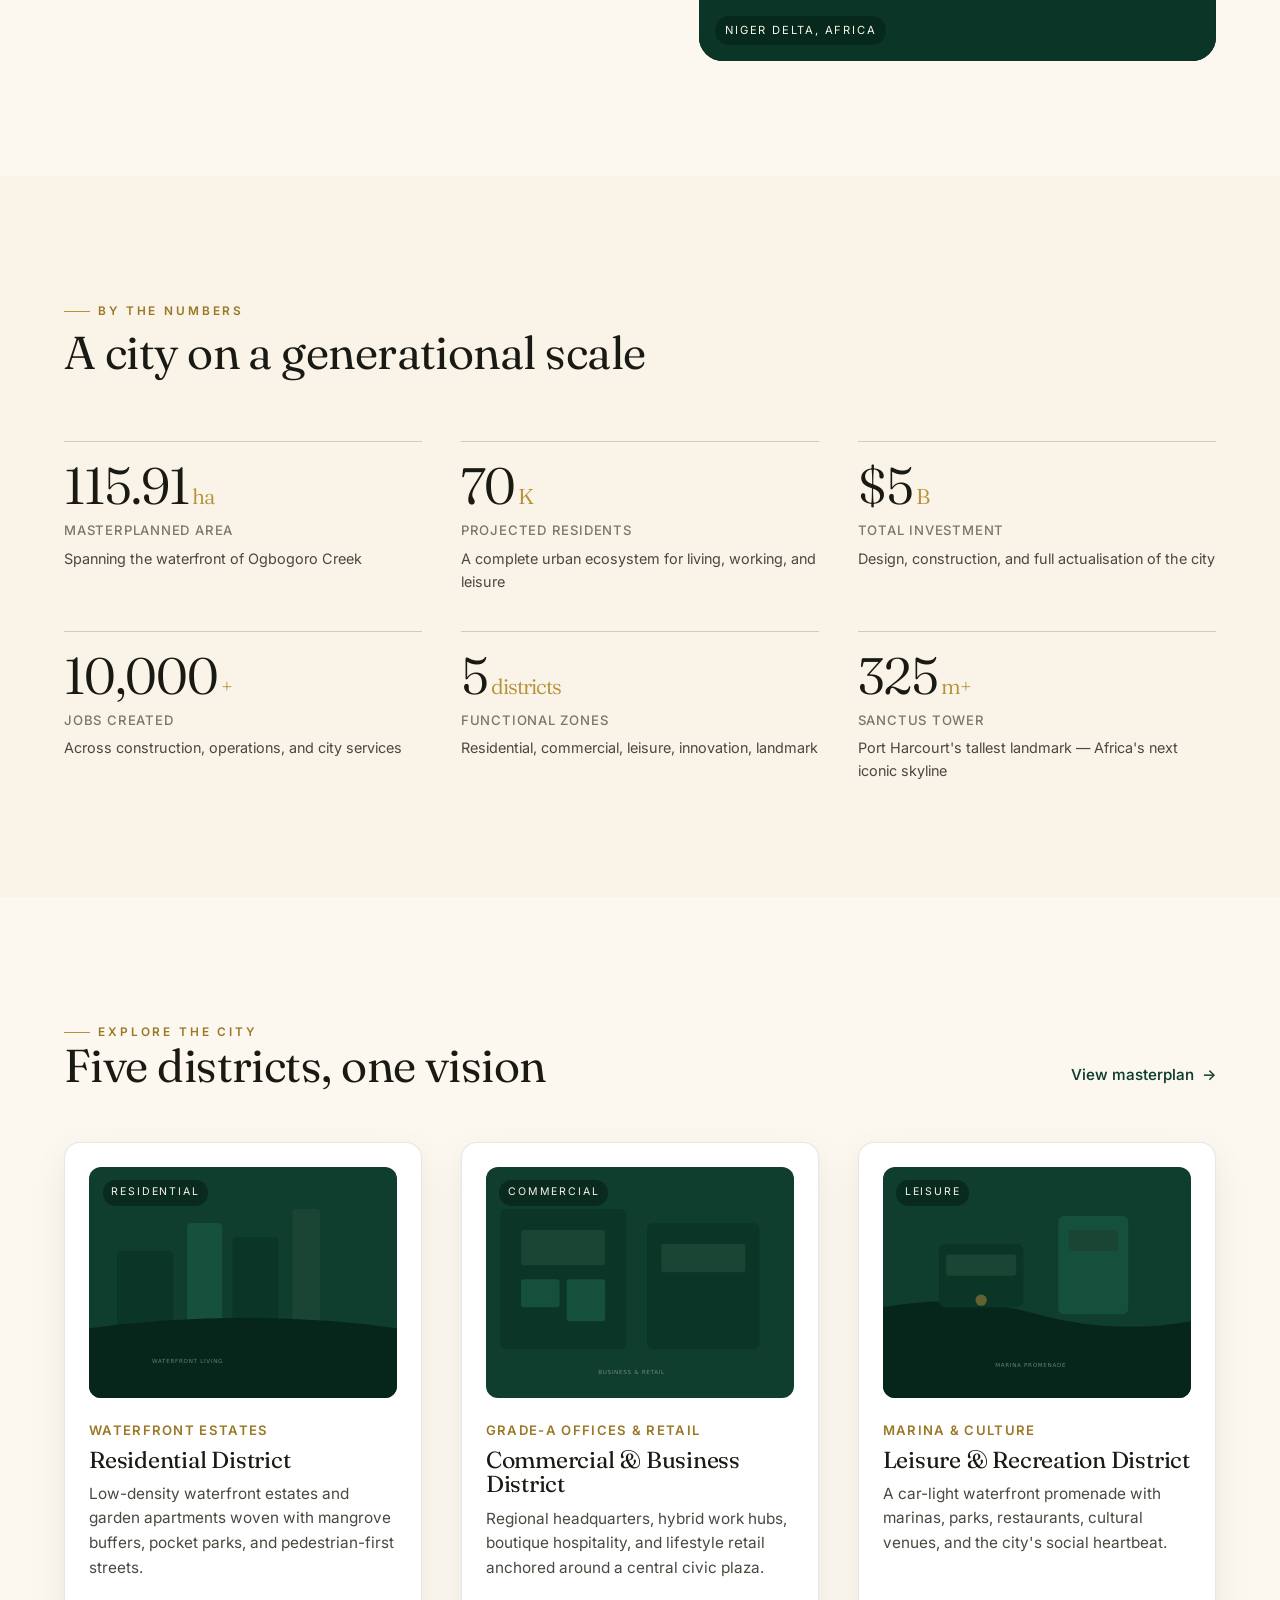
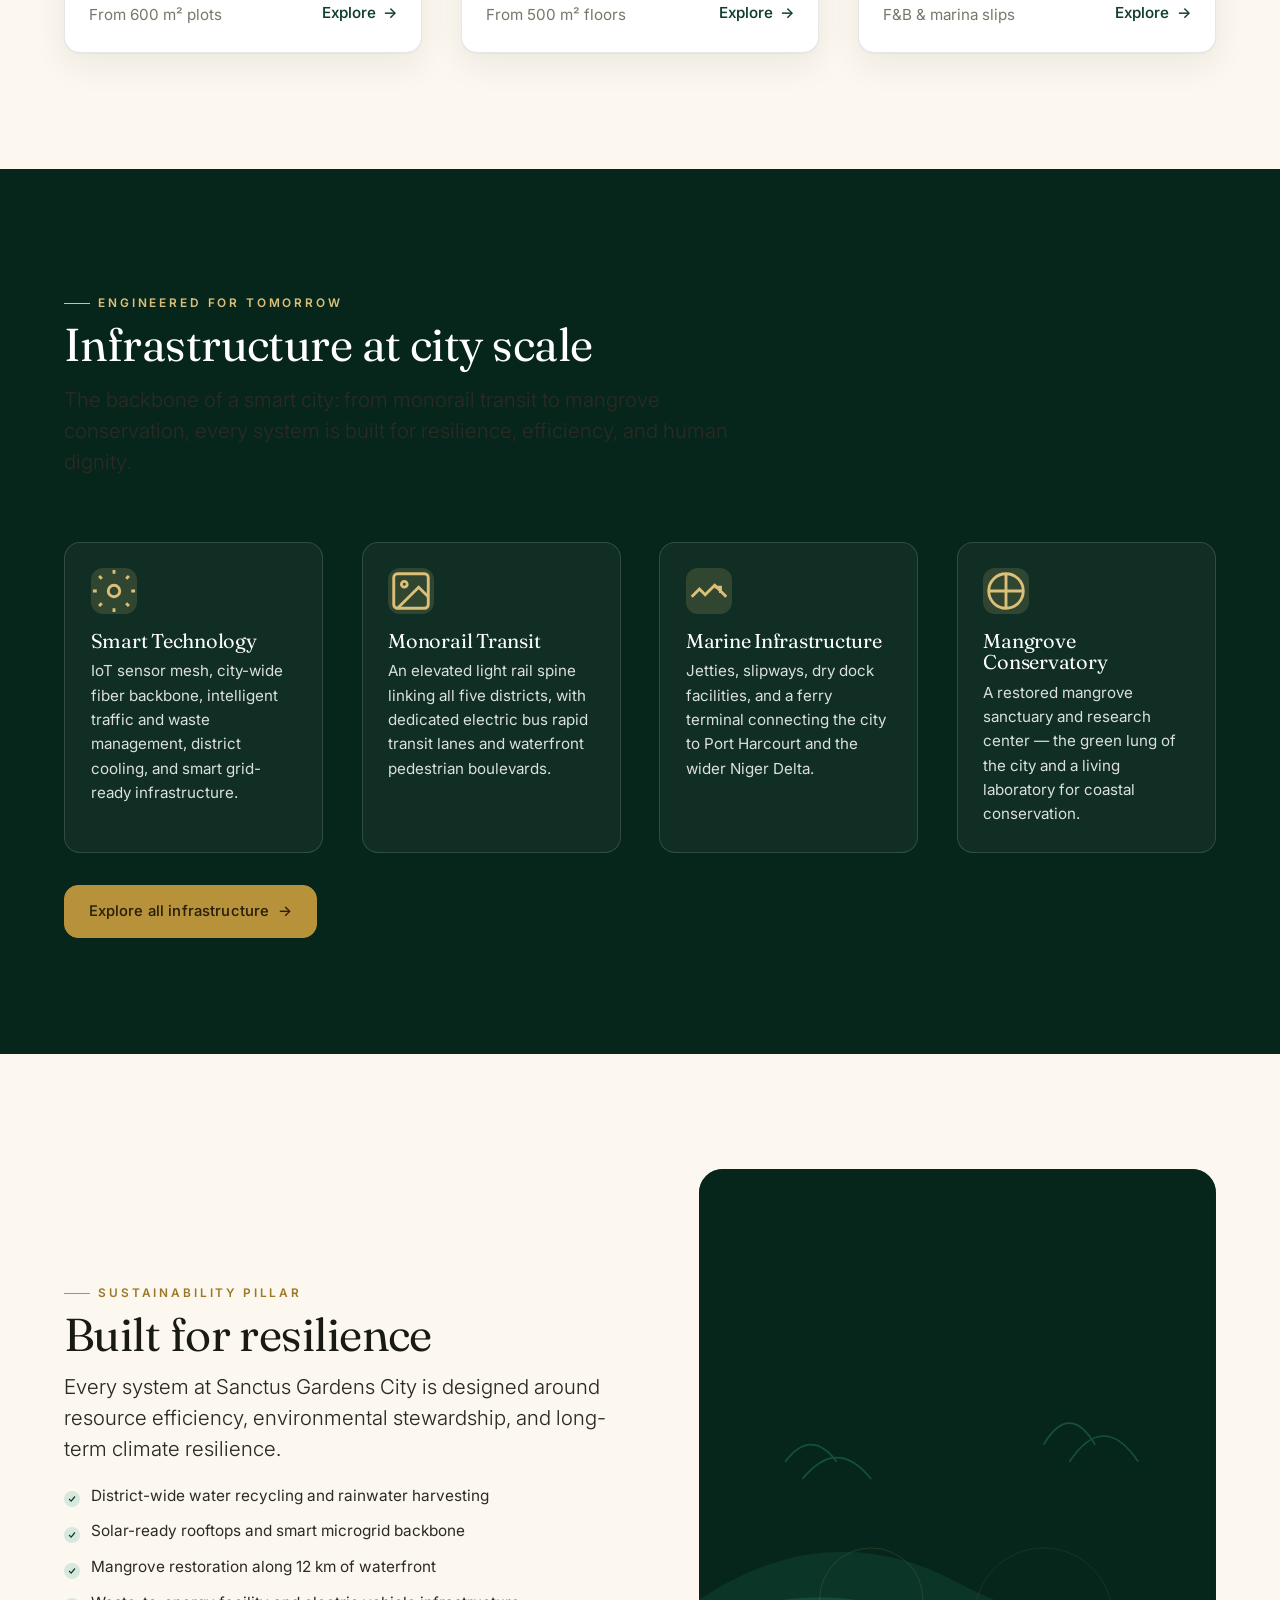
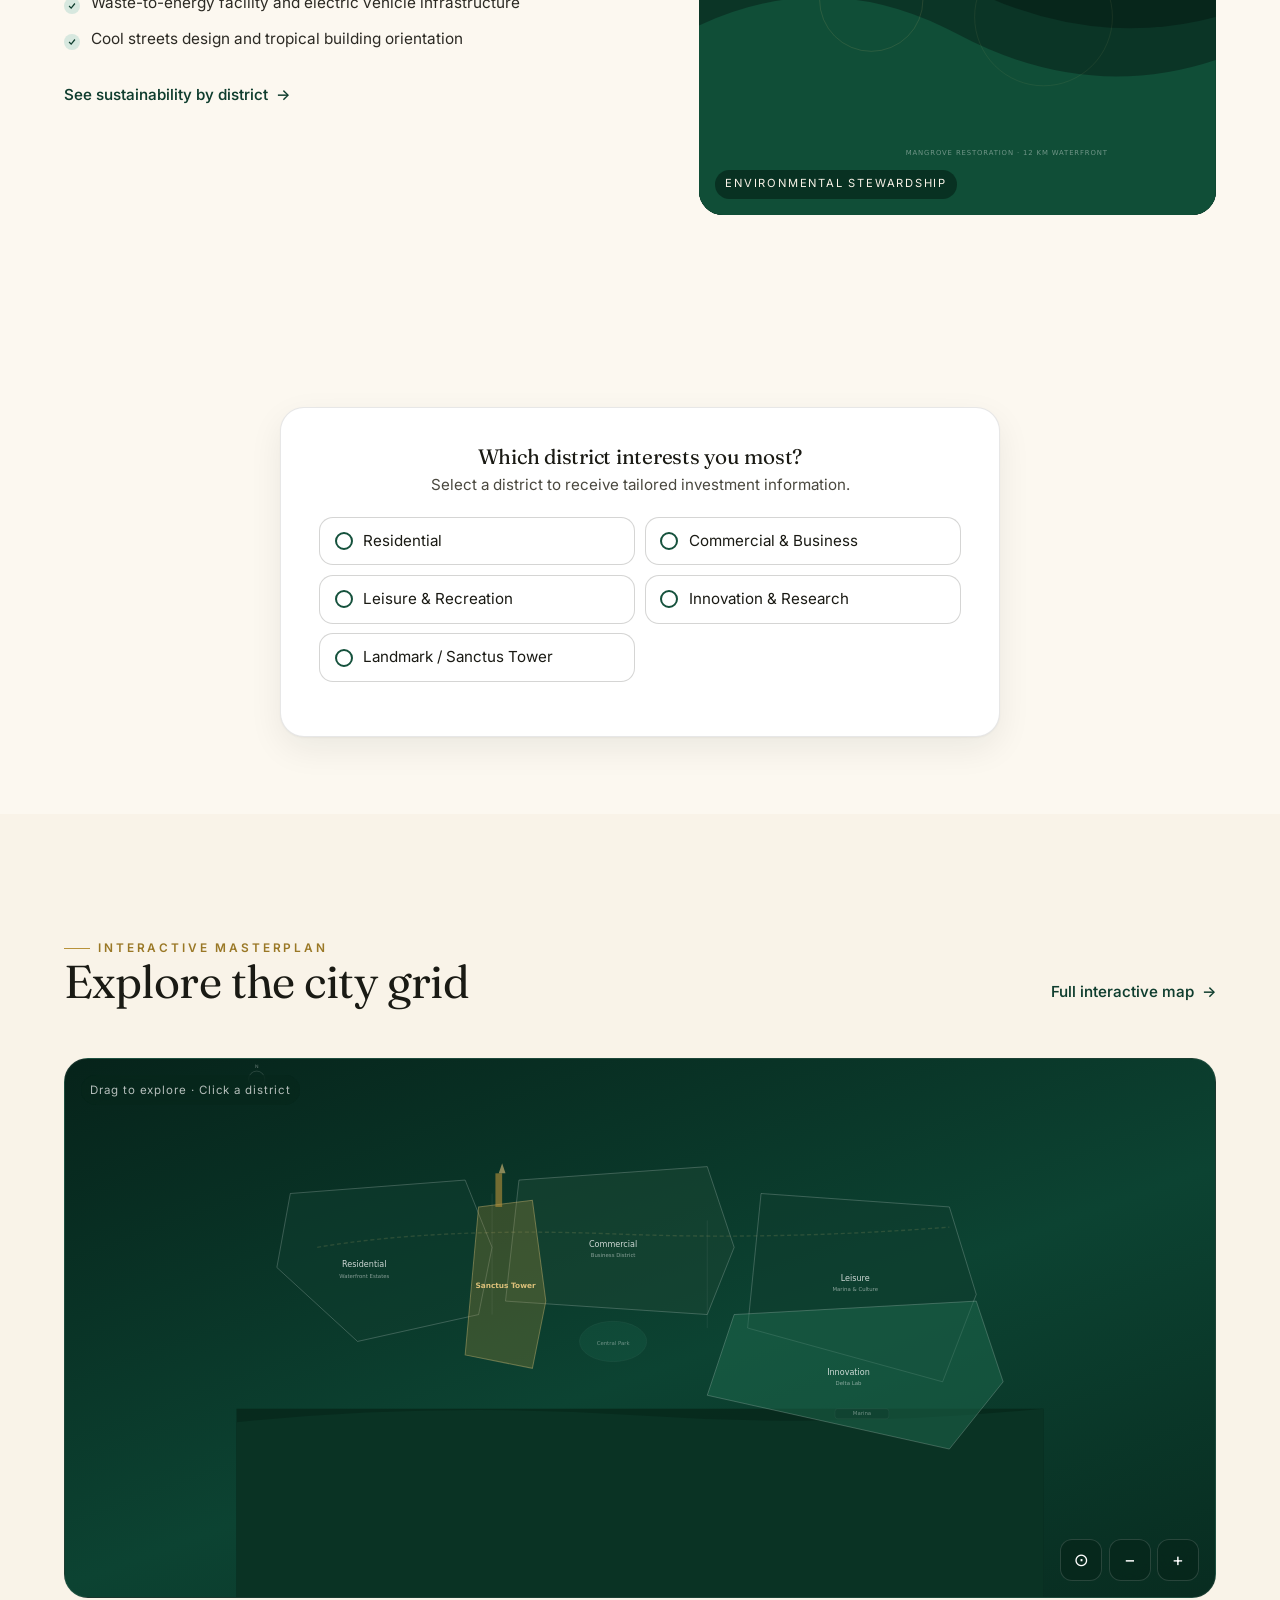
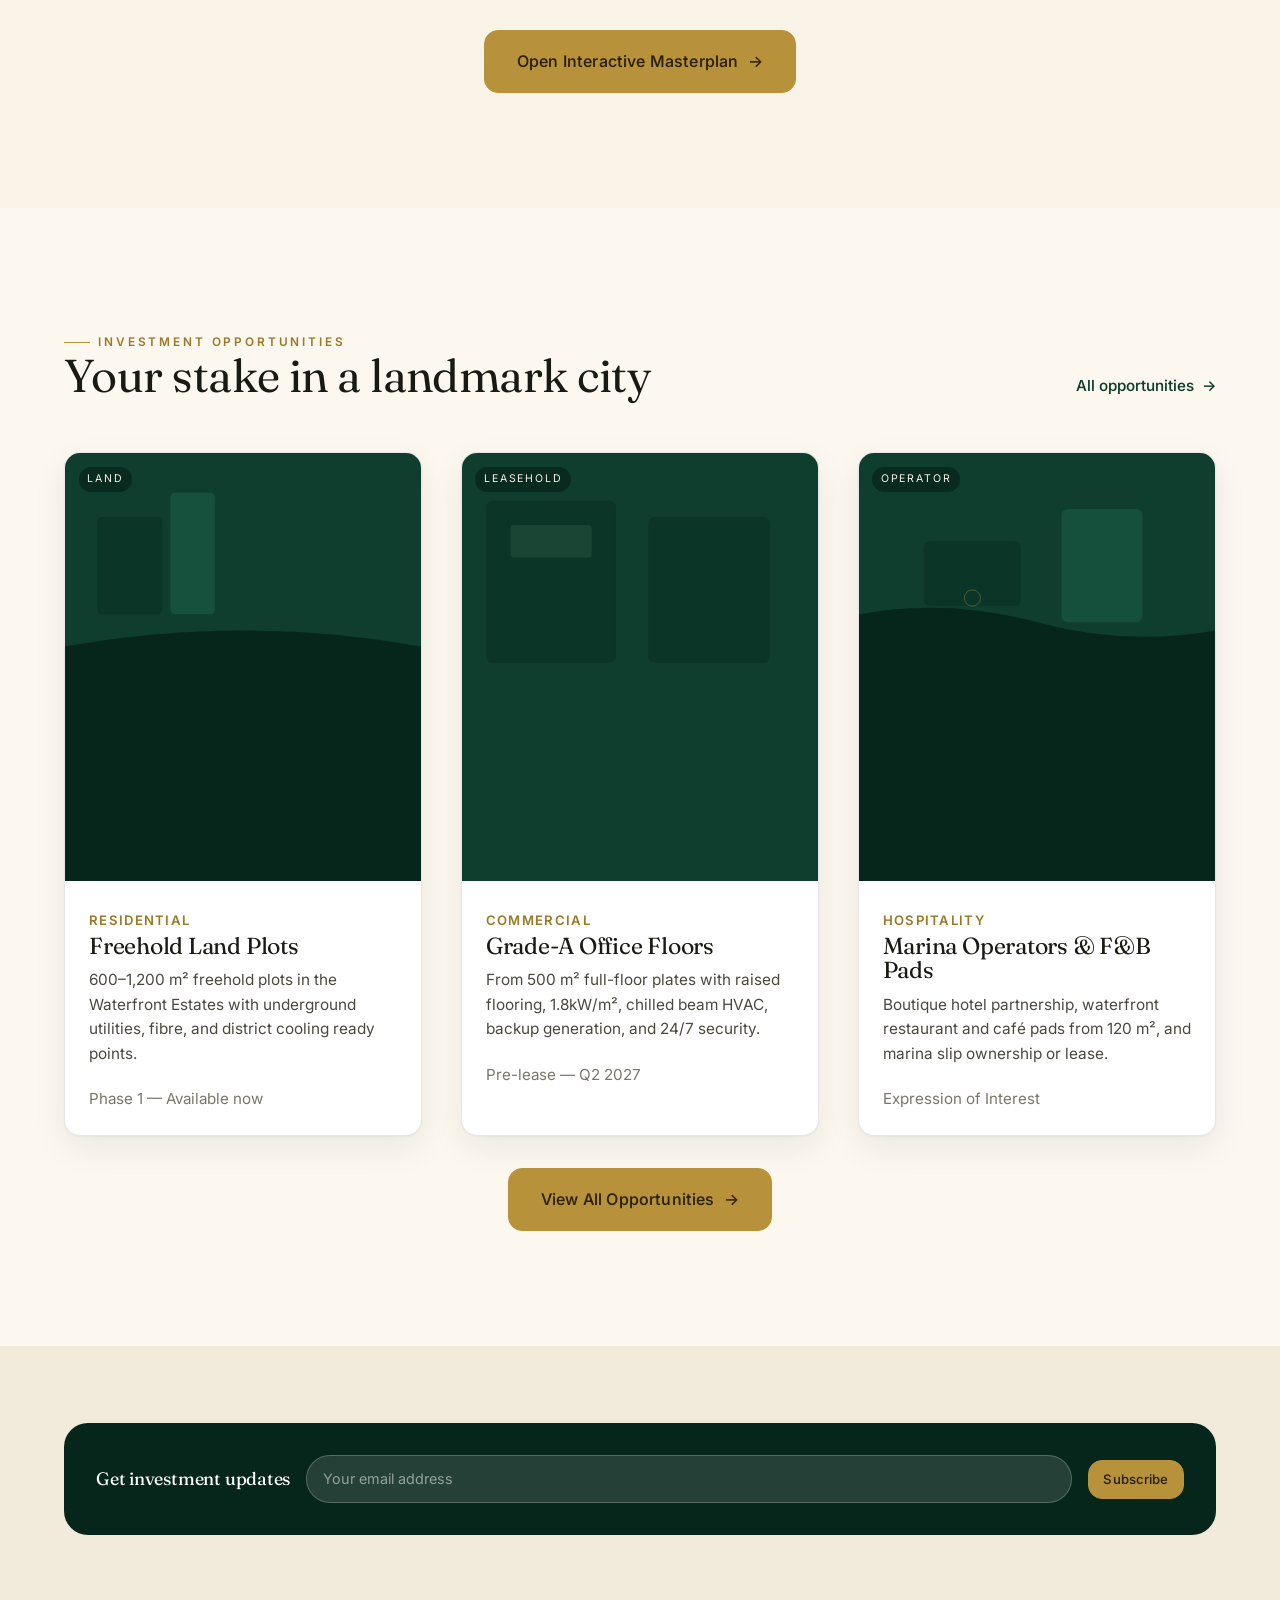
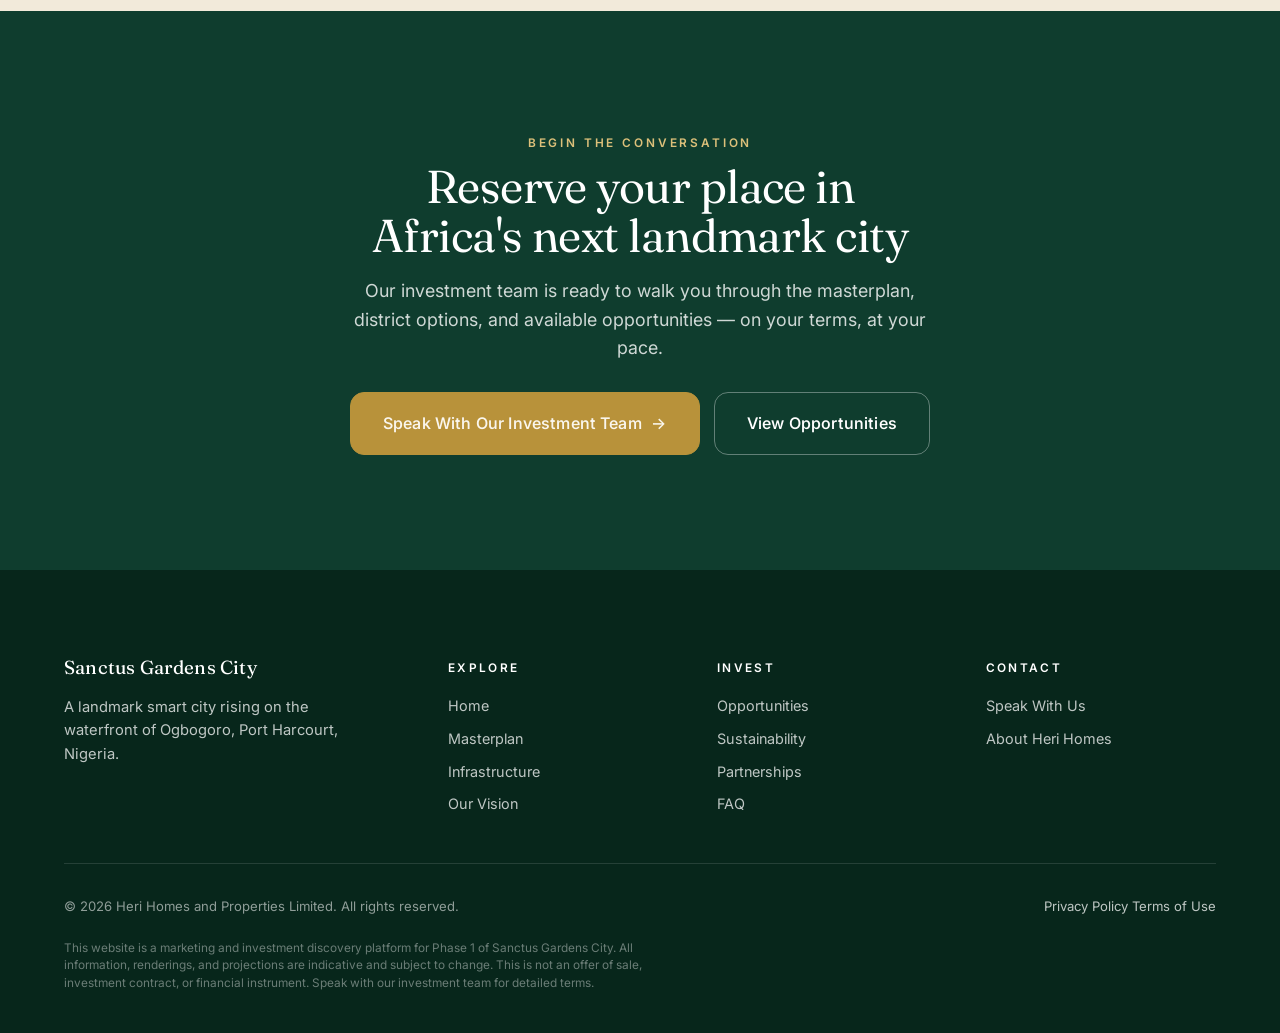
==== commit b08d65d1: "Remove Invest in Sanctus Gardens City CTA from all page footers - Removed footer-cta-band (h3 + butt" ====
--- a/index.html
+++ b/index.html
@@ -1,4 +1,4 @@
-<!DOCTYPE html>
+﻿<!DOCTYPE html>
 <html lang="en">
 <head>
 <meta charset="UTF-8">
@@ -462,6 +462,7 @@
       <div class="form-body" style="display:flex;gap:1rem;align-items:center;flex-wrap:wrap;width:100%">
         <h4>Get investment updates</h4>
         <input type="hidden" name="subject" value="Investment updates signup">
+        <input type="hidden" name="lead_type" value="newsletter_subscriber">
         <input type="email" name="email" required placeholder="Your email address" style="flex:1;min-width:200px;background:rgba(255,255,255,0.12);border:1px solid rgba(255,255,255,0.22);color:#fff;padding:0.7rem 1rem;border-radius:999px;font-size:0.9rem">
         <button type="submit" class="btn btn--gold btn--sm">Subscribe</button>
         <div class="form-status" style="display:none;width:100%;font-size:0.85rem;color:var(--gold-300)"></div>
@@ -491,10 +492,6 @@
 <!-- Footer -->
 <footer class="site-footer" role="contentinfo">
   <div class="container">
-    <div class="footer-cta-band">
-      <h3>Invest in Sanctus Gardens City</h3>
-      <a href="contact.html" class="btn btn--gold btn--lg" data-track="cta-footer-invest">Speak With Our Investment Team <span class="btn-arrow">→</span></a>
-    </div>
     <div class="footer-top">
       <div class="footer-brand">
         <a href="index.html" class="brand brand__name" style="color:#fff">Sanctus Gardens City</a>
@@ -541,3 +538,4 @@
 <script src="assets/js/main.js" defer></script>
 </body>
 </html>
+
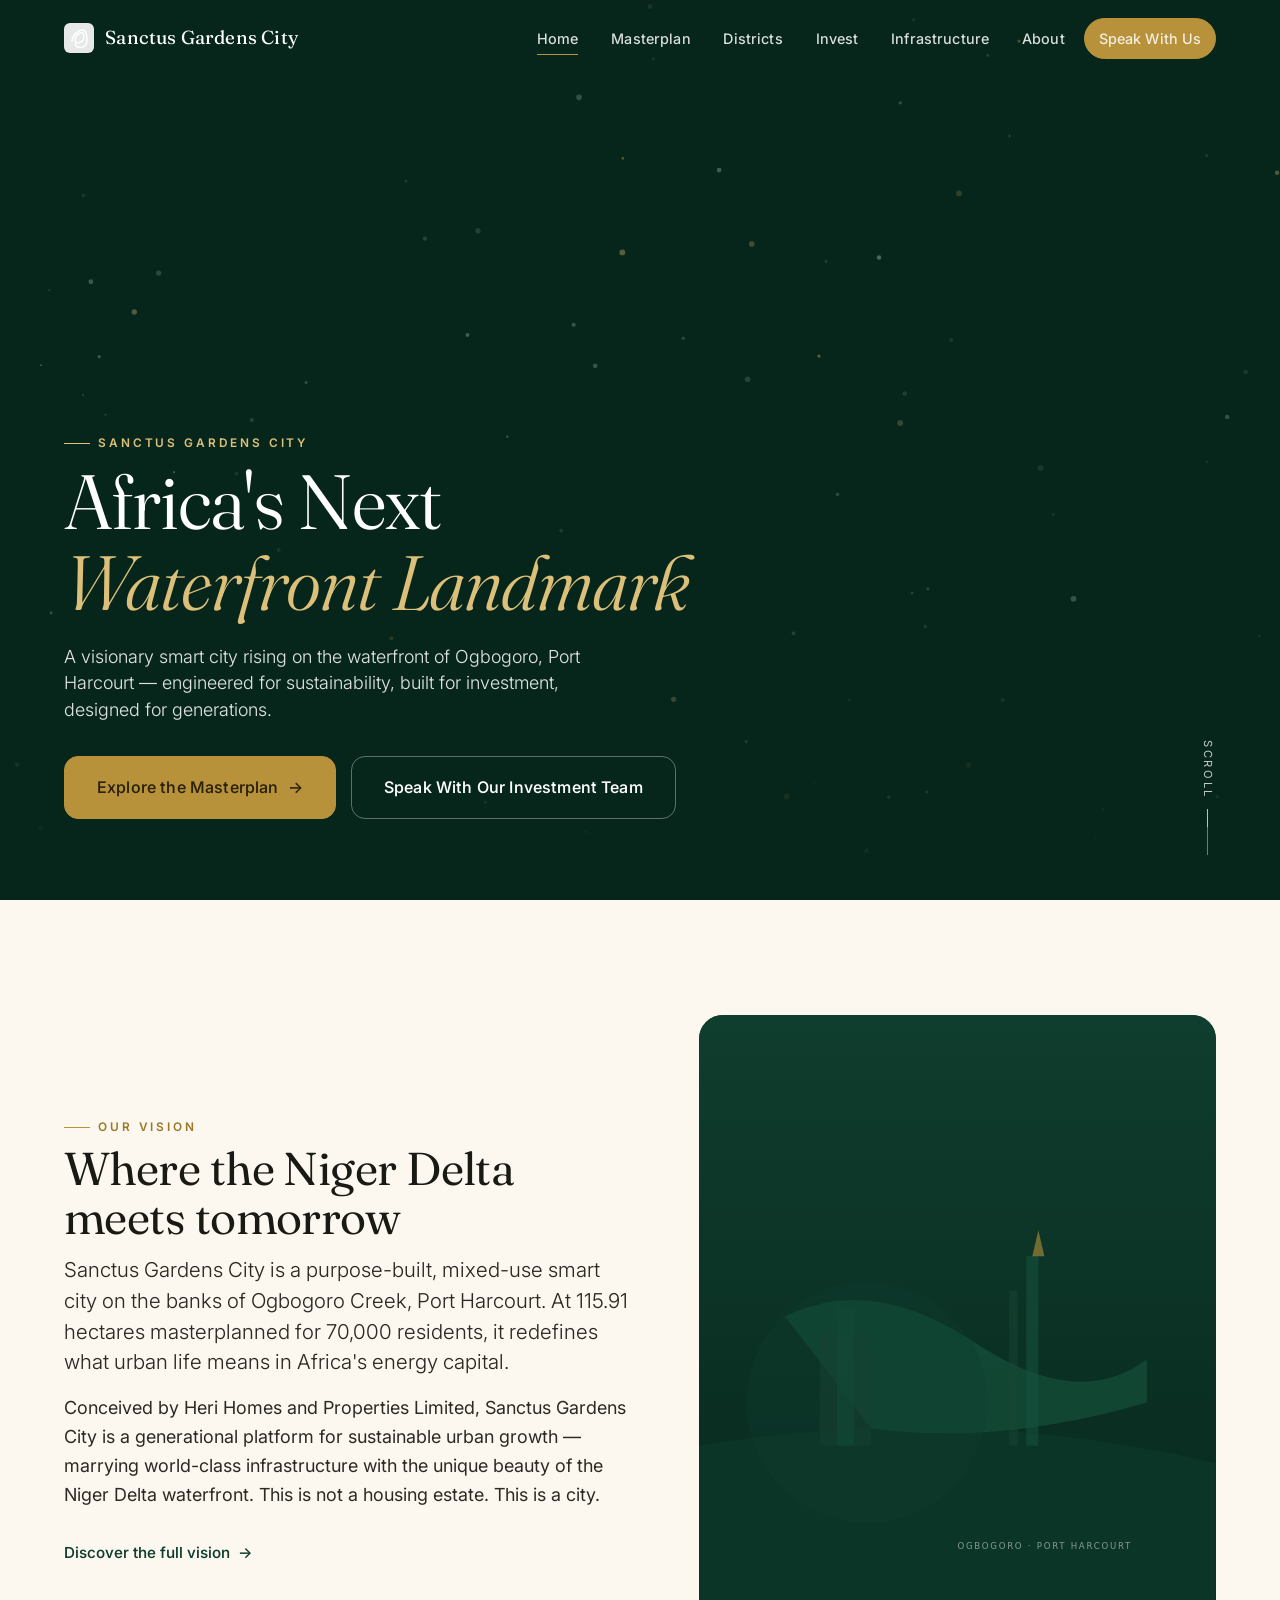
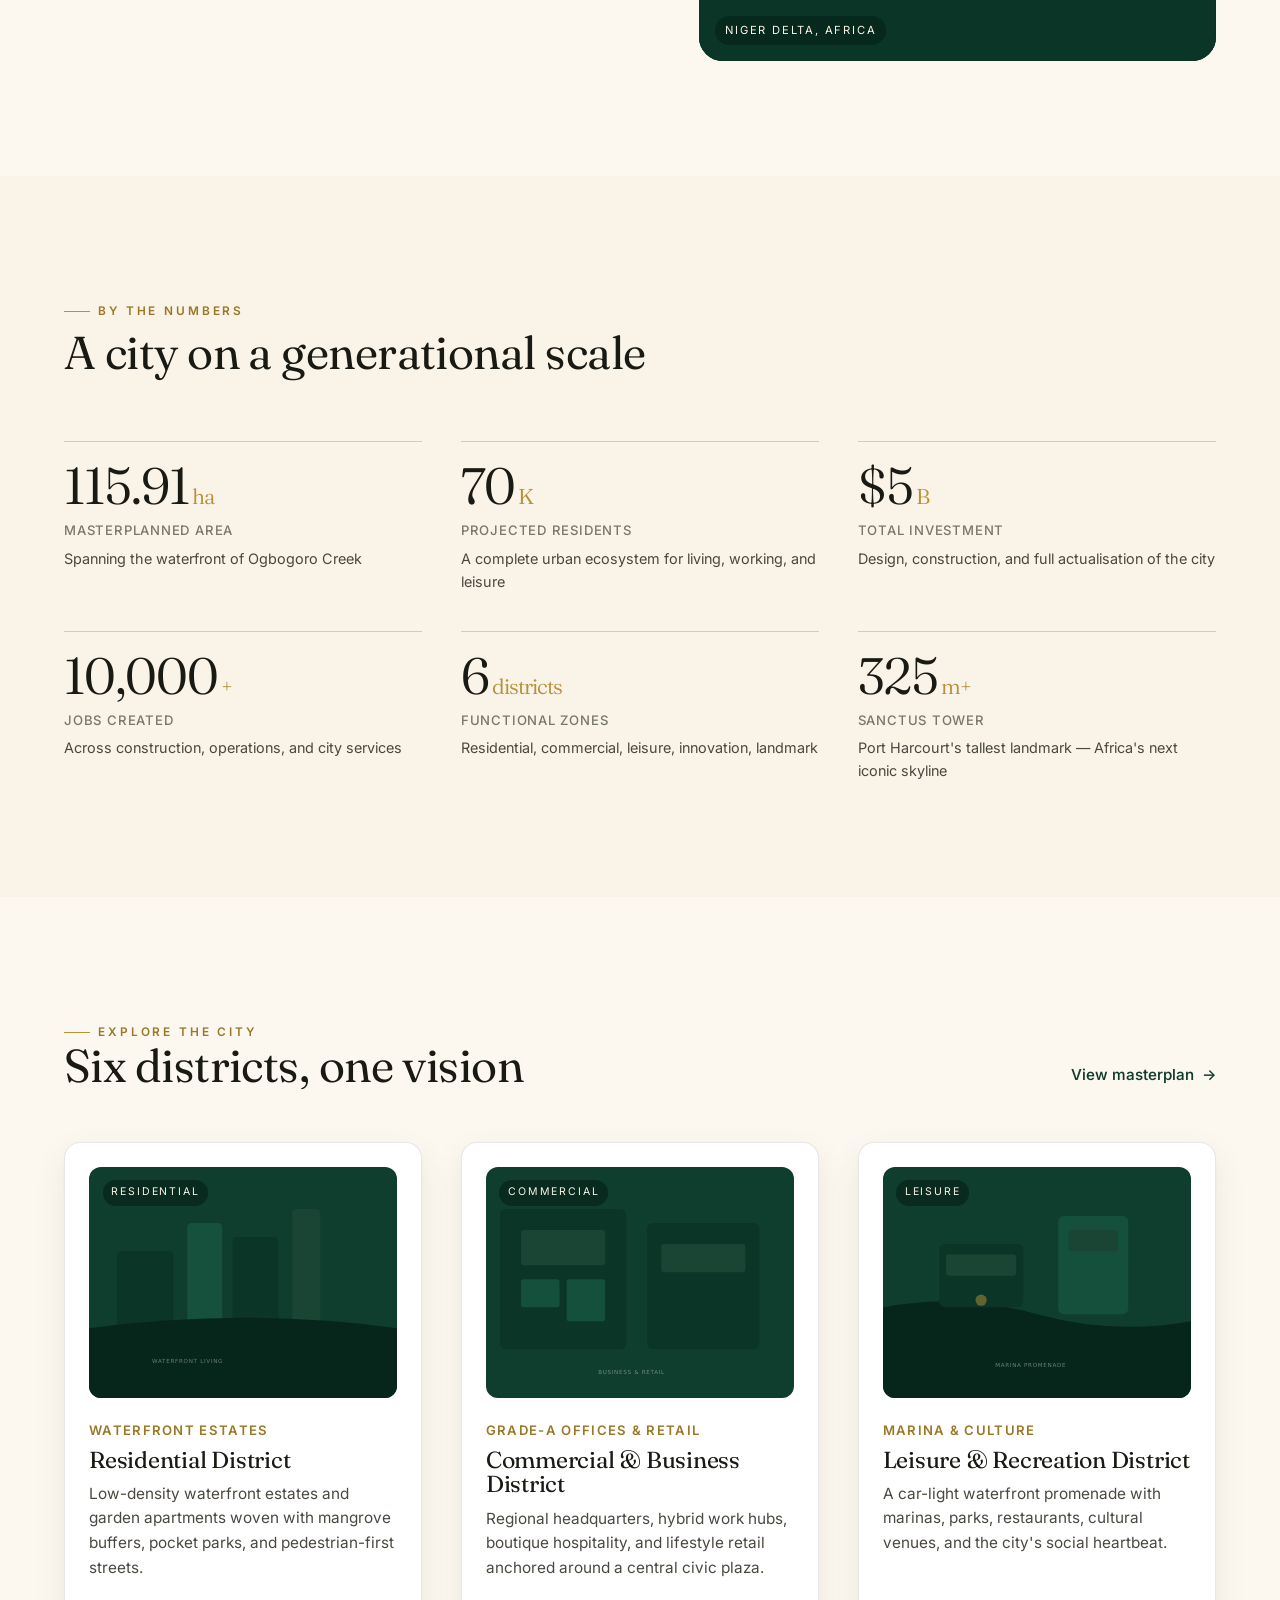
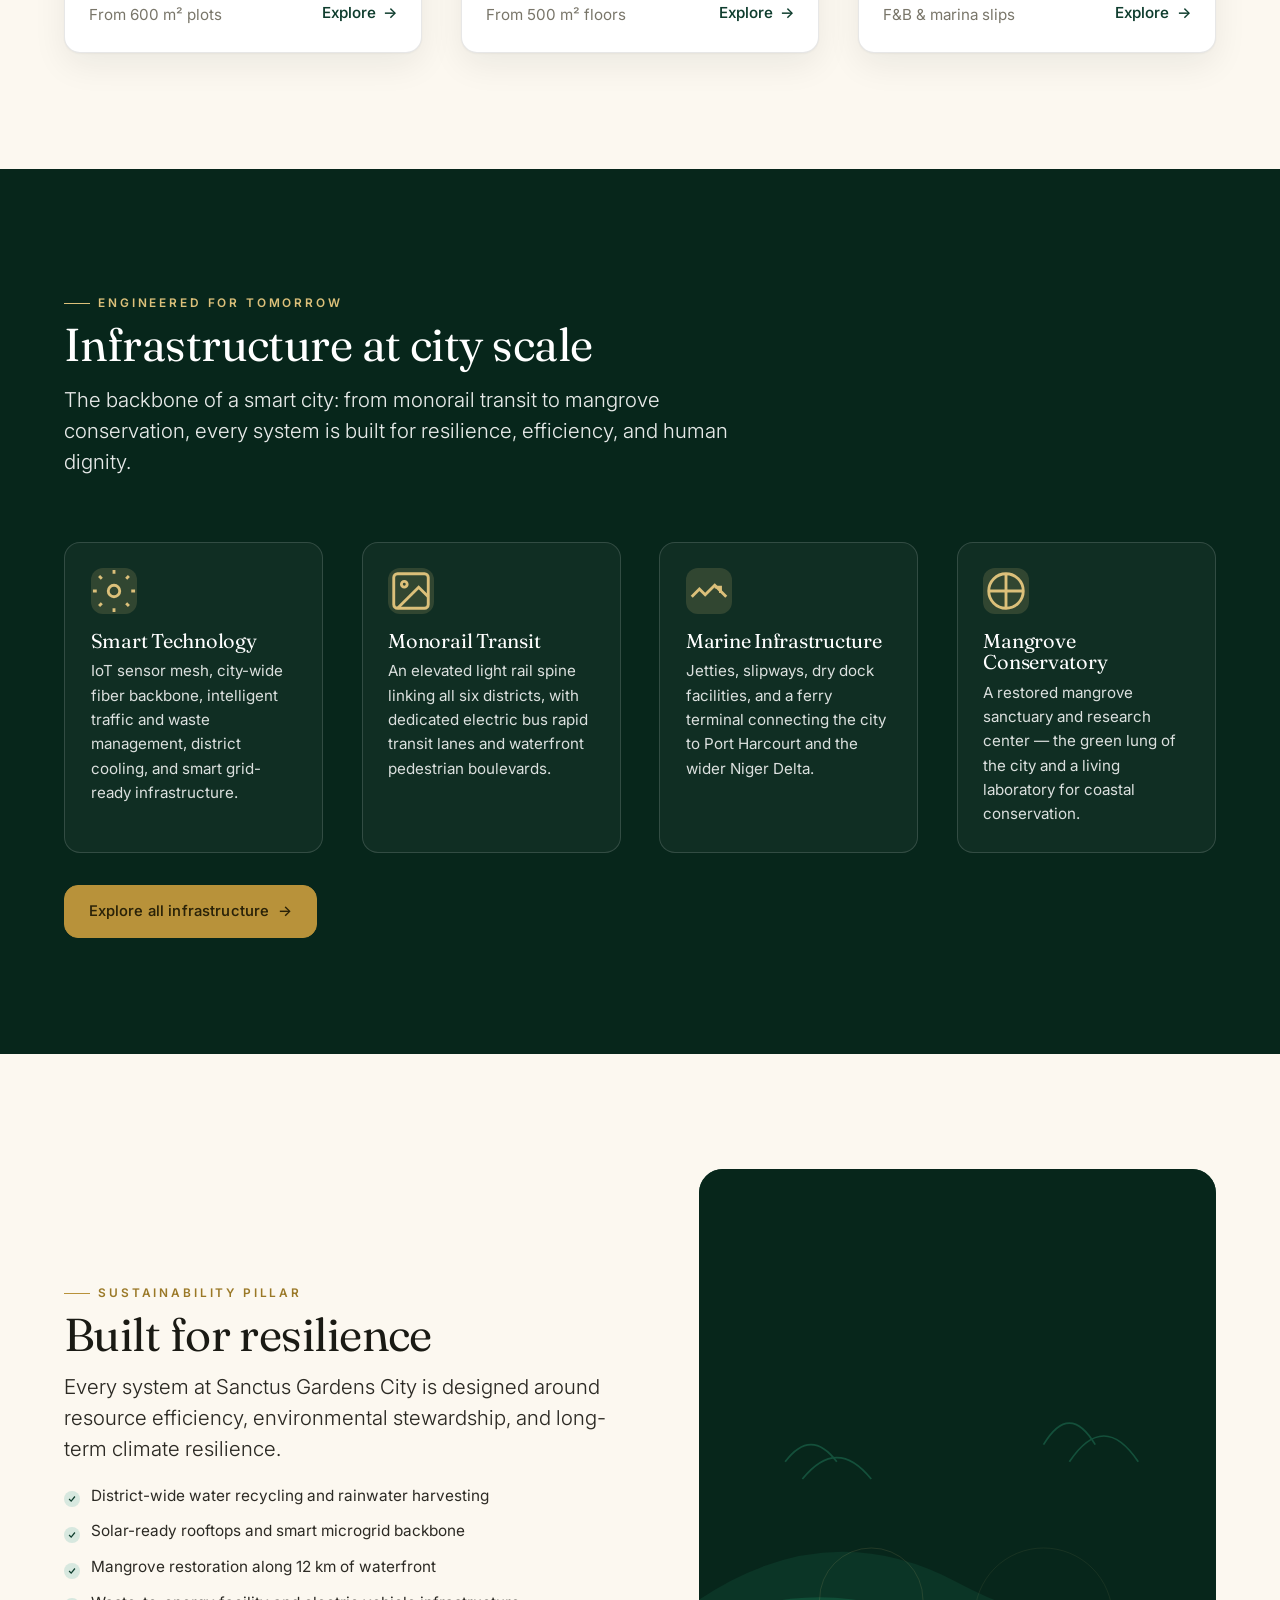
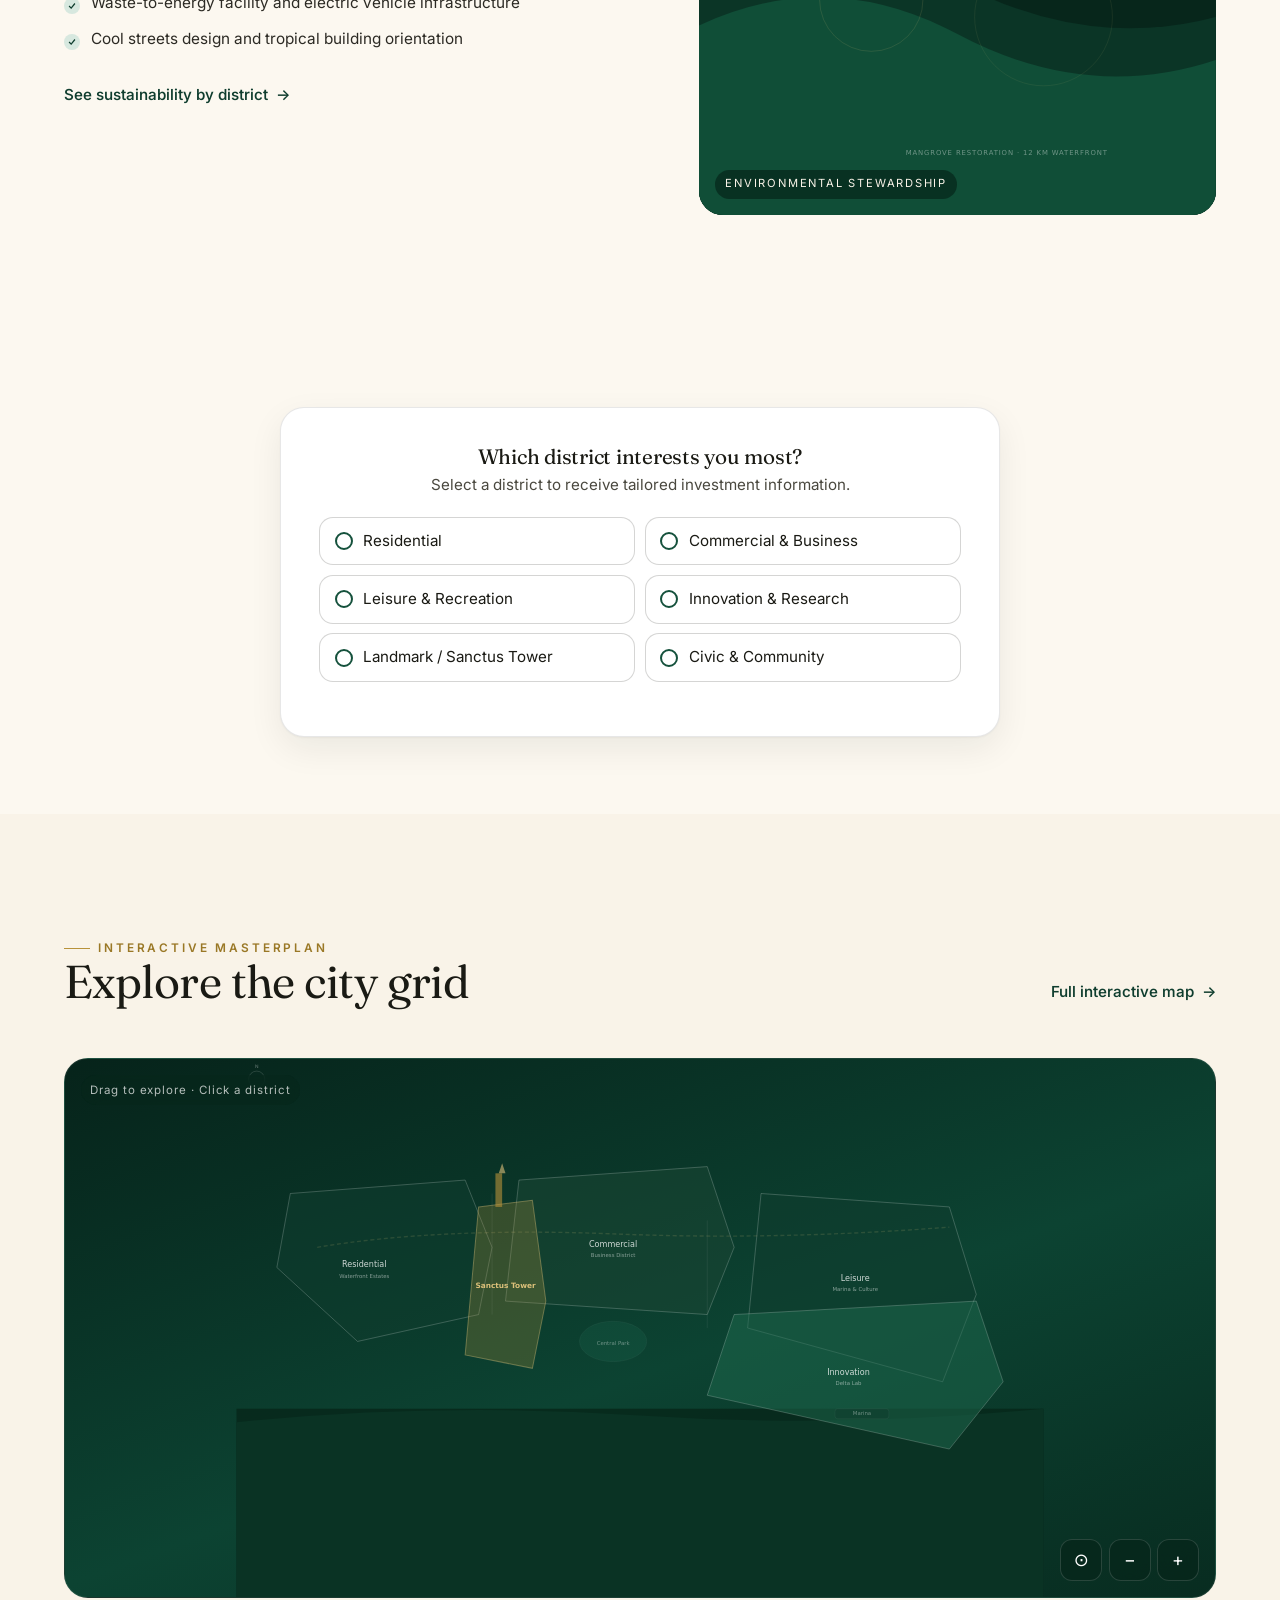
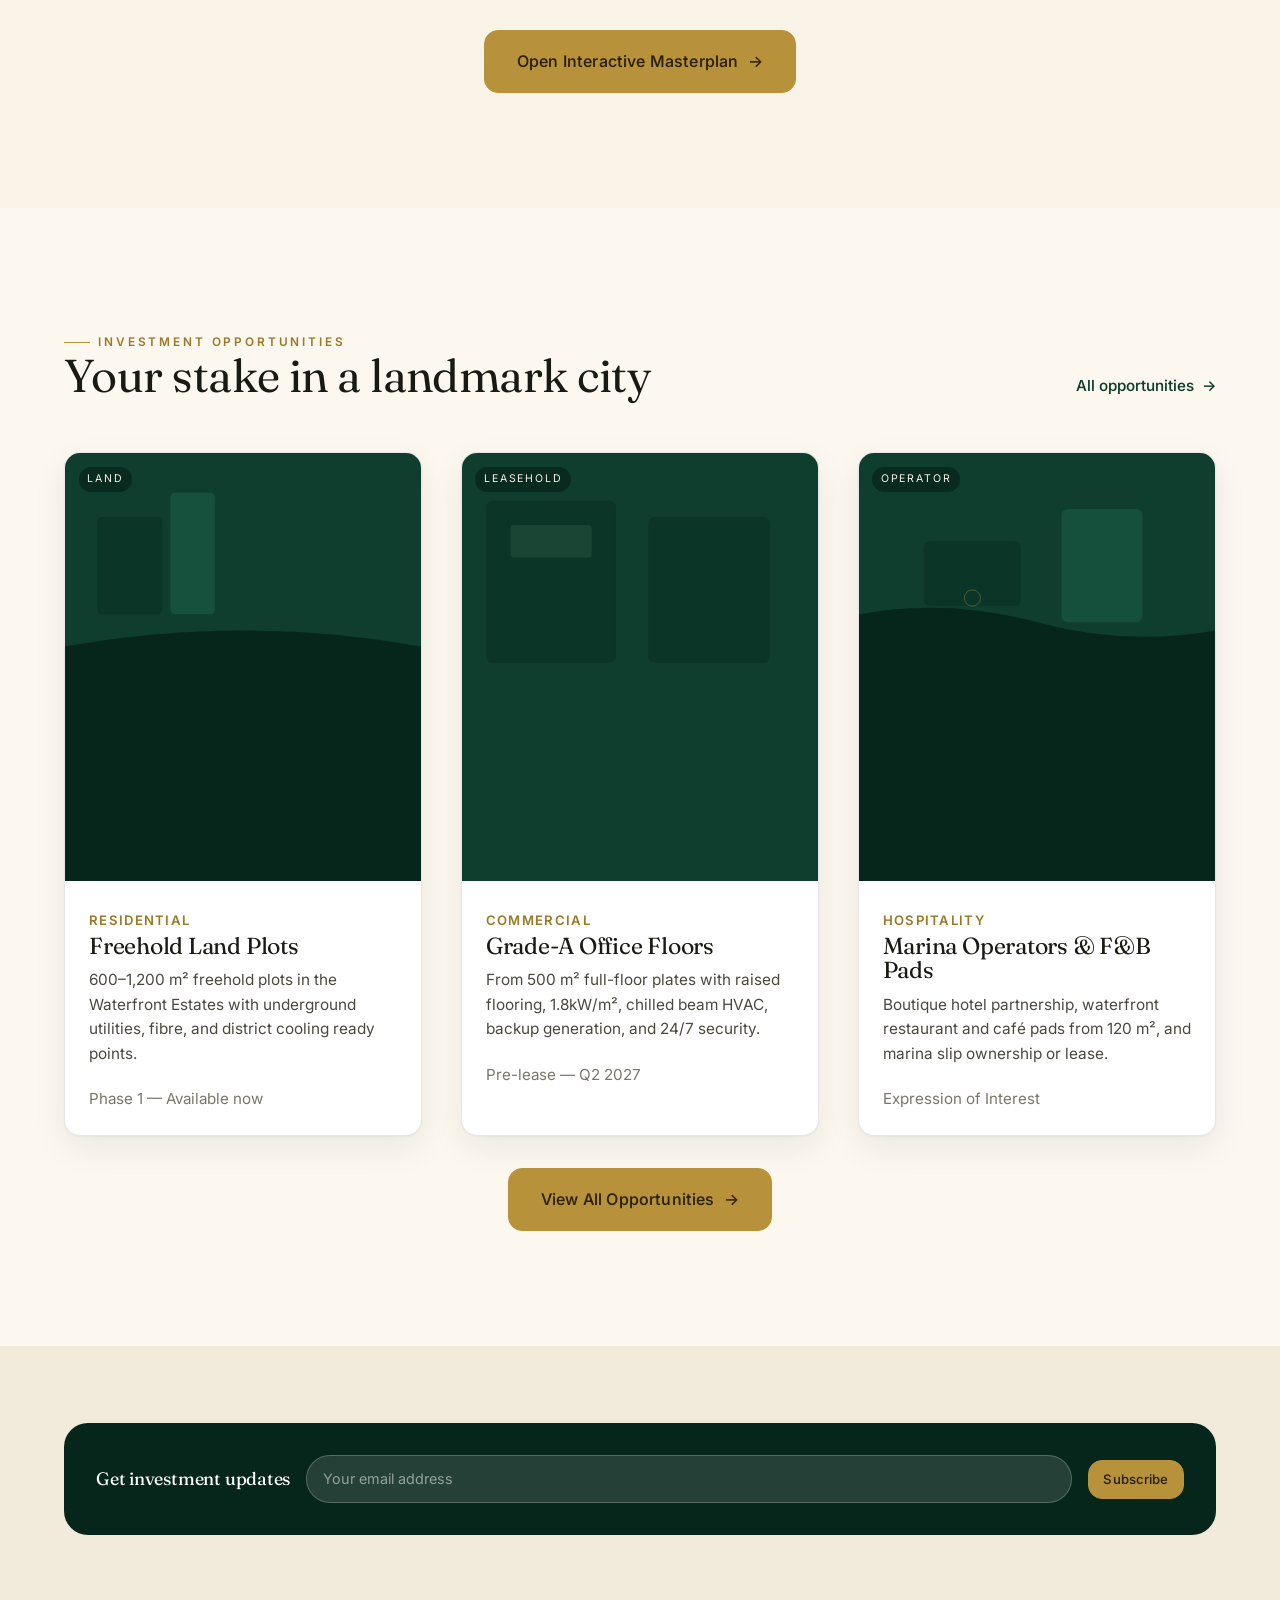
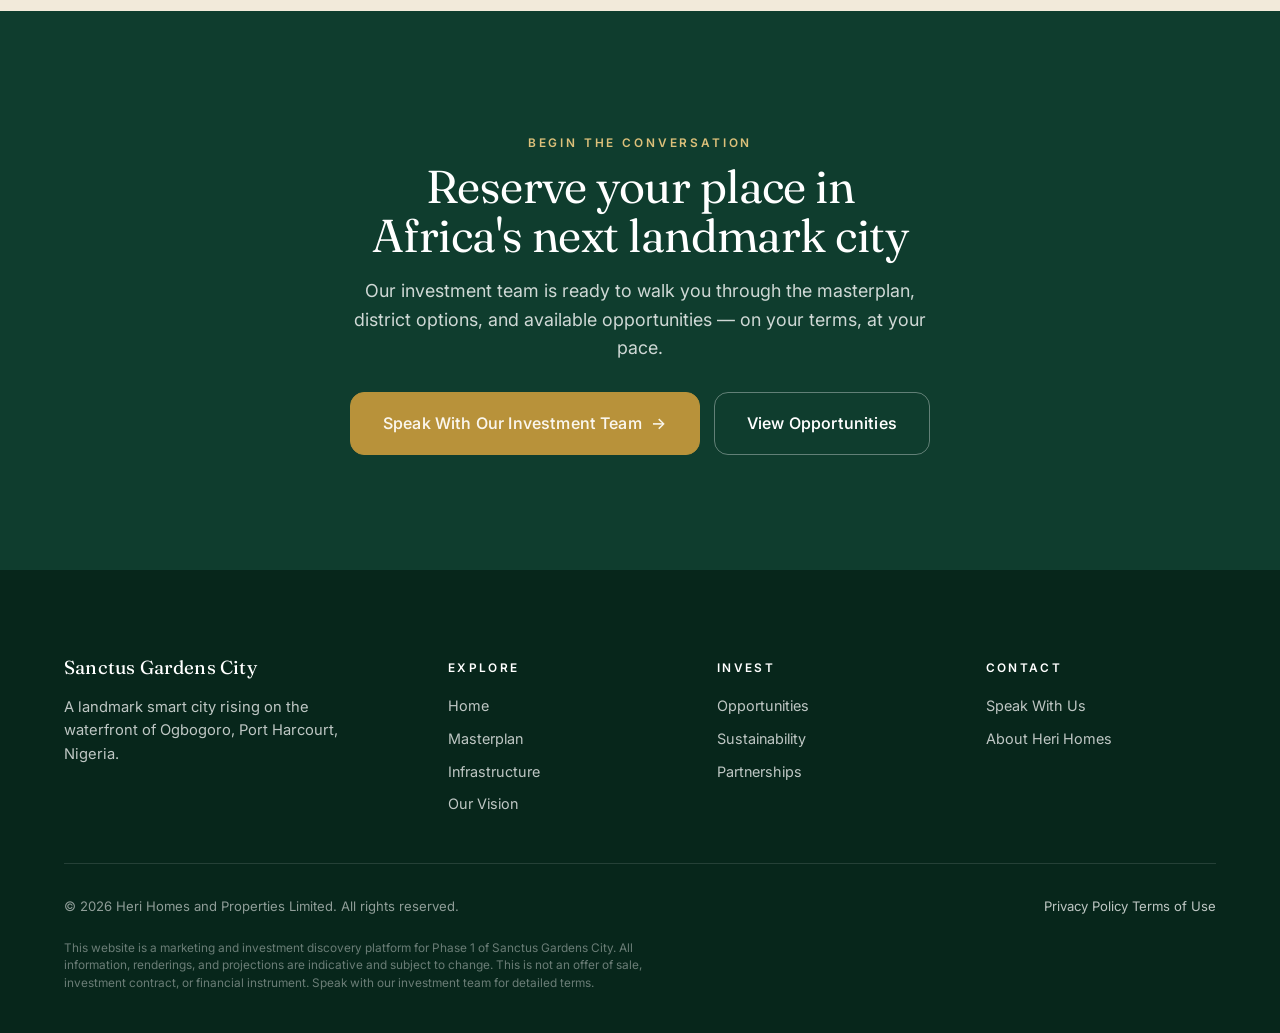
==== commit bfdd0154: "@ SGC: Six districts update, BT-1 copy, leadership profiles, and Claude automations - Added Civic & " ====
--- a/index.html
+++ b/index.html
@@ -31,6 +31,7 @@
     <a href="district.html?id=leisure" class="mobile-nav__link">Leisure</a>
     <a href="district.html?id=innovation" class="mobile-nav__link">Innovation</a>
     <a href="district.html?id=landmark" class="mobile-nav__link">Landmark</a>
+    <a href="district.html?id=civic" class="mobile-nav__link">Civic &amp; Community</a>
   </div>
   <div class="mobile-nav__group">
     <h5>Opportunities</h5>
@@ -146,7 +147,7 @@
         <div class="stat__desc">Across construction, operations, and city services</div>
       </div>
       <div class="stat">
-        <div class="stat__num">5<span class="unit">districts</span></div>
+        <div class="stat__num">6<span class="unit">districts</span></div>
         <div class="stat__label">Functional Zones</div>
         <div class="stat__desc">Residential, commercial, leisure, innovation, landmark</div>
       </div>
@@ -165,7 +166,7 @@
     <div class="section__title-row">
       <div>
         <span class="eyebrow">Explore the City</span>
-        <h2>Five districts, one vision</h2>
+        <h2>Six districts, one vision</h2>
       </div>
       <a href="masterplan.html" class="text-link" data-track="section-view-masterplan">View masterplan <span class="btn-arrow">→</span></a>
     </div>
@@ -256,7 +257,7 @@
       <div class="pillar">
         <div class="pillar__icon"><svg viewBox="0 0 24 24" fill="none" stroke="currentColor" stroke-width="1.5"><rect x="3" y="3" width="18" height="18" rx="2"/><circle cx="8.5" cy="8.5" r="1.5"/><path d="M21 15l-5-5L5 21"/></svg></div>
         <h3>Monorail Transit</h3>
-        <p>An elevated light rail spine linking all five districts, with dedicated electric bus rapid transit lanes and waterfront pedestrian boulevards.</p>
+        <p>An elevated light rail spine linking all six districts, with dedicated electric bus rapid transit lanes and waterfront pedestrian boulevards.</p>
       </div>
       <div class="pillar">
         <div class="pillar__icon"><svg viewBox="0 0 24 24" fill="none" stroke="currentColor" stroke-width="1.5"><path d="M3 15l4-4 3 3 5-5 6 6"/><path d="M15 10h3v3"/></svg></div>
@@ -325,6 +326,7 @@
         <label class="poll__opt" data-district="leisure"><span class="poll__dot"></span> Leisure &amp; Recreation</label>
         <label class="poll__opt" data-district="innovation"><span class="poll__dot"></span> Innovation &amp; Research</label>
         <label class="poll__opt" data-district="landmark"><span class="poll__dot"></span> Landmark / Sanctus Tower</label>
+        <label class="poll__opt" data-district="civic"><span class="poll__dot"></span> Civic &amp; Community</label>
       </div>
       <p class="soft mt-2" style="font-size:0.85rem;text-align:center" id="poll-result"></p>
     </div>
@@ -367,6 +369,7 @@
               <text x="910" y="470" fill="#fff" font-size="12" font-family="system-ui" font-weight="500" text-anchor="middle" opacity="0.8">Innovation</text>
               <text x="910" y="485" fill="rgba(255,255,255,0.5)" font-size="8" font-family="system-ui" text-anchor="middle">Delta Lab</text>
             </g>
+            <!-- civic district needs an SVG polygon added here — deferred, requires manual SVG work -->
             <g class="district" data-district="landmark" data-name="Landmark District" data-tag="Sanctus Tower" style="cursor:pointer">
               <path d="M360 220 L440 210 L460 360 L440 460 L340 440Z" fill="rgba(184,146,58,0.25)" stroke="rgba(220,192,122,0.4)" stroke-width="1.5"/>
               <rect x="385" y="170" width="10" height="50" fill="#B8923A" opacity="0.6"/>
@@ -512,7 +515,6 @@
           <li><a href="opportunity.html">Opportunities</a></li>
           <li><a href="sustainability.html">Sustainability</a></li>
           <li><a href="partnerships.html">Partnerships</a></li>
-          <li><a href="faq.html">FAQ</a></li>
         </ul>
       </div>
       <div class="footer-col">
--- a/assets/css/style.css
+++ b/assets/css/style.css
@@ -125,6 +125,7 @@
 .bg-soft { background: var(--bg-soft); }
 .bg-dark { background: var(--brand-deep); color: var(--on-dark); }
 .bg-dark h1, .bg-dark h2, .bg-dark h3, .bg-dark h4 { color: #fff; }
+.bg-dark .lead, .bg-green .lead { color: rgba(255,255,255,0.9); }
 .bg-green { background: var(--green-700); color: var(--on-dark); }
 .bg-green h1, .bg-green h2, .bg-green h3 { color: #fff; }
 
@@ -242,6 +243,7 @@
   font-size: 0.9rem; font-weight: 480; letter-spacing: 0.01em;
   color: var(--charcoal-700);
   border-radius: var(--r-pill);
+  position: relative;
   transition: color 0.3s var(--ease), background 0.3s var(--ease);
 }
 .nav__link:hover { color: var(--ink); background: rgba(15, 61, 46, 0.06); }
@@ -309,6 +311,25 @@
 .bg-dark p.soft, .bg-green p.soft, .bg-dark .soft, .bg-green .soft { color: rgba(255,255,255,0.72); }
 .bg-dark .stat__desc, .bg-green .stat__desc { color: rgba(255,255,255,0.72); }
 .stat__desc { font-size: 0.9rem; color: var(--text-soft); margin-top: 0.35rem; }
+
+/* Card modifier for institutional stat tiles (BT-1 investment case) */
+.stat--card {
+  background: var(--surface);
+  border: 1px solid var(--line);
+  border-radius: var(--r-lg);
+  padding: 1.5rem;
+  box-shadow: var(--shadow-card);
+  border-top: none;
+  padding-top: 1.5rem;
+}
+
+/* ---------- Opportunity cards ---------- */
+.opp-card { flex-direction: row; gap: 1.6rem; align-items: stretch; }
+.opp-card__media { flex: 0 0 280px; border-radius: var(--r); overflow: hidden; background: var(--green-800); min-height: 200px; }
+.opp-card__media svg { width: 100%; height: 100%; display: block; }
+.card[id^="opp-"] { flex-direction: row !important; gap: 1.6rem !important; align-items: stretch !important; }
+.card[id^="opp-"] > div:first-child { flex: 0 0 280px !important; }
+.card[id^="opp-"] > div:first-child svg { width: 100%; height: auto; }
 
 /* ---------- Cards ---------- */
 .card {
@@ -620,6 +641,10 @@
   .form-grid { grid-template-columns: 1fr; }
   .opp-bar { grid-template-columns: 1fr 1fr; }
   .invest-grid { grid-template-columns: 1fr; }
+  .card[id^="opp-"] { flex-direction: column !important; gap: 1rem !important; }
+  .card[id^="opp-"] > div:first-child, .opp-card__media { flex: 0 0 auto !important; width: 100% !important; min-height: 180px !important; }
+  .card[id^="opp-"] > div:first-child svg, .opp-card__media svg { width: 100%; height: auto; }
+  .opp-card { flex-direction: column; gap: 1rem; }
 }
 @media (max-width: 560px) {
   .footer-top { grid-template-columns: 1fr; }
@@ -629,4 +654,32 @@
   .modal__body { padding: 1.4rem; padding-top: 2.2rem; }
   .unlock-cta { flex-direction: column; align-items: stretch; }
   .unlock-cta .btn { width: 100%; justify-content: center; }
-}
+  .pagehero { padding-top: calc(var(--nav-h) + 32px); padding-bottom: clamp(36px, 5vw, 50px); }
+  .pagehero__inner h1 { font-size: clamp(1.8rem, 8vw, 2.4rem); }
+  h2 { font-size: clamp(1.5rem, 6vw, 2rem); }
+  .masterplan__hud--tl { display: none; }
+  .masterplan__hud--tr { top: 0.5rem; right: 0.5rem; }
+  .masterplan__hud--tr .mp-legend { font-size: 0.65rem; padding: 0.4rem 0.5rem; gap: 0.2rem; }
+  .mp-hint { display: none; }
+  .hero__title { font-size: clamp(2rem, 10vw, 2.8rem); }
+  .pillar { padding: 1rem; }
+  .card { padding: 1rem; }
+  .section { padding-block: clamp(40px, 8vw, 60px); }
+  .section__head { margin-bottom: clamp(20px, 4vw, 32px); }
+  .hero__sub { font-size: 0.95rem; }
+  .crumbs { font-size: 0.72rem; }
+  .grid { gap: 16px; }
+  .pillar p { font-size: 0.88rem; }
+  .card__text { font-size: 0.88rem; }
+  .card__media { aspect-ratio: 16/10; }
+  .card__title { font-size: 1.2rem; }
+  .poll__mini h4 { font-size: 1rem; width: 100%; }
+  .poll__mini .form-body { flex-direction: column; align-items: stretch; }
+  .poll__mini .form-body input { min-width: 0; }
+  .hero__cta-row .btn { width: 100%; justify-content: center; }
+  .hero__cta-row { flex-direction: column; gap: 0.7rem; }
+  .section__title-row { flex-direction: column; align-items: flex-start; gap: 0.8rem; }
+  .brand__name { font-size: 1rem; }
+  .mobile-nav__link { font-size: 1.4rem; }
+  .masterplan { min-height: 50vh; }
+}
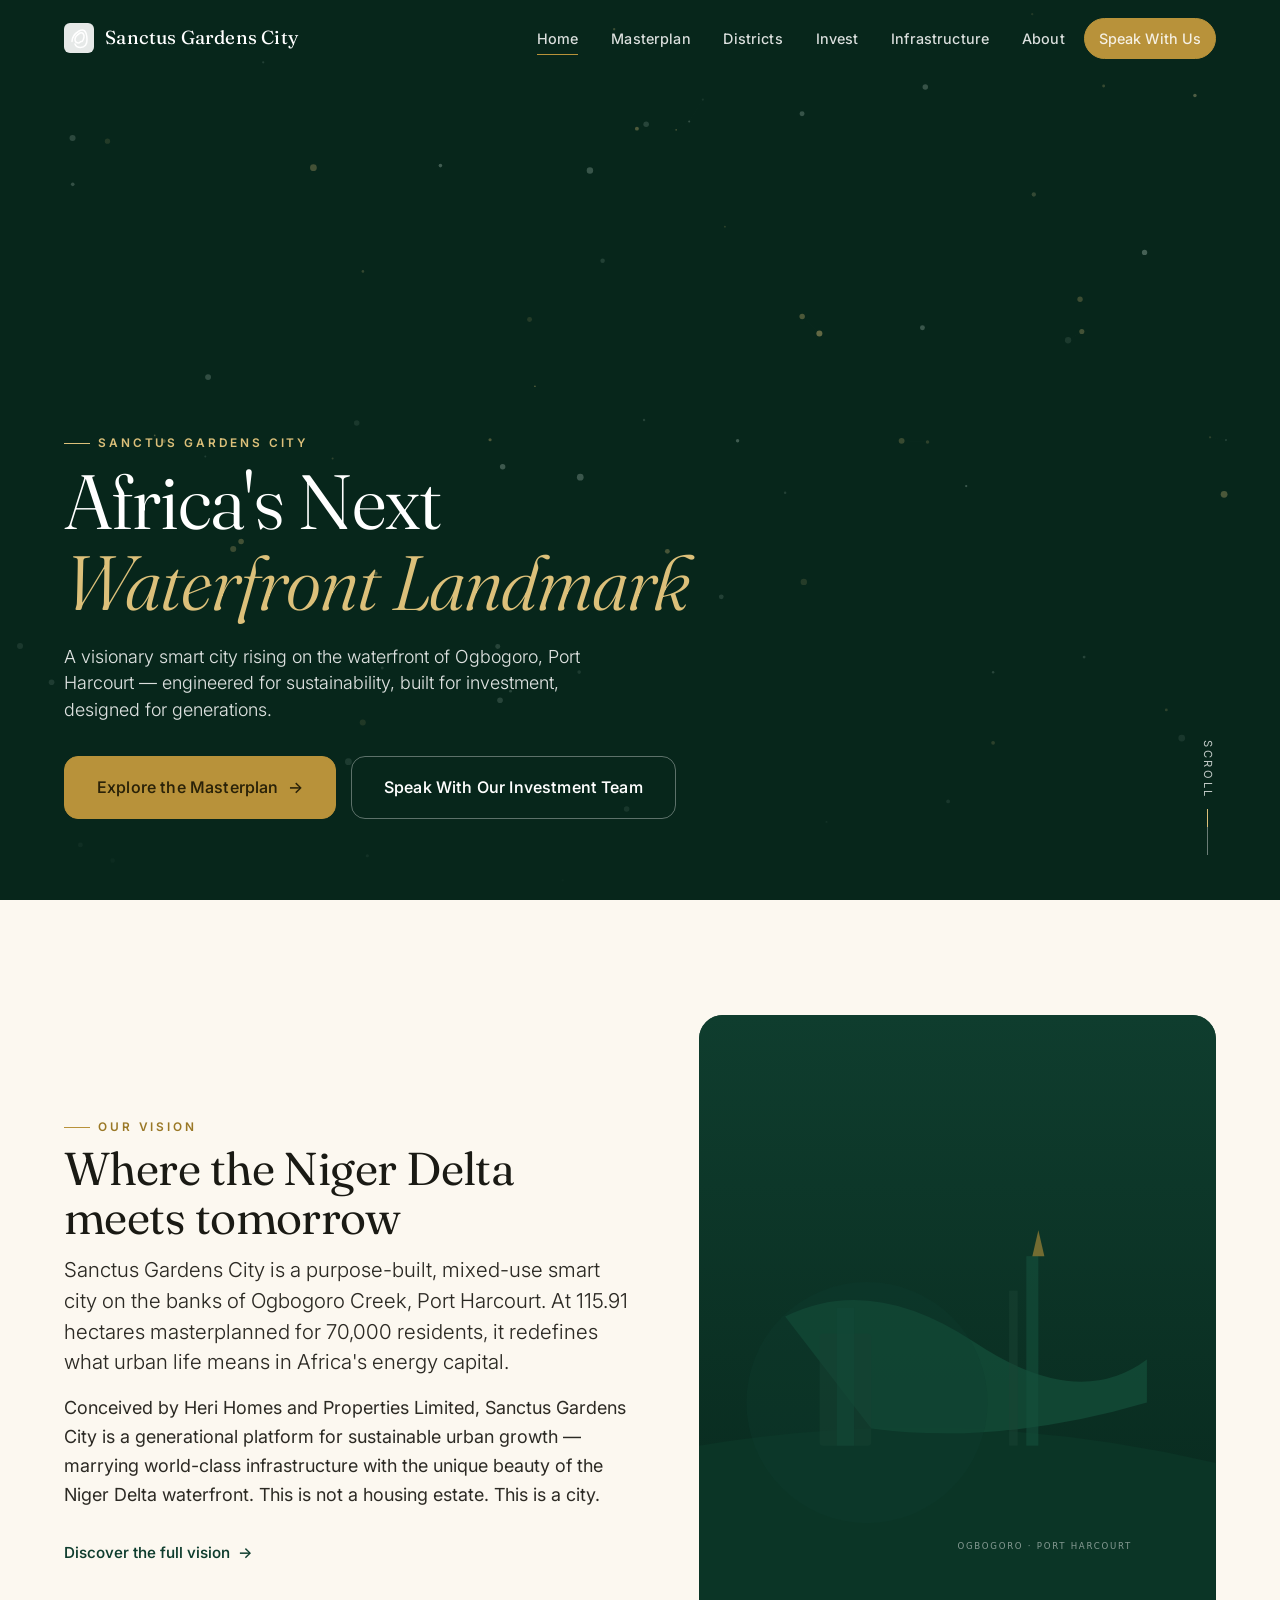
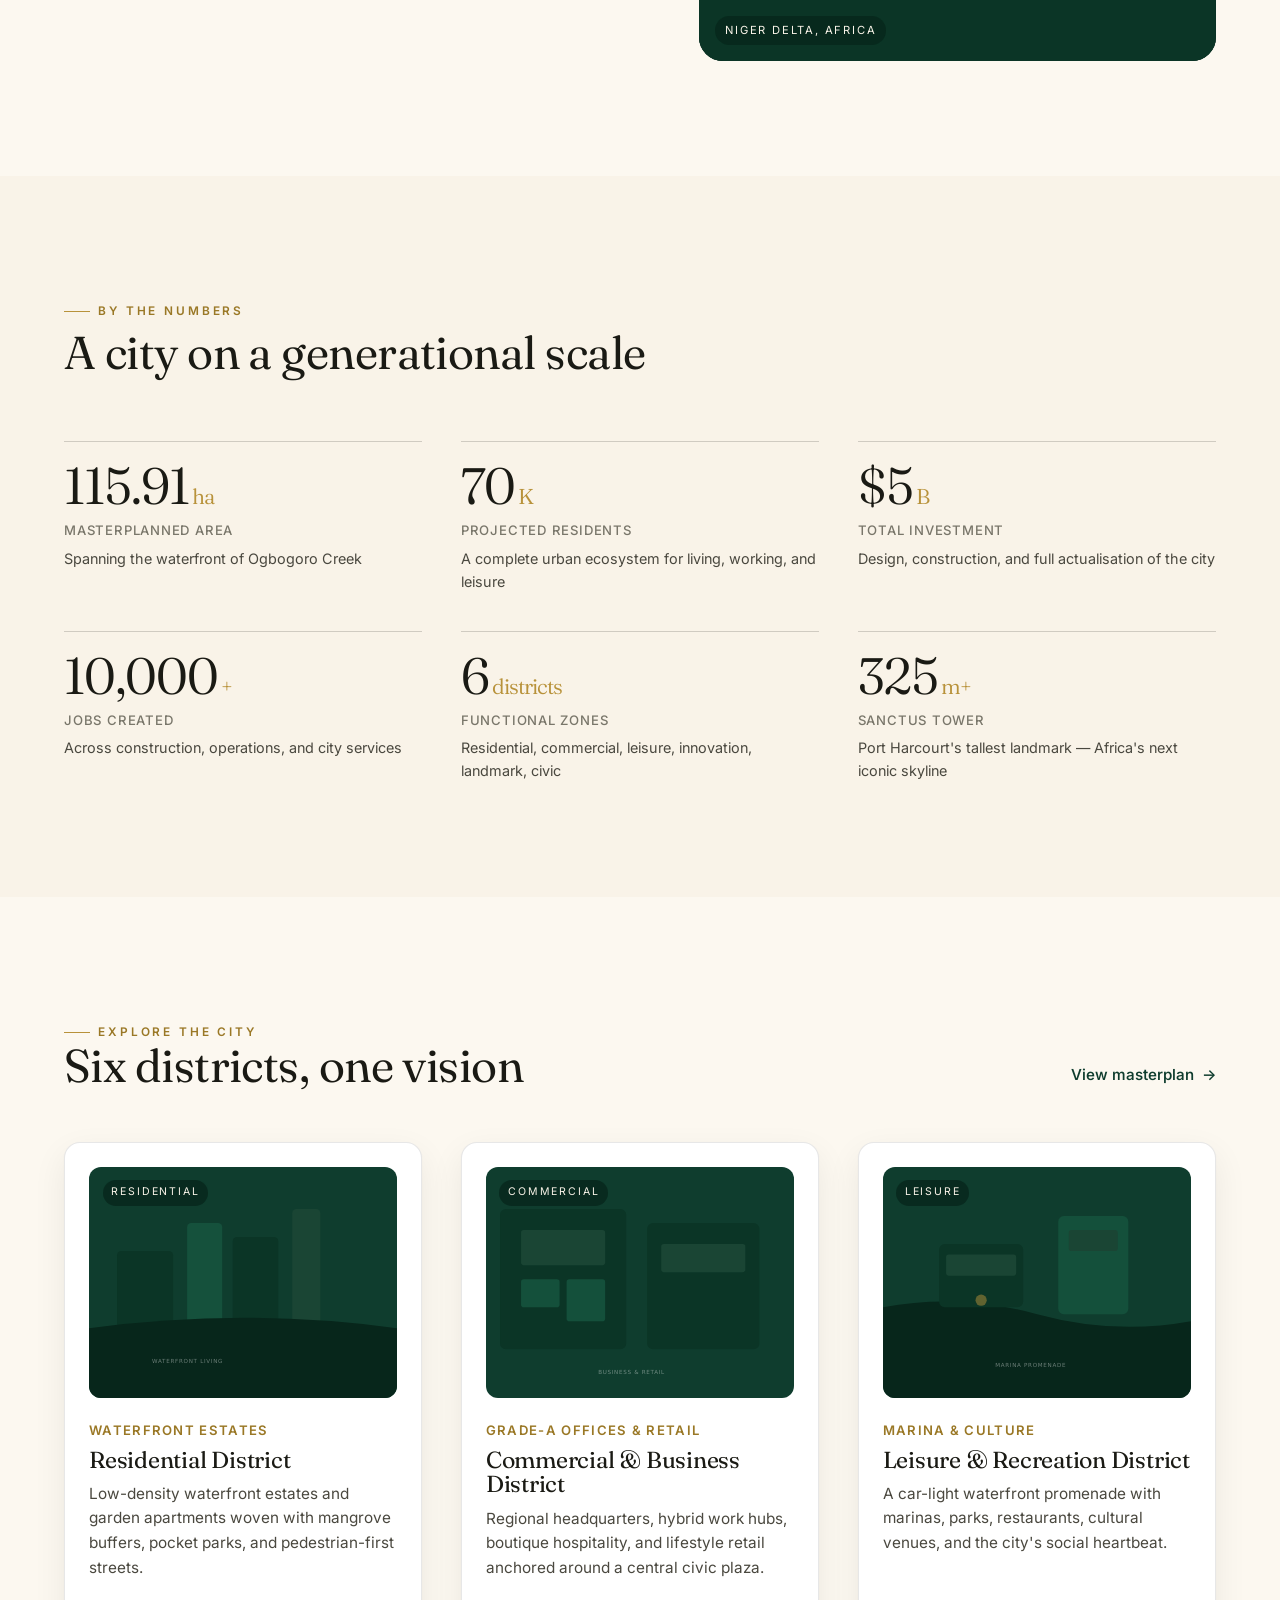
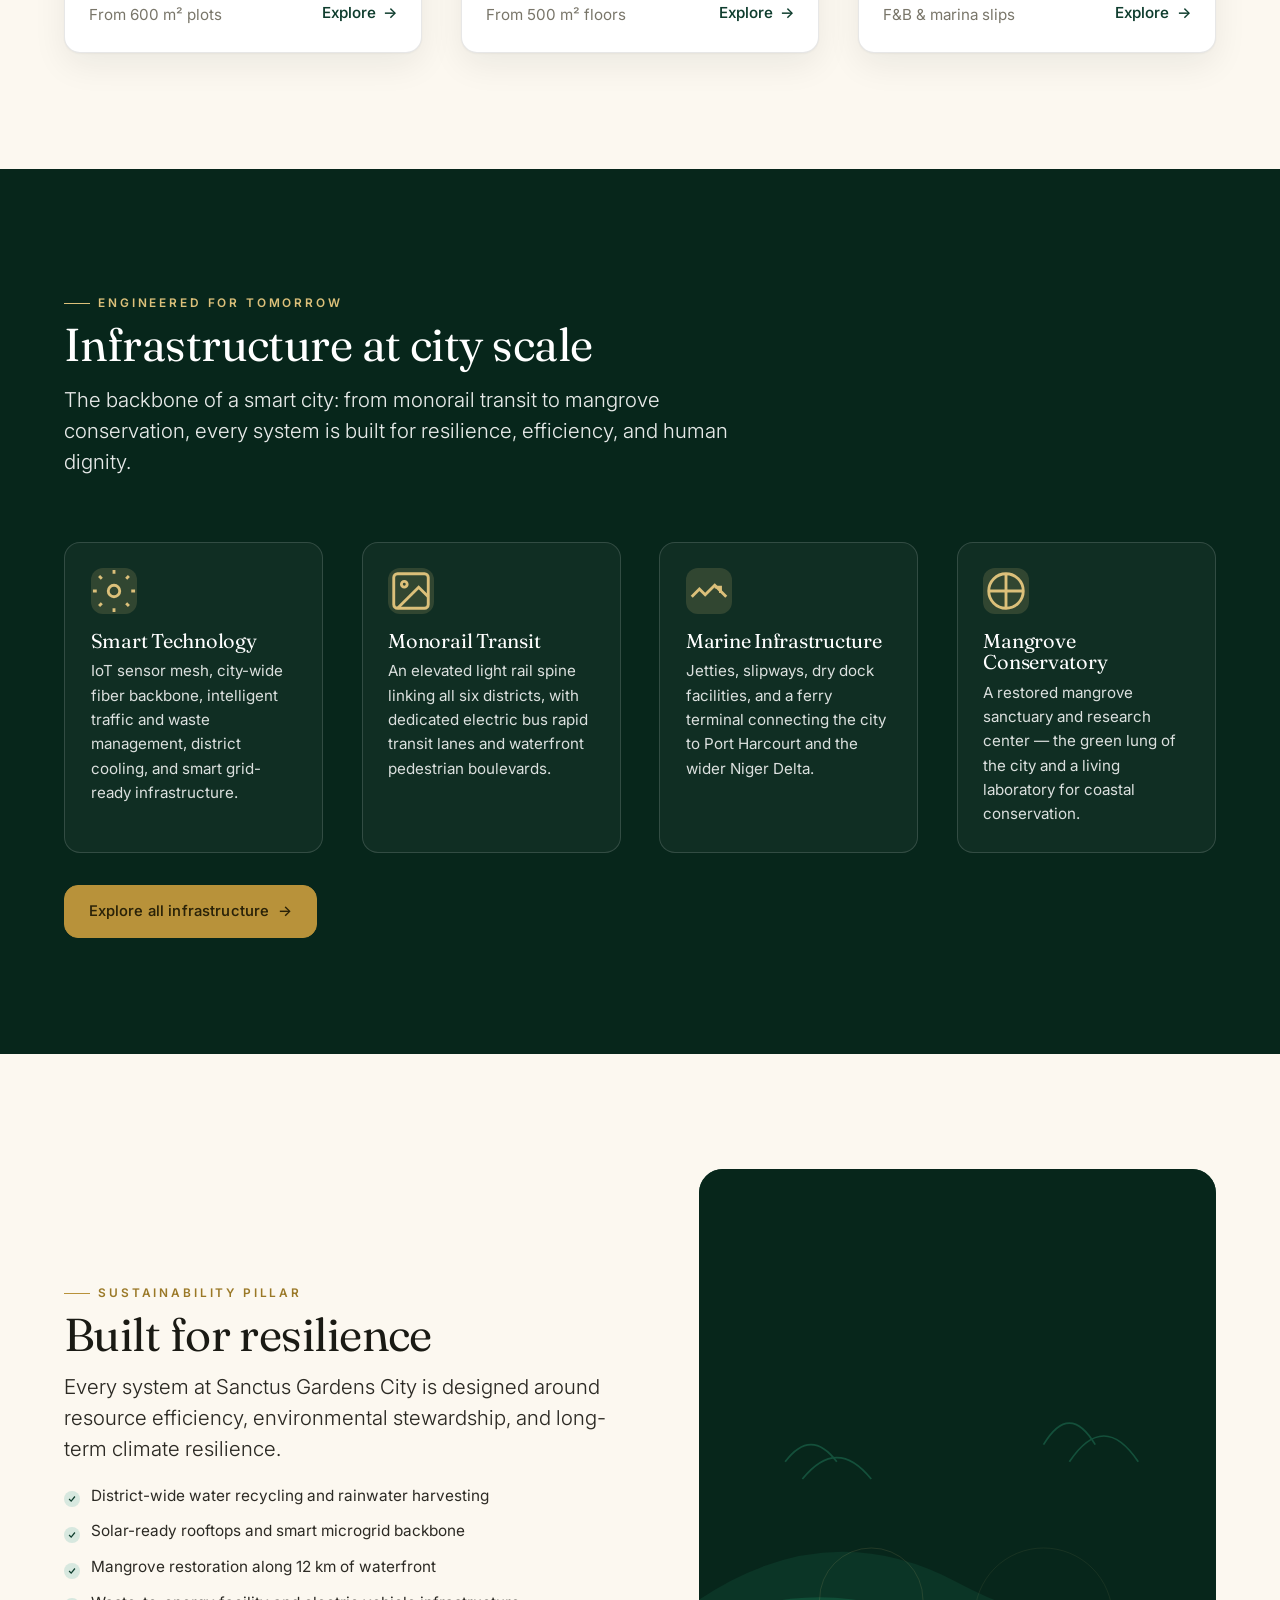
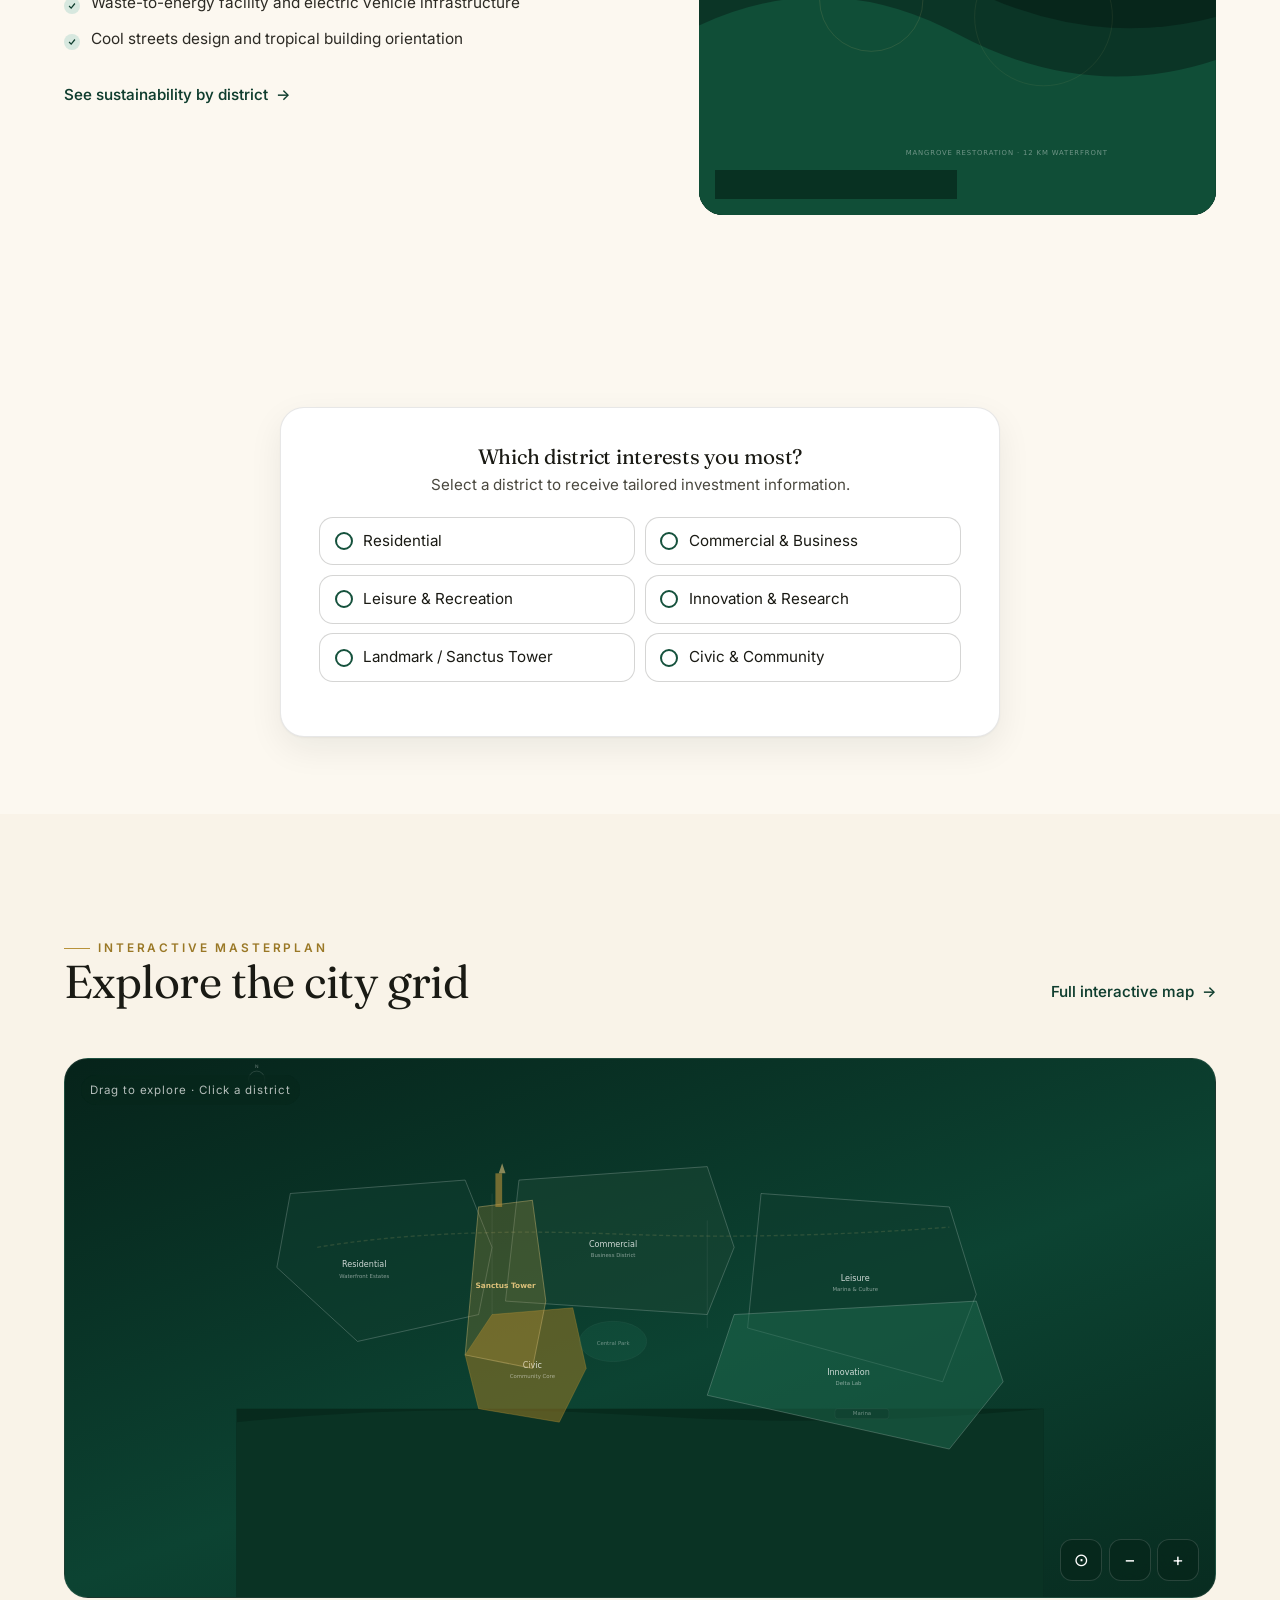
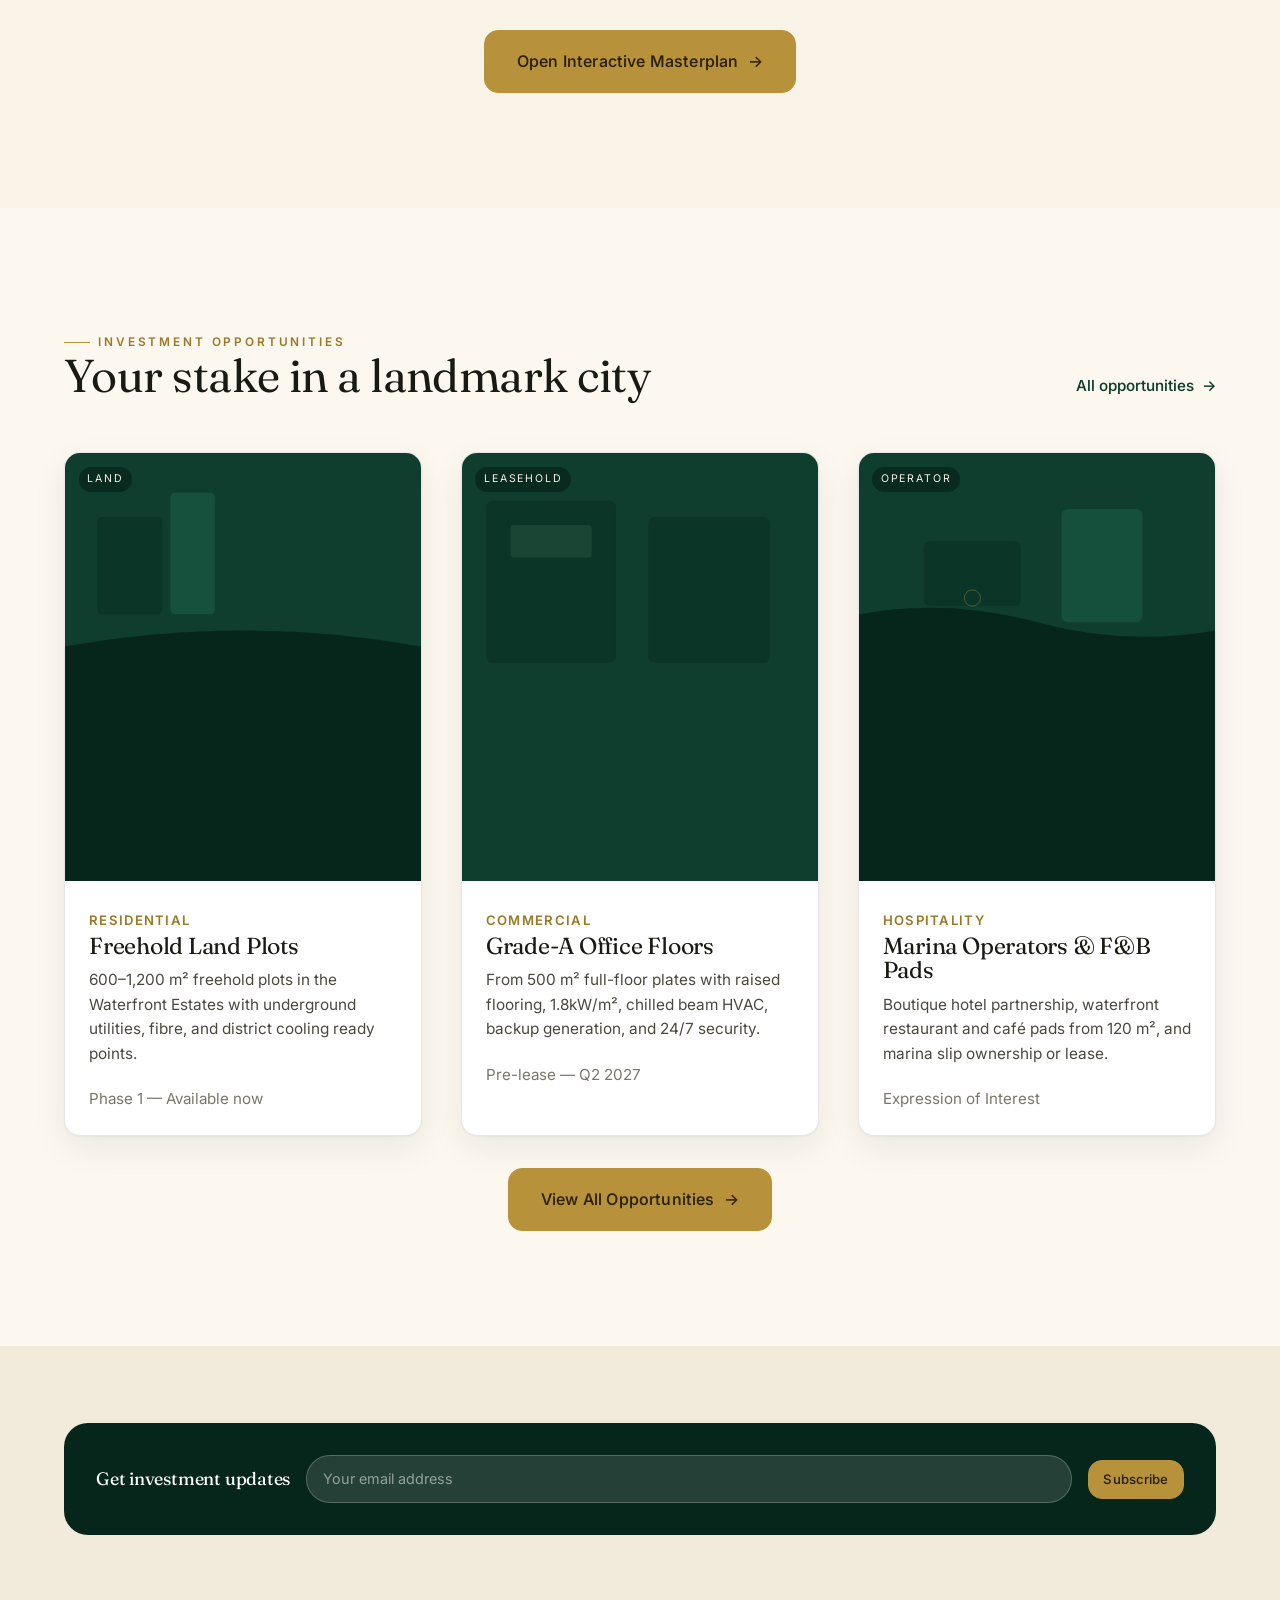
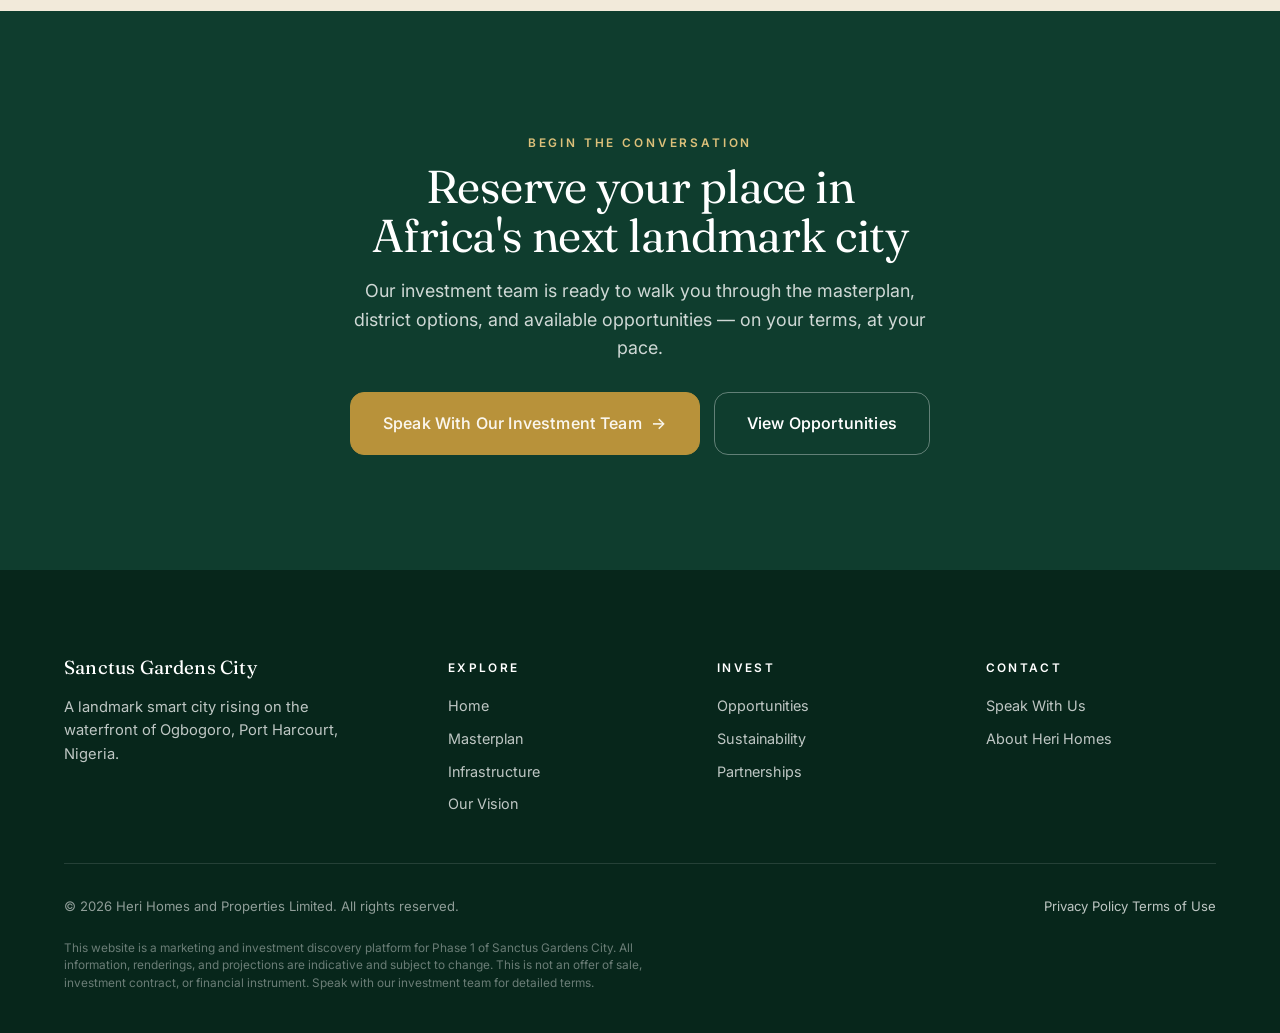
==== commit 8f6884f5: "Replace invented figures with honest commitment language across infrastructure & sustainability page" ====
--- a/index.html
+++ b/index.html
@@ -73,10 +73,10 @@
   <div class="hero__scrim" style="background:linear-gradient(180deg, rgba(7,38,27,0.48) 0%, rgba(7,38,27,0.08) 28%, rgba(7,38,27,0.35) 65%, rgba(7,38,27,0.92) 100%)"></div>
   <div class="hero__inner">
     <div class="container">
-      <div class="hero__eyebrow eyebrow" style="transition-delay:0.3s">Sanctus Gardens City</div>
-      <h1 class="hero__title" style="transition-delay:0.5s">Africa's Next<br><em>Waterfront Landmark</em></h1>
-      <p class="hero__sub" style="transition-delay:0.7s">A visionary smart city rising on the waterfront of Ogbogoro, Port Harcourt — engineered for sustainability, built for investment, designed for generations.</p>
-      <div class="hero__cta-row" style="transition-delay:0.9s">
+      <div class="hero__eyebrow eyebrow">Sanctus Gardens City</div>
+      <h1 class="hero__title">Africa's Next<br><em>Waterfront Landmark</em></h1>
+      <p class="hero__sub">A visionary smart city rising on the waterfront of Ogbogoro, Port Harcourt — engineered for sustainability, built for investment, designed for generations.</p>
+      <div class="hero__cta-row">
         <a href="masterplan.html" class="btn btn--gold-on-dark btn--lg" data-track="hero-explore-masterplan">Explore the Masterplan <span class="btn-arrow">→</span></a>
         <a href="contact.html" class="btn btn--on-dark btn--lg" data-track="hero-speak-with-us">Speak With Our Investment Team</a>
       </div>
@@ -149,7 +149,7 @@
       <div class="stat">
         <div class="stat__num">6<span class="unit">districts</span></div>
         <div class="stat__label">Functional Zones</div>
-        <div class="stat__desc">Residential, commercial, leisure, innovation, landmark</div>
+        <div class="stat__desc">Residential, commercial, leisure, innovation, landmark, civic</div>
       </div>
       <div class="stat">
         <div class="stat__num">325<span class="unit">m+</span></div>
@@ -369,7 +369,12 @@
               <text x="910" y="470" fill="#fff" font-size="12" font-family="system-ui" font-weight="500" text-anchor="middle" opacity="0.8">Innovation</text>
               <text x="910" y="485" fill="rgba(255,255,255,0.5)" font-size="8" font-family="system-ui" text-anchor="middle">Delta Lab</text>
             </g>
-            <!-- civic district needs an SVG polygon added here — deferred, requires manual SVG work -->
+            <!-- Civic & Community -->
+            <g class="district" data-district="civic" data-name="Civic &amp; Community District" data-tag="Civic Core" style="cursor:pointer">
+              <path d="M380 380 L500 370 L520 460 L480 540 L360 520 L340 440Z" fill="rgba(154,120,38,0.55)" stroke="rgba(184,146,58,0.4)" stroke-width="1.2"/>
+              <text x="440" y="460" fill="#fff" font-size="12" font-family="system-ui" font-weight="500" text-anchor="middle" opacity="0.8">Civic</text>
+              <text x="440" y="475" fill="rgba(255,255,255,0.5)" font-size="8" font-family="system-ui" text-anchor="middle">Community Core</text>
+            </g>
             <g class="district" data-district="landmark" data-name="Landmark District" data-tag="Sanctus Tower" style="cursor:pointer">
               <path d="M360 220 L440 210 L460 360 L440 460 L340 440Z" fill="rgba(184,146,58,0.25)" stroke="rgba(220,192,122,0.4)" stroke-width="1.5"/>
               <rect x="385" y="170" width="10" height="50" fill="#B8923A" opacity="0.6"/>
--- a/assets/css/style.css
+++ b/assets/css/style.css
@@ -298,6 +298,15 @@
 .hero__scroll i { display: block; width: 1px; height: 46px; background: rgba(255,255,255,0.4); position: relative; overflow: hidden; }
 .hero__scroll i::after { content: ""; position: absolute; inset: 0 0 60% 0; background: var(--gold-300); animation: scrollline 2.4s var(--ease) infinite; }
 @keyframes scrollline { 0% { transform: translateY(-100%); } 60%,100% { transform: translateY(220%); } }
+
+/* Hero entrance stagger */
+.hero__eyebrow, .hero__title, .hero__sub, .hero__cta-row { opacity: 0; animation: heroFadeUp 0.9s var(--ease) forwards; }
+.hero__eyebrow { animation-delay: 0.2s; }
+.hero__title { animation-delay: 0.4s; }
+.hero__sub { animation-delay: 0.65s; }
+.hero__cta-row { animation-delay: 0.9s; }
+@keyframes heroFadeUp { from { opacity: 0; transform: translateY(22px); } to { opacity: 1; transform: translateY(0); } }
+@media (prefers-reduced-motion: reduce) { .hero__eyebrow, .hero__title, .hero__sub, .hero__cta-row { animation: none; opacity: 1; } }
 
 /* ---------- Stats ---------- */
 .stats { display: grid; grid-template-columns: repeat(3, 1fr); gap: clamp(20px, 3vw, 48px); }
@@ -421,7 +430,7 @@
 .panorama__scene svg { height: 100%; width: 100%; flex: 0 0 100%; }
 .panorama__hint { position: absolute; top: 1rem; left: 1rem; z-index: 3; font-size: 0.7rem; letter-spacing: 0.12em; text-transform: uppercase; color: rgba(255,255,255,0.78); background: rgba(7,38,27,0.45); padding: 0.45em 0.8em; border-radius: 999px; border: 1px solid rgba(255,255,255,0.14); backdrop-filter: blur(6px); }
 .panorama__progress { position: absolute; left: 1rem; right: 1rem; bottom: 0.5rem; height: 2px; background: rgba(255,255,255,0.2); z-index: 3; }
-.panorama__progress i { display: block; height: 100%; background: var(--gold-400); width: 50%; transition: width 0.1s linear; }
+.panorama__progress i { display: block; height: 100%; background: var(--gold-400); transform: scaleX(0.5); transform-origin: left center; transition: transform 0.1s linear; }
 
 /* ---------- Modal ---------- */
 .modal { position: fixed; inset: 0; z-index: 240; display: flex; align-items: center; justify-content: center; padding: var(--gutter); opacity: 0; pointer-events: none; transition: opacity 0.3s var(--ease); }
@@ -548,12 +557,29 @@
 .pagehero--light .crumbs, .pagehero--light .crumbs a { color: var(--muted); }
 .pagehero--light .crumbs a:hover { color: var(--ink); }
 
+/* District-specific pagehero accents */
+#district-hero[data-district="commercial"] .pagehero__bg svg rect:first-child { fill: #0A3324; }
+#district-hero[data-district="leisure"] .pagehero__bg svg rect:first-child { fill: #072B24; }
+#district-hero[data-district="innovation"] .pagehero__bg svg rect:first-child { fill: #0C3A28; }
+#district-hero[data-district="civic"] .pagehero__bg svg rect:first-child { fill: #1A3828; }
+#district-hero[data-district="landmark"] .pagehero__bg svg rect:first-child { fill: #1E3024; }
+
 /* Opp bar */
 .opp-bar { display: grid; grid-template-columns: repeat(4, 1fr); border: 1px solid var(--line); border-radius: var(--r-lg); overflow: hidden; background: var(--surface); }
 .opp-bar__cell { padding: 1.2rem 1.4rem; border-right: 1px solid var(--line); }
 .opp-bar__cell:last-child { border-right: 0; }
 .opp-bar__cell span { font-size: 0.68rem; letter-spacing: 0.16em; text-transform: uppercase; color: var(--muted); }
 .opp-bar__cell strong { display: block; font-family: var(--font-display); font-size: 1.25rem; font-weight: 420; margin-top: 0.2rem; }
+
+/* Deal strip (investment page) */
+.deal-strip { display: grid; grid-template-columns: repeat(3, 1fr); gap: 0; border-radius: var(--r-lg); overflow: hidden; background: var(--green-800); margin-top: -2.5rem; position: relative; z-index: 3; box-shadow: var(--shadow-lg); }
+.deal-strip__cell { padding: 1.6rem 1.8rem; border-right: 1px solid rgba(255,255,255,0.12); text-align: center; }
+.deal-strip__cell:last-child { border-right: 0; }
+.deal-strip__cell .num { font-family: var(--font-display); font-size: 2.2rem; font-weight: 340; color: #fff; letter-spacing: -0.02em; line-height: 1; }
+.deal-strip__cell .num .unit { font-size: 0.45em; color: var(--gold-300); margin-left: 0.1em; }
+.deal-strip__cell .label { font-size: 0.72rem; letter-spacing: 0.16em; text-transform: uppercase; color: rgba(255,255,255,0.7); margin-top: 0.4rem; font-weight: 500; }
+.deal-strip__cell .desc { font-size: 0.82rem; color: rgba(255,255,255,0.55); margin-top: 0.2rem; }
+@media (max-width: 720px) { .deal-strip { grid-template-columns: 1fr; margin-top: -1.2rem; } .deal-strip__cell { border-right: 0; border-bottom: 1px solid rgba(255,255,255,0.12); padding: 1.2rem 1.4rem; } .deal-strip__cell:last-child { border-bottom: 0; } }
 
 /* Timeline */
 .timeline { display: grid; gap: 0; position: relative; }
